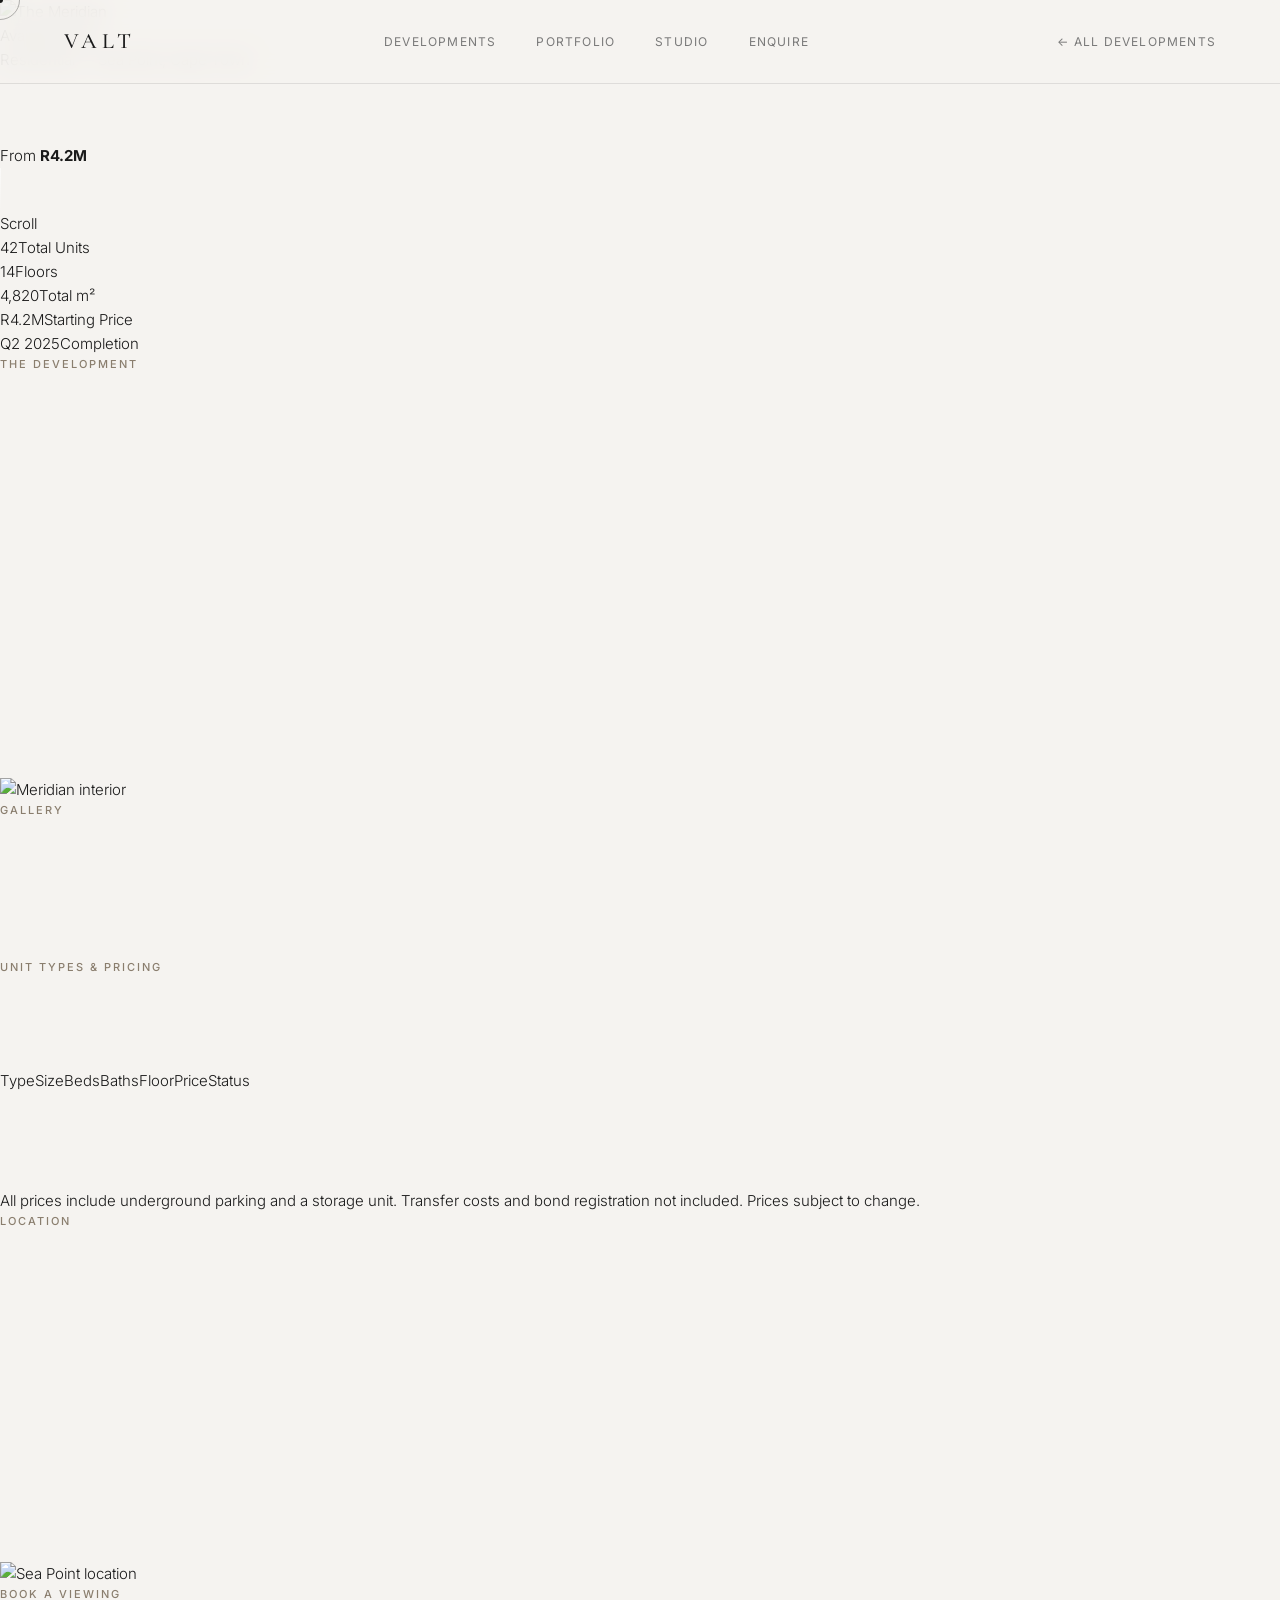
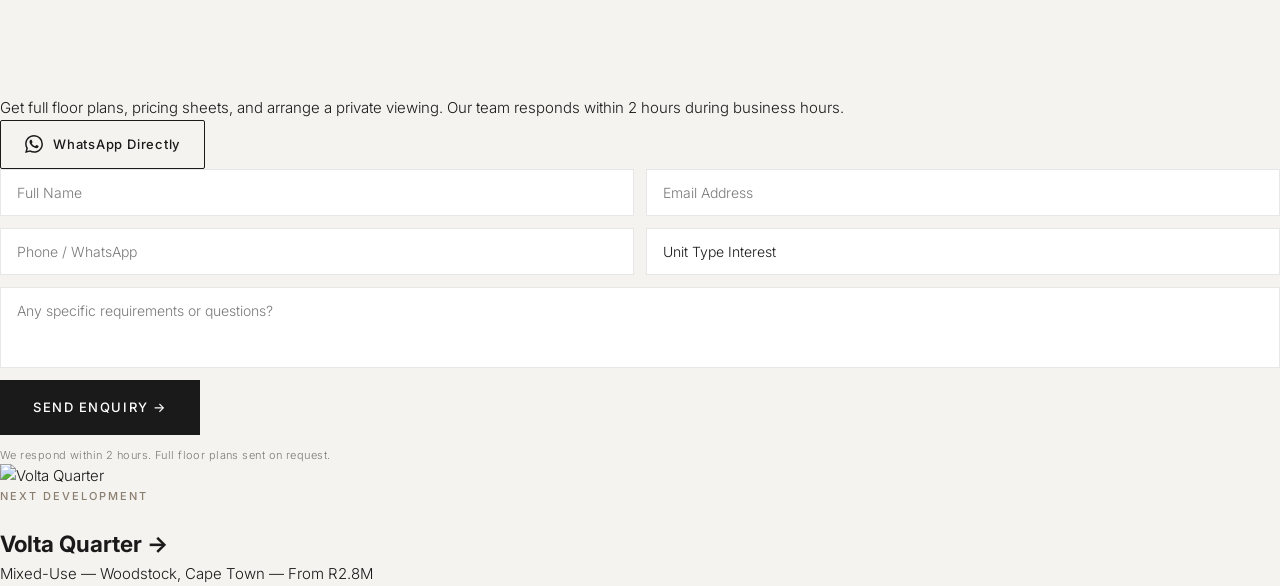
==== meridian.html @ faecf3a4 "Add files via upload" ====
<!DOCTYPE html>
<html lang="en">
<head>
<meta charset="UTF-8">
<meta name="viewport" content="width=device-width, initial-scale=1.0">
<title>The Meridian — VALT Property Studio</title>
<meta name="description" content="42 luxury residences in Sea Point, Cape Town. 1–4 bedroom apartments from R4.2M. Completion Q2 2025.">
<link rel="preconnect" href="https://fonts.googleapis.com">
<link rel="preconnect" href="https://fonts.gstatic.com" crossorigin>
<link href="https://fonts.googleapis.com/css2?family=Cormorant+Garamond:ital,wght@0,300;0,400;0,500;0,600;1,400&family=Inter:wght@300;400;500&display=swap" rel="stylesheet">
<link rel="stylesheet" href="styles.css">
<link rel="stylesheet" href="property.css">
</head>
<body>
<div class="cursor" id="cursor"></div>
<div class="cursor-ring" id="cursorRing"><span id="cursorLabel"></span></div>

<header class="nav" id="nav">
  <div class="nav-inner">
    <a href="index.html" class="nav-logo">VALT</a>
    <nav class="nav-links">
      <a href="index.html#developments" data-cursor>Developments</a>
      <a href="index.html#gallery" data-cursor>Portfolio</a>
      <a href="index.html#about" data-cursor>Studio</a>
      <a href="#enquire" data-cursor>Enquire</a>
    </nav>
    <a href="index.html" class="cs-back" data-cursor>← All Developments</a>
  </div>
</header>

<main>

  <!-- PROPERTY HERO -->
  <section class="ph-hero">
    <div class="ph-hero-img parallax-img">
      <img src="https://images.unsplash.com/photo-1600585154526-acbbde5b3c2e?w=1800&q=85&fit=crop" alt="The Meridian">
    </div>
    <div class="ph-hero-overlay"></div>
    <div class="ph-hero-content">
      <div class="ph-badge ph-badge--active">Available Now</div>
      <span class="ph-tag">Residential — Sea Point, Cape Town</span>
      <h1 class="ph-title"><span class="line"><span class="word">The</span></span><span class="line"><span class="word">Meridian</span></span></h1>
      <div class="ph-hero-price">From <strong>R4.2M</strong></div>
    </div>
    <div class="ph-hero-scroll"><div class="hsline"></div><span>Scroll</span></div>
  </section>

  <!-- KEY STATS BAR -->
  <div class="ph-stats-bar">
    <div class="ph-stat"><span class="ph-stat-num">42</span><span class="ph-stat-label">Total Units</span></div>
    <div class="ph-stat"><span class="ph-stat-num">14</span><span class="ph-stat-label">Floors</span></div>
    <div class="ph-stat"><span class="ph-stat-num">4,820</span><span class="ph-stat-label">Total m²</span></div>
    <div class="ph-stat"><span class="ph-stat-num">R4.2M</span><span class="ph-stat-label">Starting Price</span></div>
    <div class="ph-stat"><span class="ph-stat-num">Q2 2025</span><span class="ph-stat-label">Completion</span></div>
  </div>

  <!-- OVERVIEW -->
  <section class="ph-overview">
    <div class="ph-overview-inner">
      <div class="ph-overview-text">
        <span class="section-label">THE DEVELOPMENT</span>
        <h2 class="ph-section-title"><span class="line"><span class="word">Elevated living</span></span><span class="line"><span class="word">above Sea Point.</span></span></h2>
        <p class="ph-body fade-up">The Meridian is a collection of 42 luxury residences positioned on one of Sea Point's most coveted ridgelines, with uninterrupted Atlantic Ocean views from every unit. Designed in collaboration with acclaimed Cape Town architecture firm Studio Morales, the building prioritises natural light, ocean breezes, and the seamless connection between interior and exterior living.</p>
        <p class="ph-body fade-up">Every residence is finished to VALT's signature standard — engineered oak flooring, bespoke Italian kitchen cabinetry, stone countertops, and floor-to-ceiling triple-glazed windows that frame the ocean like a living artwork. Underground parking and 24-hour concierge are included across all unit types.</p>
        <div class="ph-highlights fade-up">
          <div class="ph-highlight"><span>✓</span> Atlantic Ocean views from every unit</div>
          <div class="ph-highlight"><span>✓</span> Triple-glazed floor-to-ceiling glass</div>
          <div class="ph-highlight"><span>✓</span> Italian kitchen cabinetry throughout</div>
          <div class="ph-highlight"><span>✓</span> Engineered oak flooring</div>
          <div class="ph-highlight"><span>✓</span> Underground parking included</div>
          <div class="ph-highlight"><span>✓</span> 24-hour concierge service</div>
          <div class="ph-highlight"><span>✓</span> Rooftop pool & gym</div>
          <div class="ph-highlight"><span>✓</span> Pet-friendly building</div>
        </div>
      </div>
      <div class="ph-overview-img">
        <div class="img-reveal"><img src="https://images.unsplash.com/photo-1600607687939-ce8a6c25118c?w=700&q=80&fit=crop" alt="Meridian interior" loading="lazy"></div>
      </div>
    </div>
  </section>

  <!-- PHOTO GALLERY -->
  <section class="ph-gallery">
    <span class="section-label">GALLERY</span>
    <div class="ph-gallery-grid">
      <div class="ph-gimg ph-gimg--wide fade-up"><img src="https://images.unsplash.com/photo-1600585154526-acbbde5b3c2e?w=1400&q=80&fit=crop" alt="Exterior" loading="lazy"></div>
      <div class="ph-gimg fade-up"><img src="https://images.unsplash.com/photo-1600607687939-ce8a6c25118c?w=800&q=80&fit=crop" alt="Living area" loading="lazy"></div>
      <div class="ph-gimg fade-up"><img src="https://images.unsplash.com/photo-1512917774080-9991f1c4c750?w=800&q=80&fit=crop" alt="Exterior evening" loading="lazy"></div>
      <div class="ph-gimg fade-up"><img src="https://images.unsplash.com/photo-1600047509807-ba8f99d2cdde?w=800&q=80&fit=crop" alt="View from unit" loading="lazy"></div>
      <div class="ph-gimg fade-up"><img src="https://images.unsplash.com/photo-1564013799919-ab600027ffc6?w=800&q=80&fit=crop" alt="Pool terrace" loading="lazy"></div>
    </div>
  </section>

  <!-- UNIT TYPES & PRICING -->
  <section class="ph-units" id="pricing">
    <div class="ph-units-inner">
      <span class="section-label">UNIT TYPES & PRICING</span>
      <h2 class="ph-section-title"><span class="line"><span class="word">Find your</span></span><span class="line"><span class="word">ideal residence.</span></span></h2>
      <div class="unit-table">
        <div class="unit-row unit-row--head">
          <span>Type</span><span>Size</span><span>Beds</span><span>Baths</span><span>Floor</span><span>Price</span><span>Status</span>
        </div>
        <div class="unit-row fade-up">
          <span class="unit-type">Type A</span>
          <span>68 m²</span><span>1 Bed</span><span>1</span><span>2–6</span>
          <span class="unit-price">R4.2M</span>
          <span class="unit-status unit-status--available">Available</span>
        </div>
        <div class="unit-row fade-up">
          <span class="unit-type">Type B</span>
          <span>95 m²</span><span>2 Bed</span><span>2</span><span>2–12</span>
          <span class="unit-price">R6.1M</span>
          <span class="unit-status unit-status--available">Available</span>
        </div>
        <div class="unit-row fade-up">
          <span class="unit-type">Type C</span>
          <span>130 m²</span><span>3 Bed</span><span>2</span><span>8–14</span>
          <span class="unit-price">R8.8M</span>
          <span class="unit-status unit-status--limited">2 Left</span>
        </div>
        <div class="unit-row fade-up">
          <span class="unit-type">Type D — Penthouse</span>
          <span>210 m²</span><span>4 Bed</span><span>3</span><span>14</span>
          <span class="unit-price">R14.5M</span>
          <span class="unit-status unit-status--sold">Sold</span>
        </div>
      </div>
      <p class="unit-note">All prices include underground parking and a storage unit. Transfer costs and bond registration not included. Prices subject to change.</p>
    </div>
  </section>

  <!-- LOCATION -->
  <section class="ph-location">
    <div class="ph-location-inner">
      <div class="ph-location-text">
        <span class="section-label">LOCATION</span>
        <h2 class="ph-section-title"><span class="line"><span class="word">Sea Point,</span></span><span class="line"><span class="word">Cape Town.</span></span></h2>
        <p class="ph-body fade-up">Sea Point sits at the foot of Signal Hill, fronting the Atlantic Seaboard with one of Cape Town's most sought-after promenades. The neighbourhood combines urban energy with coastal calm — world-class restaurants, coffee shops, and the iconic Sea Point Pool are all within walking distance.</p>
        <div class="location-facts fade-up">
          <div class="loc-fact"><span class="loc-icon">🚶</span><div><strong>8 min walk</strong><span>Sea Point Promenade</span></div></div>
          <div class="loc-fact"><span class="loc-icon">🚗</span><div><strong>12 min drive</strong><span>Cape Town CBD</span></div></div>
          <div class="loc-fact"><span class="loc-icon">🌊</span><div><strong>3 min drive</strong><span>Clifton Beaches</span></div></div>
          <div class="loc-fact"><span class="loc-icon">✈️</span><div><strong>25 min drive</strong><span>Cape Town International</span></div></div>
        </div>
      </div>
      <div class="ph-location-img">
        <div class="img-reveal"><img src="https://images.unsplash.com/photo-1600566752355-35792bedcfea?w=700&q=80&fit=crop" alt="Sea Point location" loading="lazy"></div>
      </div>
    </div>
  </section>

  <!-- ENQUIRE FORM -->
  <section class="ph-enquire" id="enquire">
    <div class="ph-enquire-inner">
      <div class="ph-enquire-text">
        <span class="section-label">BOOK A VIEWING</span>
        <h2 class="ph-section-title"><span class="line"><span class="word">Speak to</span></span><span class="line"><span class="word">our team.</span></span></h2>
        <p class="ph-body">Get full floor plans, pricing sheets, and arrange a private viewing. Our team responds within 2 hours during business hours.</p>
        <a href="https://wa.me/27000000000?text=Hi%20VALT%2C%20I'm%20interested%20in%20The%20Meridian" class="whatsapp-btn whatsapp-btn--dark" target="_blank" rel="noopener" data-cursor>
          <svg width="18" height="18" viewBox="0 0 24 24" fill="currentColor"><path d="M17.472 14.382c-.297-.149-1.758-.867-2.03-.967-.273-.099-.471-.148-.67.15-.197.297-.767.966-.94 1.164-.173.199-.347.223-.644.075-.297-.15-1.255-.463-2.39-1.475-.883-.788-1.48-1.761-1.653-2.059-.173-.297-.018-.458.13-.606.134-.133.298-.347.446-.52.149-.174.198-.298.298-.497.099-.198.05-.371-.025-.52-.075-.149-.669-1.612-.916-2.207-.242-.579-.487-.5-.669-.51-.173-.008-.371-.01-.57-.01-.198 0-.52.074-.792.372-.272.297-1.04 1.016-1.04 2.479 0 1.462 1.065 2.875 1.213 3.074.149.198 2.096 3.2 5.077 4.487.709.306 1.262.489 1.694.625.712.227 1.36.195 1.871.118.571-.085 1.758-.719 2.006-1.413.248-.694.248-1.289.173-1.413-.074-.124-.272-.198-.57-.347m-5.421 7.403h-.004a9.87 9.87 0 01-5.031-1.378l-.361-.214-3.741.982.998-3.648-.235-.374a9.86 9.86 0 01-1.51-5.26c.001-5.45 4.436-9.884 9.888-9.884 2.64 0 5.122 1.03 6.988 2.898a9.825 9.825 0 012.893 6.994c-.003 5.45-4.437 9.884-9.885 9.884m8.413-18.297A11.815 11.815 0 0012.05 0C5.495 0 .16 5.335.157 11.892c0 2.096.547 4.142 1.588 5.945L.057 24l6.305-1.654a11.882 11.882 0 005.683 1.448h.005c6.554 0 11.89-5.335 11.893-11.893a11.821 11.821 0 00-3.48-8.413z"/></svg>
          WhatsApp Directly
        </a>
      </div>
      <form class="prop-enquire-form" id="propEnquireForm">
        <div class="form-row">
          <input type="text" name="name" placeholder="Full Name" required>
          <input type="email" name="email" placeholder="Email Address" required>
        </div>
        <div class="form-row">
          <input type="tel" name="phone" placeholder="Phone / WhatsApp" required>
          <select name="unit_type">
            <option value="">Unit Type Interest</option>
            <option>Type A — 1 Bed from R4.2M</option>
            <option>Type B — 2 Bed from R6.1M</option>
            <option>Type C — 3 Bed from R8.8M</option>
            <option>General Enquiry</option>
          </select>
        </div>
        <textarea name="message" placeholder="Any specific requirements or questions?" rows="3"></textarea>
        <button type="submit" class="form-submit" data-cursor>Send Enquiry →</button>
        <p class="form-note">We respond within 2 hours. Full floor plans sent on request.</p>
      </form>
    </div>
  </section>

  <!-- NEXT DEVELOPMENT -->
  <a href="volta.html" class="ph-next" data-cursor-label="NEXT">
    <div class="ph-next-img"><img src="https://images.unsplash.com/photo-1512917774080-9991f1c4c750?w=1400&q=80&fit=crop" alt="Volta Quarter" loading="lazy"></div>
    <div class="ph-next-overlay"></div>
    <div class="ph-next-content">
      <span class="section-label">NEXT DEVELOPMENT</span>
      <h2 class="ph-next-title">Volta Quarter →</h2>
      <p>Mixed-Use — Woodstock, Cape Town — From R2.8M</p>
    </div>
  </a>

</main>

<script src="https://cdnjs.cloudflare.com/ajax/libs/gsap/3.12.5/gsap.min.js"></script>
<script src="https://cdnjs.cloudflare.com/ajax/libs/gsap/3.12.5/ScrollTrigger.min.js"></script>
<script src="script.js"></script>
</body>
</html>
---- styles.css ----
/* ============================================
   VALT PROPERTY — DESIGN TOKENS
   ============================================ */
:root {
  --bg: #F5F3F0;
  --white: #FFFFFF;
  --dark: #1A1A1A;
  --mid: #4A4A4A;
  --warm: #8A7E6E;
  --border: rgba(26, 26, 26, 0.1);
  --text-dim: #7A7A7A;

  --font-display: 'Cormorant Garamond', serif;
  --font-body: 'Inter', sans-serif;
  --ease: cubic-bezier(0.22, 1, 0.36, 1);
}

/* ============================================
   RESET
   ============================================ */
*, *::before, *::after { box-sizing: border-box; margin: 0; padding: 0; }
html { scroll-behavior: smooth; }
body { background: var(--bg); color: var(--dark); font-family: var(--font-body); font-size: 15px; font-weight: 300; line-height: 1.6; -webkit-font-smoothing: antialiased; overflow-x: hidden; }
a { color: inherit; text-decoration: none; }
img { max-width: 100%; display: block; }
button { font: inherit; cursor: pointer; background: none; border: none; color: inherit; }

/* ============================================
   CUSTOM CURSOR
   ============================================ */
.cursor { position: fixed; top: 0; left: 0; z-index: 9999; width: 6px; height: 6px; border-radius: 50%; background: var(--dark); pointer-events: none; transform: translate(-50%, -50%); }
.cursor-ring {
  position: fixed; top: 0; left: 0; z-index: 9998;
  width: 40px; height: 40px; border-radius: 50%;
  border: 1px solid rgba(26,26,26,0.3);
  pointer-events: none; transform: translate(-50%, -50%);
  display: flex; align-items: center; justify-content: center;
  transition: width 0.3s var(--ease), height 0.3s var(--ease), background 0.3s, border-color 0.3s;
}
.cursor-ring span { font-family: var(--font-body); font-size: 9px; font-weight: 500; letter-spacing: 0.1em; text-transform: uppercase; color: var(--white); opacity: 0; transition: opacity 0.2s; white-space: nowrap; }
.cursor-ring.is-label { width: 88px; height: 88px; background: var(--dark); border-color: var(--dark); }
.cursor-ring.is-label span { opacity: 1; }
.cursor-ring.is-hover { width: 56px; height: 56px; border-color: var(--dark); }
body.has-cursor, body.has-cursor a, body.has-cursor button { cursor: none; }
@media (hover: none), (pointer: coarse) { .cursor, .cursor-ring { display: none; } }

/* ============================================
   GLOBAL
   ============================================ */
.section-label { font-family: var(--font-body); font-weight: 500; font-size: 11px; letter-spacing: 0.18em; text-transform: uppercase; color: var(--warm); display: block; margin-bottom: 20px; }
.section-title { font-family: var(--font-display); font-weight: 400; font-size: clamp(36px, 5vw, 60px); line-height: 1.1; letter-spacing: 0.01em; }
.line { display: block; overflow: hidden; }
.word { display: inline-block; transform: translateY(110%); will-change: transform; }
.fade-up { opacity: 0; transform: translateY(28px); will-change: transform, opacity; }

/* ============================================
   NAVIGATION
   ============================================ */
.nav { position: fixed; top: 0; left: 0; right: 0; z-index: 200; padding: 24px 64px; display: flex; align-items: center; background: rgba(245,243,240,0.88); backdrop-filter: blur(12px); border-bottom: 1px solid var(--border); }
.nav-inner { width: 100%; display: flex; align-items: center; justify-content: space-between; }
.nav-logo { font-family: var(--font-display); font-weight: 500; font-size: 22px; letter-spacing: 0.2em; color: var(--dark); }
.nav-links { display: flex; gap: 40px; }
.nav-links a { font-size: 12px; font-weight: 400; letter-spacing: 0.1em; text-transform: uppercase; color: var(--text-dim); transition: color 0.25s; }
.nav-links a:hover { color: var(--dark); }
.nav-cta { font-size: 12px; font-weight: 500; letter-spacing: 0.1em; text-transform: uppercase; padding: 10px 24px; border: 1px solid var(--dark); color: var(--dark); transition: background 0.25s, color 0.25s; }
.nav-cta:hover { background: var(--dark); color: var(--white); }

/* ============================================
   HERO CAROUSEL
   ============================================ */
.hero { position: relative; height: 100vh; overflow: hidden; }
.hero-slides { position: relative; width: 100%; height: 100%; }
.hero-slide { position: absolute; inset: 0; opacity: 0; transition: opacity 0.8s var(--ease); pointer-events: none; }
.hero-slide.is-active { opacity: 1; pointer-events: all; }

.slide-img { position: absolute; inset: 0; }
.slide-img img { width: 100%; height: 100%; object-fit: cover; transform: scale(1.05); transition: transform 6s ease-out; }
.hero-slide.is-active .slide-img img { transform: scale(1.0); }
.slide-overlay { position: absolute; inset: 0; background: linear-gradient(180deg, rgba(26,26,26,0.15) 0%, rgba(26,26,26,0.55) 100%); }

.slide-content { position: absolute; bottom: 100px; left: 64px; z-index: 1; }
.slide-tag { font-family: var(--font-body); font-size: 12px; font-weight: 400; letter-spacing: 0.15em; text-transform: uppercase; color: rgba(255,255,255,0.7); display: block; margin-bottom: 12px; }
.slide-title { font-family: var(--font-display); font-weight: 400; font-size: clamp(48px, 7vw, 96px); line-height: 1.0; color: var(--white); margin-bottom: 28px; }
.slide-cta { display: inline-flex; padding: 12px 28px; font-size: 12px; font-weight: 500; letter-spacing: 0.1em; text-transform: uppercase; background: var(--white); color: var(--dark); transition: background 0.25s, color 0.25s; }
.slide-cta:hover { background: transparent; color: var(--white); border: 1px solid var(--white); }
.slide-num { position: absolute; bottom: 108px; right: 64px; font-family: var(--font-body); font-size: 12px; letter-spacing: 0.1em; color: rgba(255,255,255,0.5); }

.hero-controls { position: absolute; bottom: 40px; left: 50%; transform: translateX(-50%); z-index: 2; display: flex; align-items: center; gap: 20px; }
.hero-btn { width: 40px; height: 40px; border-radius: 50%; border: 1px solid rgba(255,255,255,0.4); color: var(--white); font-size: 16px; transition: background 0.25s; display: flex; align-items: center; justify-content: center; }
.hero-btn:hover { background: rgba(255,255,255,0.15); }
.hero-dots { display: flex; gap: 8px; }
.dot { width: 6px; height: 6px; border-radius: 50%; background: rgba(255,255,255,0.35); transition: background 0.3s, width 0.3s; }
.dot.is-active { background: var(--white); width: 20px; border-radius: 3px; }

/* ============================================
   INTRO
   ============================================ */
.intro { padding: 120px 64px; border-bottom: 1px solid var(--border); }
.intro-inner { max-width: 1300px; margin: 0 auto; display: grid; grid-template-columns: 1fr 1fr; gap: 80px; align-items: end; }
.intro-title { font-family: var(--font-display); font-weight: 400; font-size: clamp(40px, 5.5vw, 72px); line-height: 1.05; letter-spacing: 0.01em; }
.intro-body { font-size: 16px; line-height: 1.8; color: var(--mid); margin-bottom: 48px; max-width: 480px; }
.intro-stats { display: flex; gap: 48px; padding-top: 32px; border-top: 1px solid var(--border); }
.stat-num { font-family: var(--font-display); font-size: 40px; font-weight: 400; display: inline; line-height: 1; }
.stat-unit { font-size: 14px; color: var(--warm); margin-left: 2px; }
.stat-label { display: block; font-size: 12px; letter-spacing: 0.08em; text-transform: uppercase; color: var(--text-dim); margin-top: 4px; }

/* ============================================
   DEVELOPMENT TYPES
   ============================================ */
.types { padding: 80px 64px; border-bottom: 1px solid var(--border); }
.types-header { max-width: 1300px; margin: 0 auto 48px; }
.types-grid { max-width: 1300px; margin: 0 auto; display: grid; grid-template-columns: repeat(3, 1fr); gap: 24px; }
.type-card { overflow: hidden; cursor: none; }
.type-img { overflow: hidden; aspect-ratio: 3/4; }
.type-img img { width: 100%; height: 100%; object-fit: cover; transition: transform 0.7s var(--ease); }
.type-card:hover .type-img img { transform: scale(1.06); }
.type-info { padding: 24px 0; }
.type-info h3 { font-family: var(--font-display); font-size: 26px; font-weight: 400; margin-bottom: 8px; }
.type-info p { font-size: 14px; color: var(--text-dim); line-height: 1.6; }

/* ============================================
   GALLERY GRID
   ============================================ */
.gallery { padding: 80px 64px; border-bottom: 1px solid var(--border); }
.gallery-header { max-width: 1300px; margin: 0 auto 48px; }
.gallery-grid { max-width: 1300px; margin: 0 auto; display: grid; grid-template-columns: repeat(3, 1fr); gap: 4px; }
.gallery-card { overflow: hidden; position: relative; cursor: none; }
.gallery-card--wide { grid-column: span 3; }
.gallery-card--wide .gallery-img { aspect-ratio: 21/9; }
.gallery-img { overflow: hidden; aspect-ratio: 4/3; }
.gallery-img img { width: 100%; height: 100%; object-fit: cover; transition: transform 0.7s var(--ease); filter: brightness(0.95); }
.gallery-card:hover .gallery-img img { transform: scale(1.05); filter: brightness(1.0); }
.gallery-info { padding: 18px 4px; }
.gallery-meta { display: flex; justify-content: space-between; margin-bottom: 6px; }
.gallery-tag { font-size: 11px; font-weight: 500; letter-spacing: 0.1em; text-transform: uppercase; color: var(--warm); }
.gallery-year { font-size: 11px; color: var(--text-dim); }
.gallery-info h3 { font-family: var(--font-display); font-size: 22px; font-weight: 400; margin-bottom: 4px; }
.gallery-info p { font-size: 13px; color: var(--text-dim); }

/* ============================================
   ABOUT STRIP
   ============================================ */
.about { display: grid; grid-template-columns: 1fr 1fr; border-bottom: 1px solid var(--border); }
.about-img { overflow: hidden; aspect-ratio: auto; min-height: 500px; }
.about-img img { width: 100%; height: 100%; object-fit: cover; }
.about-text { padding: 80px 64px; display: flex; flex-direction: column; justify-content: center; }
.about-title { font-family: var(--font-display); font-weight: 400; font-size: clamp(36px, 4.5vw, 56px); line-height: 1.0; letter-spacing: 0.01em; margin-bottom: 32px; }
.about-body { font-size: 16px; line-height: 1.8; color: var(--mid); margin-bottom: 16px; max-width: 460px; }

/* ============================================
   FOOTER
   ============================================ */
.footer { background: var(--dark); color: var(--white); }
.footer-inner { padding: 100px 64px 40px; }
.footer-cta { margin-bottom: 80px; }
.footer .section-label { color: rgba(255,255,255,0.4); }
.footer-title { font-family: var(--font-display); font-weight: 400; font-size: clamp(36px, 5.5vw, 72px); line-height: 1.1; letter-spacing: 0.01em; margin: 16px 0 32px; }
.footer-email { display: inline-block; font-size: 14px; letter-spacing: 0.06em; color: rgba(255,255,255,0.6); border-bottom: 1px solid rgba(255,255,255,0.2); padding-bottom: 4px; transition: color 0.3s, border-color 0.3s; }
.footer-email:hover { color: var(--white); border-color: var(--white); }
.footer-grid { display: grid; grid-template-columns: repeat(3, 1fr); border-top: 1px solid rgba(255,255,255,0.1); padding-top: 40px; margin-bottom: 40px; gap: 32px; }
.footer-label { font-size: 10px; letter-spacing: 0.2em; text-transform: uppercase; color: rgba(255,255,255,0.35); display: block; margin-bottom: 12px; }
.footer-col p { font-size: 14px; line-height: 2; color: rgba(255,255,255,0.6); }
.footer-col a:hover { color: var(--white); }
.footer-bottom { display: flex; justify-content: space-between; padding-top: 24px; border-top: 1px solid rgba(255,255,255,0.08); font-size: 12px; color: rgba(255,255,255,0.3); letter-spacing: 0.04em; }

/* ============================================
   RESPONSIVE
   ============================================ */
@media (max-width: 1000px) {
  .intro-inner { grid-template-columns: 1fr; gap: 48px; }
  .types-grid { grid-template-columns: 1fr; }
  .gallery-grid { grid-template-columns: 1fr 1fr; }
  .gallery-card--wide { grid-column: span 2; }
  .about { grid-template-columns: 1fr; }
  .about-img { min-height: 350px; }
  .footer-grid { grid-template-columns: 1fr 1fr; }
}
@media (max-width: 700px) {
  .nav { padding: 18px 24px; }
  .nav-links { display: none; }
  .hero-controls { bottom: 24px; }
  .slide-content { left: 24px; bottom: 80px; }
  .slide-num { right: 24px; bottom: 84px; }
  .intro, .types, .gallery, .about-text, .footer-inner { padding-left: 24px; padding-right: 24px; }
  .gallery-grid { grid-template-columns: 1fr; }
  .gallery-card--wide { grid-column: span 1; }
  .gallery-card--wide .gallery-img { aspect-ratio: 4/3; }
  .footer-grid { grid-template-columns: 1fr; }
  .intro-stats { flex-direction: column; gap: 20px; }
}

/* ============================================
   PAGE LOADER
   ============================================ */
.page-loader {
  position: fixed; inset: 0; z-index: 1000;
  background: var(--dark); display: flex; flex-direction: column;
  align-items: center; justify-content: center; gap: 32px;
  transition: opacity 0.6s var(--ease), transform 0.6s var(--ease);
}
.page-loader.is-done { opacity: 0; pointer-events: none; transform: translateY(-100%); }
.loader-logo { font-family: var(--font-display); font-size: 48px; font-weight: 400; color: var(--white); letter-spacing: 0.3em; }
.loader-bar { width: 200px; height: 1px; background: rgba(255,255,255,0.15); }
.loader-fill { height: 100%; width: 0; background: var(--white); transition: width 0.05s linear; }

/* ============================================
   HERO
   ============================================ */
.hero { position: relative; height: 100vh; overflow: hidden; }
.hero-slides { position: relative; width: 100%; height: 100%; }
.hero-slide { position: absolute; inset: 0; opacity: 0; transition: opacity 1s var(--ease); pointer-events: none; }
.hero-slide.is-active { opacity: 1; pointer-events: all; }
.slide-img { position: absolute; inset: 0; }
.slide-img img { width: 100%; height: 100%; object-fit: cover; transform: scale(1.06); transition: transform 7s ease-out; }
.hero-slide.is-active .slide-img img { transform: scale(1.0); }
.slide-overlay { position: absolute; inset: 0; background: linear-gradient(to top, rgba(20,18,16,0.75) 0%, rgba(20,18,16,0.1) 60%); }
.slide-content { position: absolute; bottom: 110px; left: 72px; z-index: 1; }
.slide-tag { font-family: var(--font-body); font-size: 11px; font-weight: 400; letter-spacing: 0.18em; text-transform: uppercase; color: rgba(255,255,255,0.65); display: block; margin-bottom: 10px; }
.slide-title { font-family: var(--font-display); font-weight: 400; font-size: clamp(56px, 9vw, 120px); line-height: 0.92; color: var(--white); margin-bottom: 16px; }
.sh-line { display: block; overflow: hidden; }
.sh-word { display: inline-block; }
.slide-price { font-family: var(--font-body); font-size: 14px; color: rgba(255,255,255,0.7); margin-bottom: 24px; }
.slide-price strong { color: var(--white); font-weight: 500; }
.slide-cta { display: inline-flex; padding: 13px 28px; font-size: 12px; font-weight: 500; letter-spacing: 0.1em; text-transform: uppercase; background: var(--white); color: var(--dark); transition: background 0.3s, color 0.3s; }
.slide-cta:hover { background: transparent; color: var(--white); border: 1px solid rgba(255,255,255,0.6); }
.slide-num { position: absolute; bottom: 118px; right: 72px; font-family: var(--font-body); font-size: 11px; letter-spacing: 0.1em; color: rgba(255,255,255,0.4); }
.fade-hero { opacity: 0; transform: translateY(16px); transition: opacity 0.7s var(--ease), transform 0.7s var(--ease); }
.hero-slide.is-active .fade-hero { opacity: 1; transform: translateY(0); }
.hero-slide.is-active .fade-hero:nth-child(1) { transition-delay: 0.5s; }
.hero-slide.is-active .fade-hero:nth-child(2) { transition-delay: 0.65s; }
.hero-slide.is-active .fade-hero:nth-child(3) { transition-delay: 0.8s; }

.hero-controls { position: absolute; bottom: 44px; left: 50%; transform: translateX(-50%); z-index: 2; display: flex; align-items: center; gap: 20px; }
.hero-btn { width: 42px; height: 42px; border-radius: 50%; border: 1px solid rgba(255,255,255,0.35); color: var(--white); font-size: 16px; transition: background 0.25s; display: flex; align-items: center; justify-content: center; }
.hero-btn:hover { background: rgba(255,255,255,0.15); }
.hero-dots { display: flex; gap: 8px; }
.dot { width: 6px; height: 6px; border-radius: 50%; background: rgba(255,255,255,0.3); transition: background 0.3s, width 0.3s; cursor: pointer; }
.dot.is-active { background: var(--white); width: 22px; border-radius: 3px; }
.hero-scroll-hint { position: absolute; bottom: 44px; right: 72px; z-index: 2; display: flex; flex-direction: column; align-items: center; gap: 10px; }
.hero-scroll-hint span { font-family: var(--font-body); font-size: 10px; letter-spacing: 0.2em; text-transform: uppercase; color: rgba(255,255,255,0.4); writing-mode: vertical-rl; }
.hsline { width: 1px; height: 44px; background: linear-gradient(to bottom, rgba(255,255,255,0.6), transparent); animation: scrollPulse 2.5s ease-in-out infinite; }
@keyframes scrollPulse { 0%,100% { opacity:1; } 50% { opacity:0.2; } }

/* ============================================
   INTRO
   ============================================ */
.intro { padding: 120px 72px; border-bottom: 1px solid var(--border); }
.intro-inner { max-width: 1280px; margin: 0 auto; display: grid; grid-template-columns: 1fr 1fr; gap: 80px; align-items: end; }
.intro-title { font-family: var(--font-display); font-weight: 400; font-size: clamp(44px, 6vw, 80px); line-height: 1.02; letter-spacing: 0.01em; }
.intro-body { font-size: 16px; line-height: 1.8; color: var(--mid); margin-bottom: 48px; }
.intro-stats { display: flex; gap: 48px; padding-top: 32px; border-top: 1px solid var(--border); }
.stat { display: flex; flex-direction: column; }
.stat-num { font-family: var(--font-display); font-size: 38px; font-weight: 400; line-height: 1; display: inline; }
.stat-unit { font-size: 14px; color: var(--warm); margin-left: 2px; }
.stat-label { display: block; font-size: 11px; letter-spacing: 0.1em; text-transform: uppercase; color: var(--text-dim); margin-top: 6px; }

/* ============================================
   DEVELOPMENTS GRID
   ============================================ */
.developments { padding: 80px 72px; border-bottom: 1px solid var(--border); }
.dev-header { max-width: 1280px; margin: 0 auto 48px; }
.dev-grid { max-width: 1280px; margin: 0 auto; display: grid; grid-template-columns: repeat(4, 1fr); gap: 24px; }
.dev-card { display: block; position: relative; overflow: hidden; text-decoration: none; cursor: none; transition: transform 0.4s var(--ease); }
.dev-card:hover { transform: translateY(-4px); }
.dev-img { overflow: hidden; aspect-ratio: 3/4; }
.dev-img img { width: 100%; height: 100%; object-fit: cover; transition: transform 0.7s var(--ease); filter: brightness(0.9); }
.dev-card:hover .dev-img img { transform: scale(1.06); filter: brightness(1.0); }
.dev-badge { position: absolute; top: 16px; left: 16px; z-index: 1; font-family: var(--font-body); font-size: 10px; font-weight: 500; letter-spacing: 0.12em; text-transform: uppercase; padding: 5px 12px; border-radius: 2px; }
.dev-badge--active { background: var(--white); color: var(--dark); }
.dev-badge--invest { background: var(--warm); color: var(--white); }
.dev-badge--launch { background: var(--dark); color: var(--white); }
.dev-info { padding: 20px 0; }
.dev-meta { display: flex; justify-content: space-between; margin-bottom: 6px; }
.dev-type { font-size: 11px; font-weight: 500; letter-spacing: 0.12em; text-transform: uppercase; color: var(--warm); }
.dev-location { font-size: 11px; color: var(--text-dim); }
.dev-name { font-family: var(--font-display); font-size: 22px; font-weight: 400; margin-bottom: 8px; }
.dev-specs { display: flex; gap: 12px; font-size: 12px; color: var(--text-dim); margin-bottom: 10px; }
.dev-specs span::after { content: ' ·'; margin-left: 12px; }
.dev-specs span:last-child::after { content: ''; }
.dev-price { font-family: var(--font-display); font-size: 18px; color: var(--dark); }
.dev-price strong { font-weight: 600; }
.dev-price--register { font-size: 14px; color: var(--warm); font-family: var(--font-body); letter-spacing: 0.04em; }

/* ============================================
   GALLERY
   ============================================ */
.gallery { padding: 80px 72px; border-bottom: 1px solid var(--border); }
.gallery-header { max-width: 1280px; margin: 0 auto 40px; }
.gallery-grid { max-width: 1280px; margin: 0 auto; display: grid; grid-template-columns: repeat(3, 1fr); grid-template-rows: auto auto; gap: 3px; }
.gc { display: block; overflow: hidden; position: relative; cursor: none; }
.gc--tall { grid-row: span 2; }
.gc-img { overflow: hidden; width: 100%; height: 100%; min-height: 280px; }
.gc--tall .gc-img { min-height: 560px; }
.gc-img img { width: 100%; height: 100%; object-fit: cover; transition: transform 0.8s var(--ease); filter: brightness(0.88); }
.gc:hover .gc-img img { transform: scale(1.06); filter: brightness(1.0); }
.gc-info { position: absolute; bottom: 0; left: 0; right: 0; padding: 24px 20px; background: linear-gradient(transparent, rgba(20,18,16,0.7)); }
.gc-info span { font-size: 10px; letter-spacing: 0.14em; text-transform: uppercase; color: rgba(255,255,255,0.6); display: block; margin-bottom: 4px; }
.gc-info h3 { font-family: var(--font-display); font-size: 20px; font-weight: 400; color: var(--white); }

/* ============================================
   TESTIMONIALS
   ============================================ */
.testimonials { padding: 80px 72px; border-bottom: 1px solid var(--border); background: var(--white); }
.testimonials-inner { max-width: 1280px; margin: 0 auto; }
.testi-grid { display: grid; grid-template-columns: repeat(3, 1fr); gap: 32px; margin-top: 40px; }
.testi-card { padding: 40px 32px; border: 1px solid var(--border); transition: border-color 0.3s; }
.testi-card:hover { border-color: var(--warm); }
.testi-quote { font-family: var(--font-display); font-style: italic; font-size: 18px; line-height: 1.6; color: var(--dark); margin-bottom: 24px; }
.testi-author strong { display: block; font-size: 14px; font-weight: 500; color: var(--dark); margin-bottom: 2px; }
.testi-author span { font-size: 12px; color: var(--text-dim); letter-spacing: 0.04em; }

/* ============================================
   REGISTER INTEREST
   ============================================ */
.register { display: grid; grid-template-columns: 1fr 1fr; border-top: 1px solid var(--border); }
.register-img { overflow: hidden; }
.register-img img { width: 100%; height: 100%; object-fit: cover; min-height: 500px; }
.register-content { padding: 80px 64px; background: var(--dark); color: var(--white); display: flex; flex-direction: column; justify-content: center; }
.register .section-label { color: rgba(255,255,255,0.4); }
.register-title { font-family: var(--font-display); font-weight: 400; font-size: clamp(36px, 4.5vw, 56px); line-height: 1.05; margin-bottom: 16px; }
.register-sub { font-size: 15px; line-height: 1.8; color: rgba(255,255,255,0.6); margin-bottom: 32px; max-width: 440px; }

/* ============================================
   FORMS
   ============================================ */
.register-form, .lead-form, .prop-enquire-form { display: flex; flex-direction: column; gap: 12px; }
.form-row { display: grid; grid-template-columns: 1fr 1fr; gap: 12px; }
input, select, textarea {
  width: 100%; padding: 14px 16px; font-family: var(--font-body); font-size: 14px; font-weight: 300;
  border: 1px solid rgba(255,255,255,0.15); background: rgba(255,255,255,0.05); color: var(--white);
  outline: none; transition: border-color 0.3s; appearance: none; border-radius: 0;
}
input::placeholder, textarea::placeholder { color: rgba(255,255,255,0.35); }
input:focus, select:focus, textarea:focus { border-color: rgba(255,255,255,0.5); }
select option { background: var(--dark); color: var(--white); }
textarea { resize: none; }

/* Light form variant (on white bg) */
.ph-enquire input, .ph-enquire select, .ph-enquire textarea {
  border-color: var(--border); background: var(--white); color: var(--dark);
}
.ph-enquire input::placeholder, .ph-enquire textarea::placeholder { color: var(--text-dim); }
.ph-enquire input:focus, .ph-enquire select:focus, .ph-enquire textarea:focus { border-color: var(--warm); }
.ph-enquire select option { background: var(--white); color: var(--dark); }

.form-submit {
  padding: 16px 32px; background: var(--white); color: var(--dark); font-family: var(--font-body);
  font-size: 13px; font-weight: 500; letter-spacing: 0.12em; text-transform: uppercase;
  border: 1px solid var(--white); transition: background 0.3s, color 0.3s; align-self: flex-start; cursor: pointer;
}
.form-submit:hover { background: transparent; color: var(--white); }
.ph-enquire .form-submit { background: var(--dark); color: var(--white); border-color: var(--dark); }
.ph-enquire .form-submit:hover { background: transparent; color: var(--dark); }
.lead-form-actions { display: flex; align-items: center; gap: 16px; flex-wrap: wrap; }
.form-note { font-size: 11px; color: rgba(255,255,255,0.3); letter-spacing: 0.04em; }
.ph-enquire .form-note { color: var(--text-dim); }
.form-success, .lead-success { display: none; text-align: center; padding: 48px; }
.form-success span, .lead-success span { font-size: 32px; display: block; margin-bottom: 16px; }
.form-success h3, .lead-success h3 { font-family: var(--font-display); font-size: 28px; margin-bottom: 8px; }
.form-success p, .lead-success p { font-size: 14px; color: rgba(255,255,255,0.6); }
.lead-success a { margin-top: 20px; display: inline-block; font-size: 13px; color: rgba(255,255,255,0.7); border-bottom: 1px solid rgba(255,255,255,0.2); padding-bottom: 2px; }

.whatsapp-btn {
  display: inline-flex; align-items: center; gap: 10px; padding: 13px 24px;
  font-family: var(--font-body); font-size: 13px; font-weight: 500; letter-spacing: 0.06em;
  background: #25D366; color: var(--white); border: none; transition: filter 0.25s; border-radius: 2px;
}
.whatsapp-btn:hover { filter: brightness(1.1); }
.whatsapp-btn--dark { background: transparent; color: var(--dark); border: 1px solid var(--dark); }
.whatsapp-btn--dark svg { fill: var(--dark); }
.whatsapp-btn--dark:hover { background: var(--dark); color: var(--white); }
.whatsapp-btn--dark:hover svg { fill: var(--white); }

/* ============================================
   ABOUT
   ============================================ */
.about { display: grid; grid-template-columns: 1fr 1fr; border-top: 1px solid var(--border); border-bottom: 1px solid var(--border); }
.about-img { overflow: hidden; }
.about-img img { width: 100%; height: 100%; object-fit: cover; min-height: 500px; }
.about-text { padding: 80px 64px; display: flex; flex-direction: column; justify-content: center; }
.about-title { font-family: var(--font-display); font-weight: 400; font-size: clamp(36px, 4vw, 52px); line-height: 1.0; margin-bottom: 28px; }
.about-body { font-size: 15px; line-height: 1.8; color: var(--mid); margin-bottom: 16px; max-width: 460px; }
.btn-line { display: inline-flex; margin-top: 16px; font-size: 13px; font-weight: 500; letter-spacing: 0.1em; text-transform: uppercase; color: var(--dark); border-bottom: 1px solid var(--dark); padding-bottom: 3px; transition: color 0.25s; }
.btn-line:hover { color: var(--warm); border-color: var(--warm); }

/* ============================================
   FOOTER
   ============================================ */
.footer { background: var(--dark); color: var(--white); }
.footer-inner { padding: 80px 72px 40px; }
.footer-top { display: grid; grid-template-columns: 1fr 1.2fr; gap: 80px; margin-bottom: 64px; align-items: start; }
.footer-cta { }
.footer .section-label { color: rgba(255,255,255,0.35); }
.footer-title { font-family: var(--font-display); font-weight: 400; font-size: clamp(32px, 4vw, 52px); line-height: 1.1; margin-top: 12px; }
.footer-grid { display: grid; grid-template-columns: repeat(3, 1fr); border-top: 1px solid rgba(255,255,255,0.08); padding-top: 32px; margin-bottom: 32px; gap: 32px; }
.footer-label { font-size: 10px; letter-spacing: 0.2em; text-transform: uppercase; color: rgba(255,255,255,0.3); display: block; margin-bottom: 12px; }
.footer-col p { font-size: 14px; line-height: 2; color: rgba(255,255,255,0.55); }
.footer-col a:hover { color: var(--white); }
.footer-bottom { display: flex; justify-content: space-between; padding-top: 20px; border-top: 1px solid rgba(255,255,255,0.06); font-size: 11px; color: rgba(255,255,255,0.25); letter-spacing: 0.04em; }

/* cs-back nav link */
.cs-back { font-family: var(--font-body); font-size: 12px; font-weight: 400; letter-spacing: 0.1em; text-transform: uppercase; color: var(--text-dim); transition: color 0.25s; }
.cs-back:hover { color: var(--dark); }

/* ============================================
   RESPONSIVE
   ============================================ */
@media (max-width: 1100px) {
  .dev-grid { grid-template-columns: repeat(2, 1fr); }
  .testi-grid { grid-template-columns: 1fr; }
  .footer-top { grid-template-columns: 1fr; gap: 48px; }
  .intro-inner { grid-template-columns: 1fr; gap: 48px; }
  .about, .register { grid-template-columns: 1fr; }
  .about-img img, .register-img img { min-height: 360px; }
}
@media (max-width: 800px) {
  .dev-grid { grid-template-columns: 1fr; }
  .gallery-grid { grid-template-columns: 1fr; }
  .gc--tall { grid-row: auto; }
  .form-row { grid-template-columns: 1fr; }
  .footer-grid { grid-template-columns: 1fr; gap: 24px; }
  .intro, .developments, .gallery, .testimonials, .about-text, .register-content, .footer-inner { padding-left: 24px !important; padding-right: 24px !important; }
  .slide-content { left: 24px; bottom: 90px; }
  .slide-num { right: 24px; bottom: 94px; }
  .hero-scroll-hint { display: none; }
  .nav-links { display: none; }
}
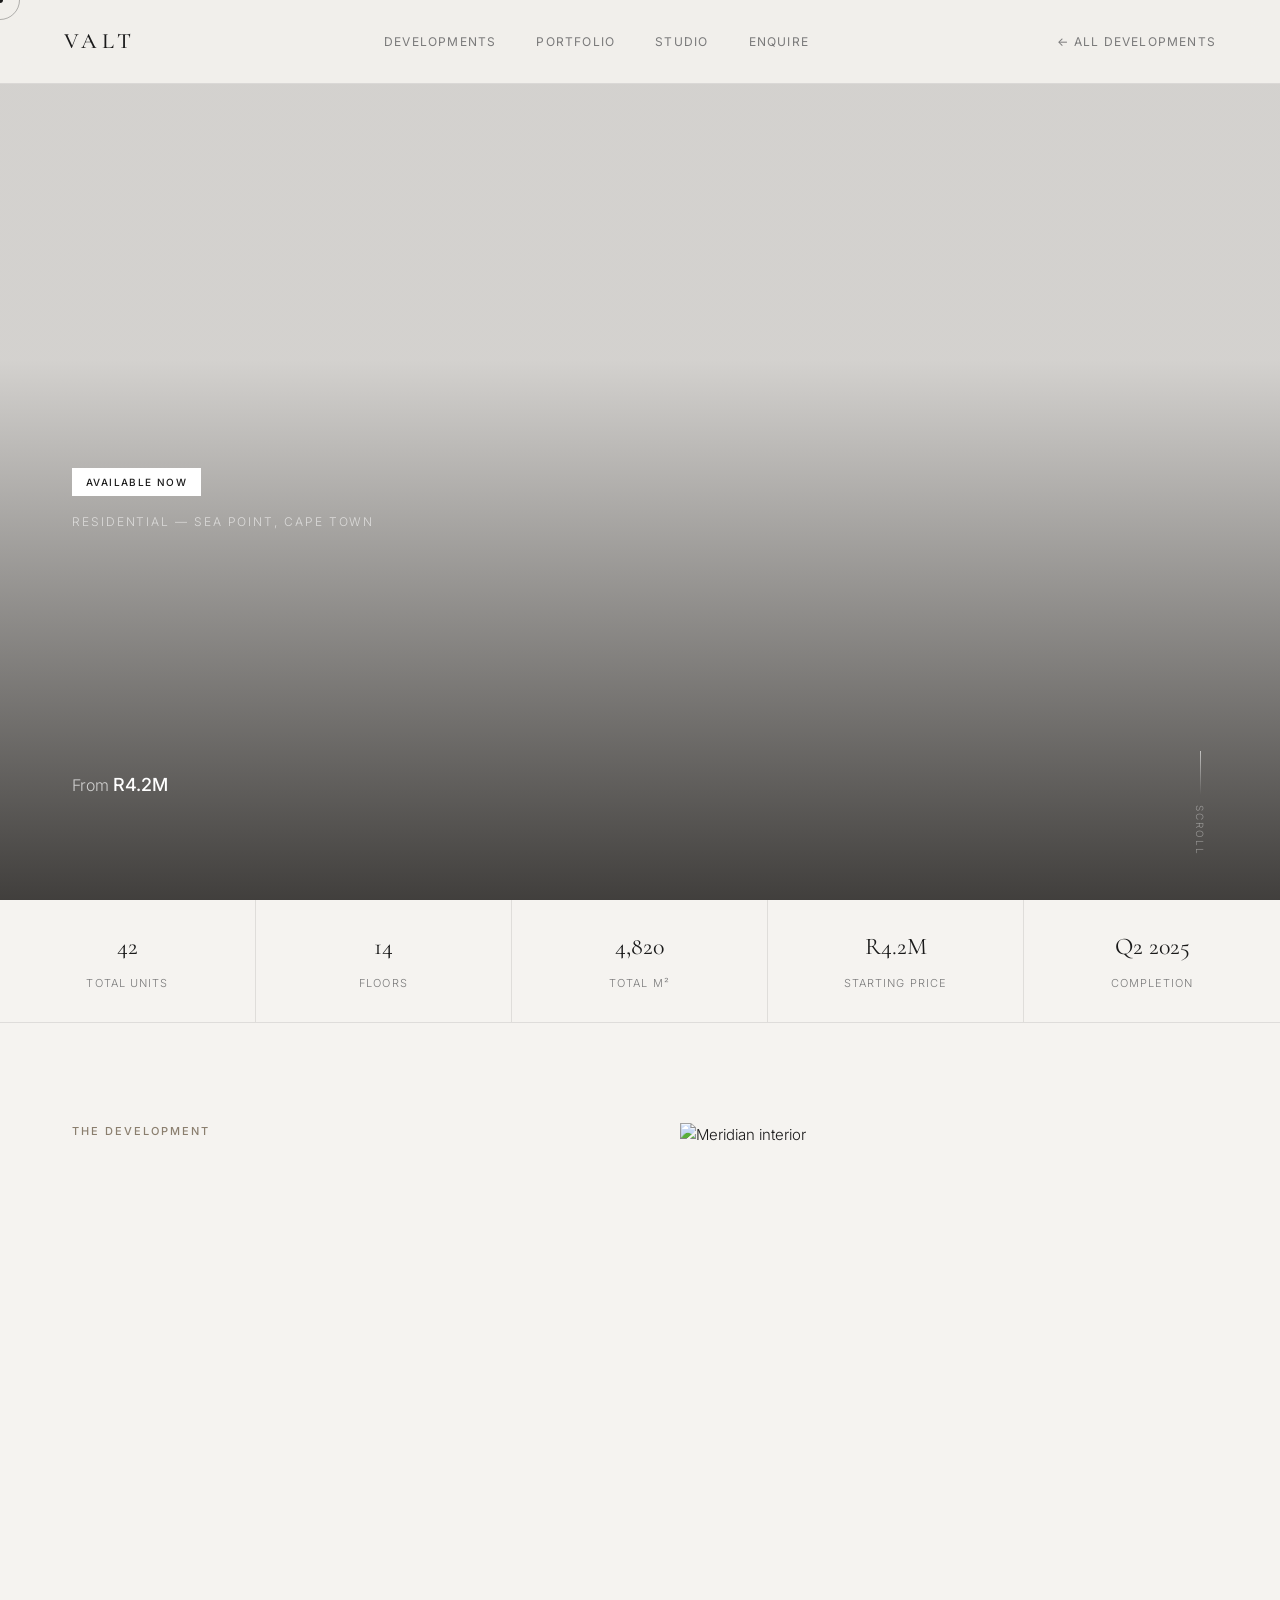
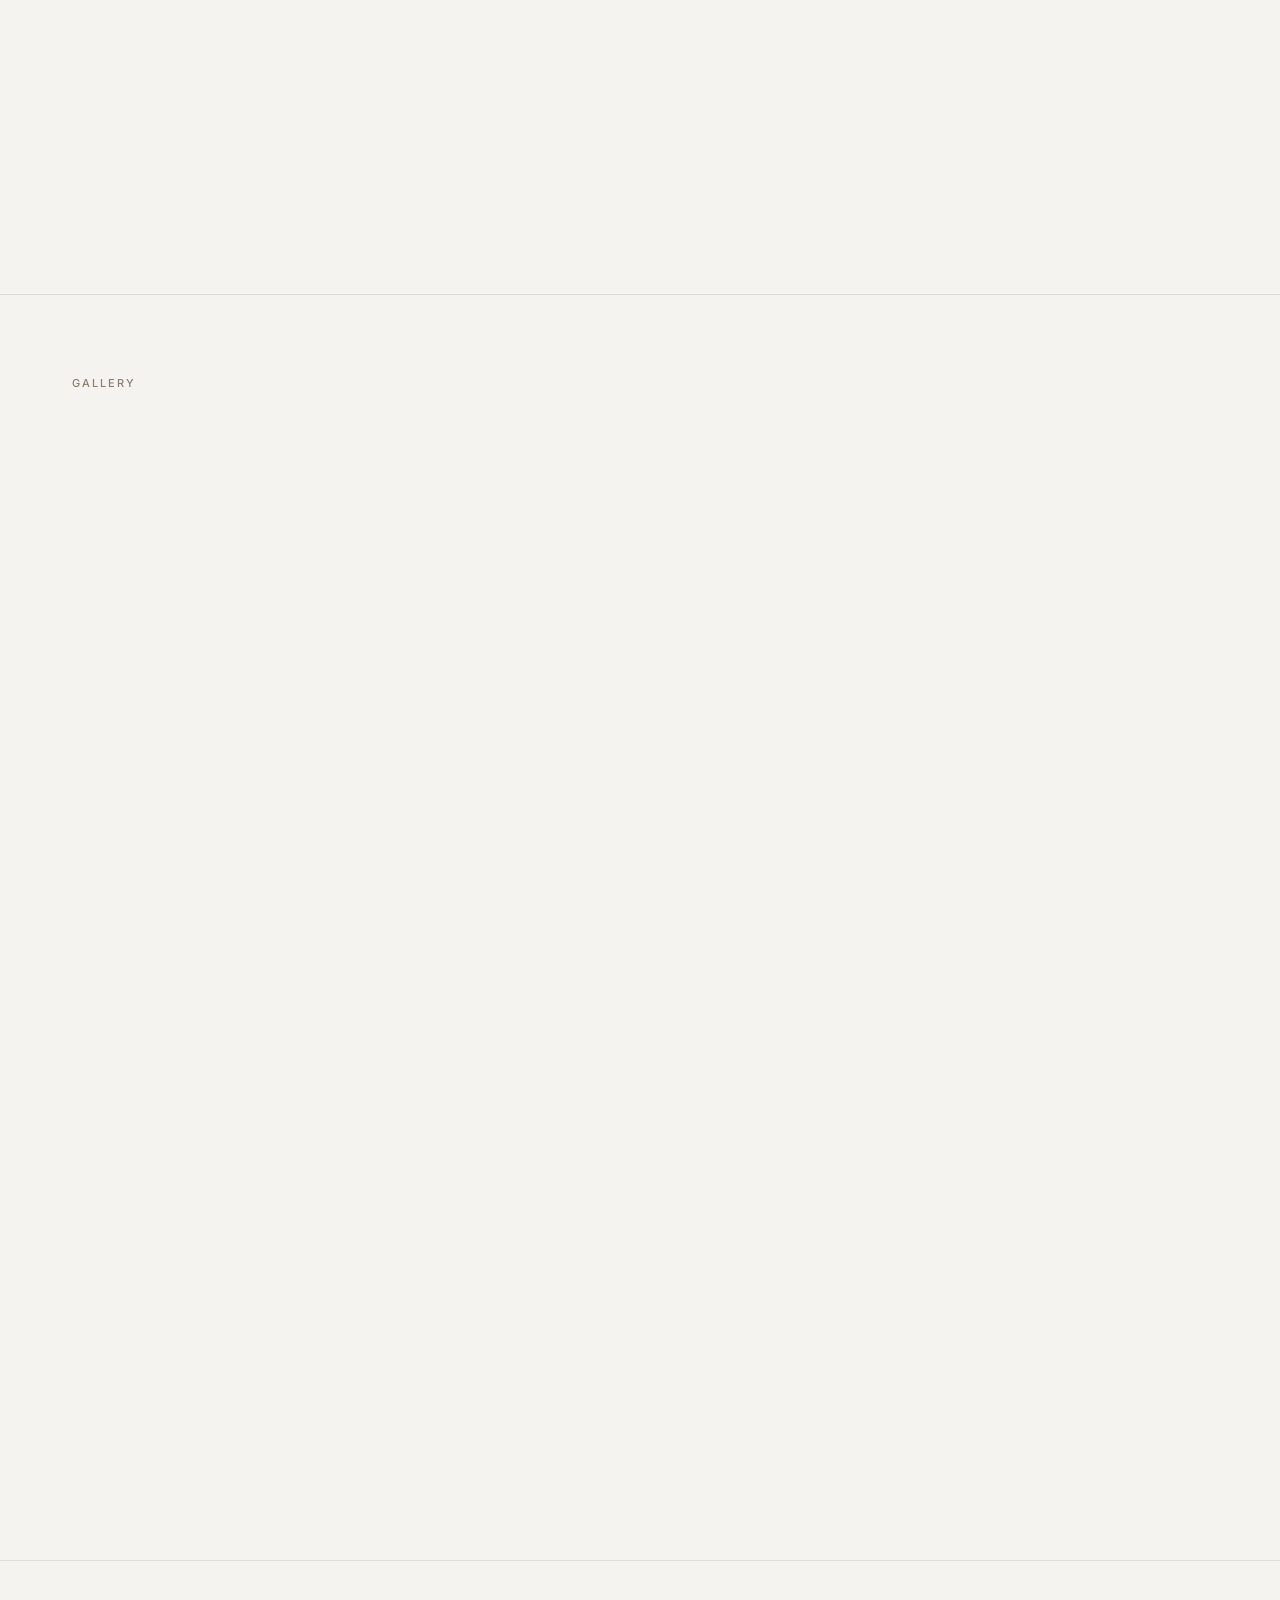
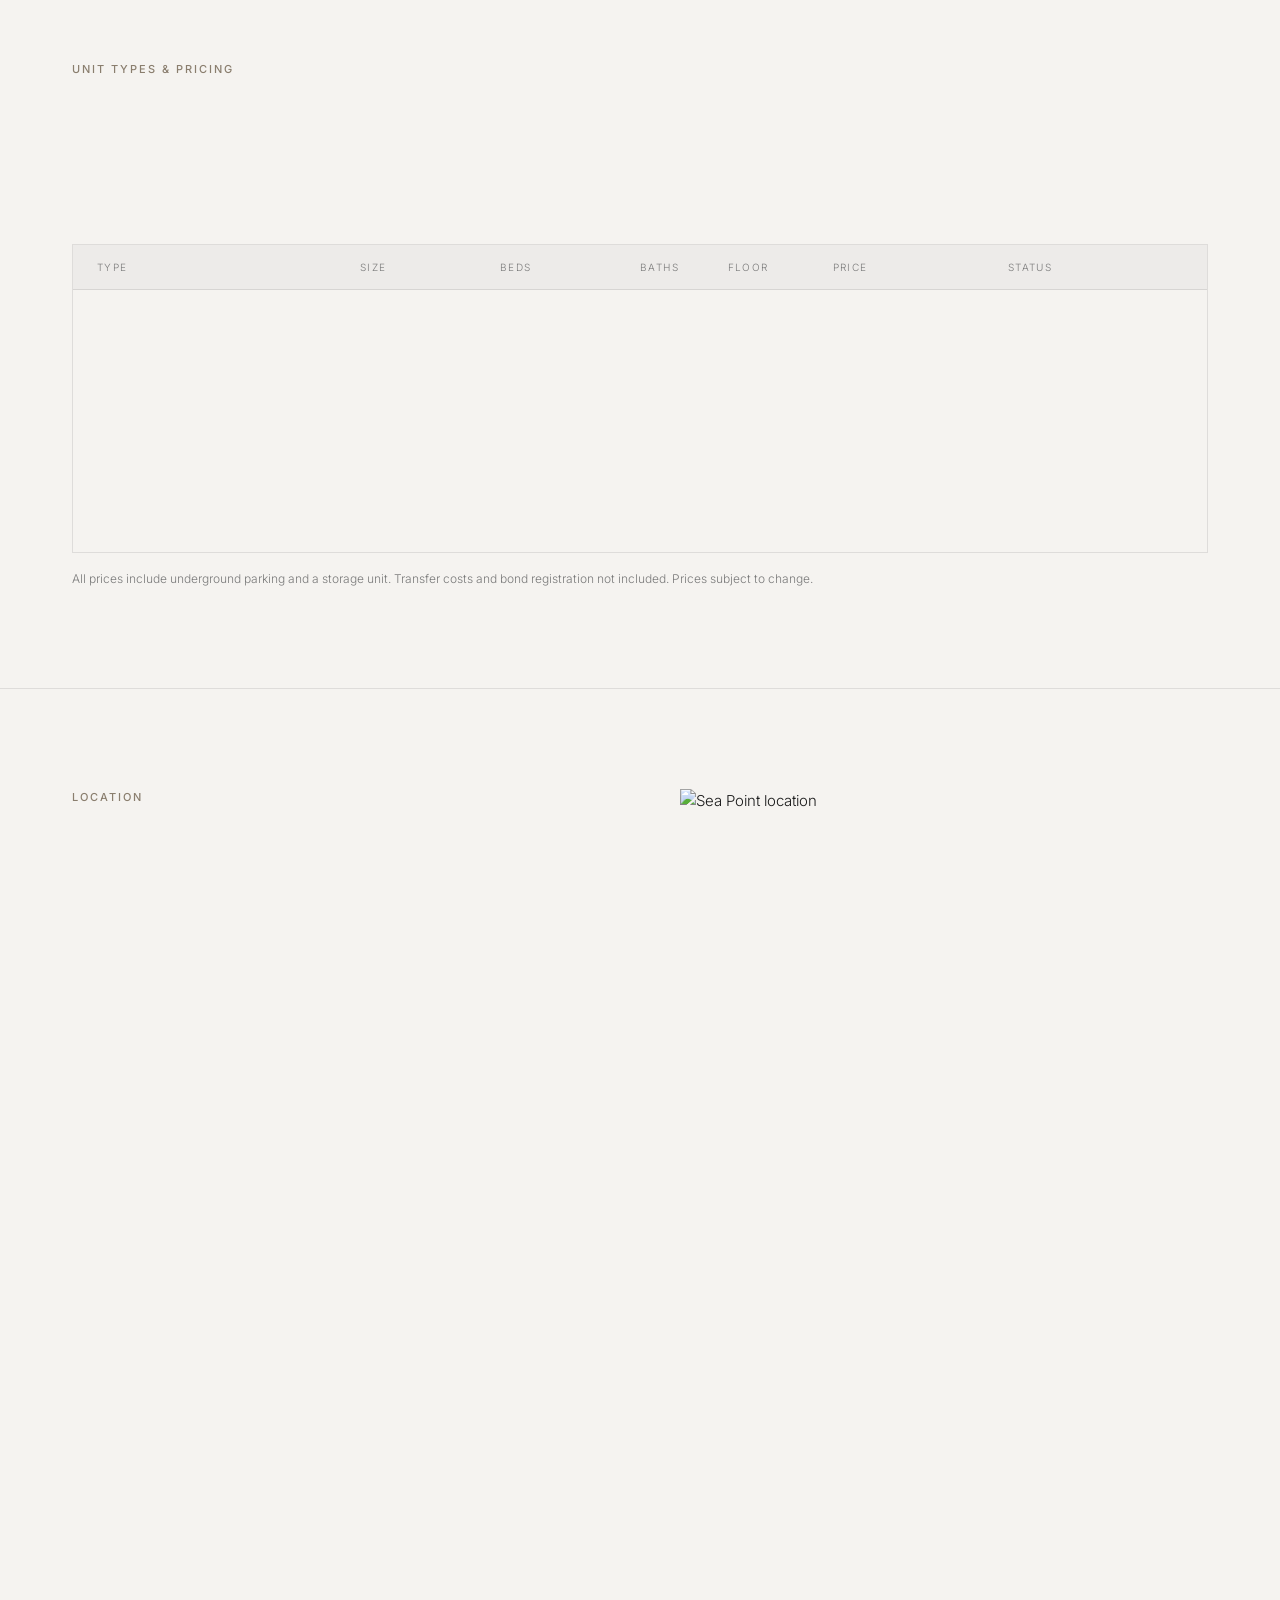
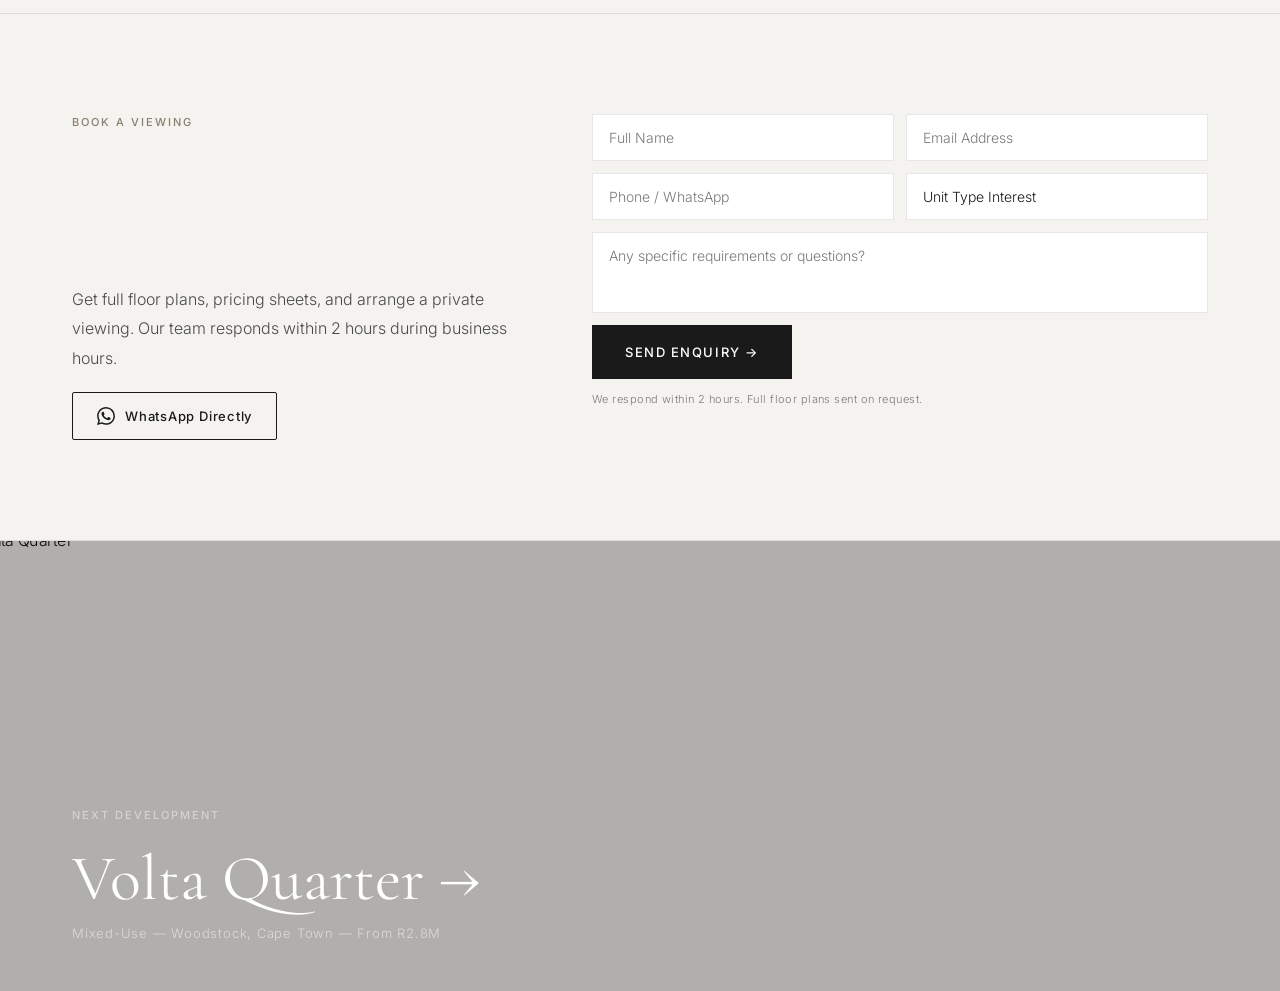
==== commit 3afe353d: "Update meridian.html" ====
--- a/meridian.html
+++ b/meridian.html
@@ -33,7 +33,7 @@
   <!-- PROPERTY HERO -->
   <section class="ph-hero">
     <div class="ph-hero-img parallax-img">
-      <img src="https://images.unsplash.com/photo-1600585154526-acbbde5b3c2e?w=1800&q=85&fit=crop" alt="The Meridian">
+      <img src="https://images.unsplash.com/photo-1564013799919-ab600027ffc6?w=1800&q=85&fit=crop" alt="The Meridian">
     </div>
     <div class="ph-hero-overlay"></div>
     <div class="ph-hero-content">
@@ -74,7 +74,7 @@
         </div>
       </div>
       <div class="ph-overview-img">
-        <div class="img-reveal"><img src="https://images.unsplash.com/photo-1600607687939-ce8a6c25118c?w=700&q=80&fit=crop" alt="Meridian interior" loading="lazy"></div>
+        <div class="img-reveal"><img src="https://images.unsplash.com/photo-1600566753190-17f0baa2a6c3?w=1200&q=80&fit=crop" alt="Meridian interior" loading="lazy"></div>
       </div>
     </div>
   </section>
@@ -83,11 +83,11 @@
   <section class="ph-gallery">
     <span class="section-label">GALLERY</span>
     <div class="ph-gallery-grid">
-      <div class="ph-gimg ph-gimg--wide fade-up"><img src="https://images.unsplash.com/photo-1600585154526-acbbde5b3c2e?w=1400&q=80&fit=crop" alt="Exterior" loading="lazy"></div>
-      <div class="ph-gimg fade-up"><img src="https://images.unsplash.com/photo-1600607687939-ce8a6c25118c?w=800&q=80&fit=crop" alt="Living area" loading="lazy"></div>
-      <div class="ph-gimg fade-up"><img src="https://images.unsplash.com/photo-1512917774080-9991f1c4c750?w=800&q=80&fit=crop" alt="Exterior evening" loading="lazy"></div>
-      <div class="ph-gimg fade-up"><img src="https://images.unsplash.com/photo-1600047509807-ba8f99d2cdde?w=800&q=80&fit=crop" alt="View from unit" loading="lazy"></div>
-      <div class="ph-gimg fade-up"><img src="https://images.unsplash.com/photo-1564013799919-ab600027ffc6?w=800&q=80&fit=crop" alt="Pool terrace" loading="lazy"></div>
+      <div class="ph-gimg ph-gimg--wide fade-up"><img src="https://images.unsplash.com/photo-1564013799919-ab600027ffc6?w=1400&q=80&fit=crop" alt="Exterior" loading="lazy"></div>
+      <div class="ph-gimg fade-up"><img src="https://images.unsplash.com/photo-1600566753190-17f0baa2a6c3?w=800&q=80&fit=crop" alt="Living area" loading="lazy"></div>
+      <div class="ph-gimg fade-up"><img src="https://images.unsplash.com/photo-1600047509807-ba8f99d2cdde?w=800&q=80&fit=crop" alt="Exterior evening" loading="lazy"></div>
+      <div class="ph-gimg fade-up"><img src="https://images.unsplash.com/photo-1613490493576-7fde63acd811?w=800&q=80&fit=crop" alt="View from unit" loading="lazy"></div>
+      <div class="ph-gimg fade-up"><img src="https://images.unsplash.com/photo-1512917774080-9991f1c4c750?w=800&q=80&fit=crop" alt="Pool terrace" loading="lazy"></div>
     </div>
   </section>
 
@@ -144,7 +144,7 @@
         </div>
       </div>
       <div class="ph-location-img">
-        <div class="img-reveal"><img src="https://images.unsplash.com/photo-1600566752355-35792bedcfea?w=700&q=80&fit=crop" alt="Sea Point location" loading="lazy"></div>
+        <div class="img-reveal"><img src="https://images.unsplash.com/photo-1600566752355-35792bedcfea?w=900&q=80&fit=crop" alt="Sea Point location" loading="lazy"></div>
       </div>
     </div>
   </section>
@@ -185,7 +185,7 @@
 
   <!-- NEXT DEVELOPMENT -->
   <a href="volta.html" class="ph-next" data-cursor-label="NEXT">
-    <div class="ph-next-img"><img src="https://images.unsplash.com/photo-1512917774080-9991f1c4c750?w=1400&q=80&fit=crop" alt="Volta Quarter" loading="lazy"></div>
+    <div class="ph-next-img"><img src="https://images.unsplash.com/photo-1600047509807-ba8f99d2cdde?w=1400&q=80&fit=crop" alt="Volta Quarter" loading="lazy"></div>
     <div class="ph-next-overlay"></div>
     <div class="ph-next-content">
       <span class="section-label">NEXT DEVELOPMENT</span>
--- a/property.css
+++ b/property.css
@@ -0,0 +1,108 @@
+/* ============================================
+   VALT — PROPERTY PAGE STYLES
+   ============================================ */
+
+/* HERO */
+.ph-hero { position: relative; height: 100vh; overflow: hidden; display: flex; align-items: flex-end; }
+.ph-hero .parallax-img { position: absolute; inset: 0; }
+.ph-hero .parallax-img img { width: 100%; height: 100%; object-fit: cover; transform: scale(1.1); }
+.ph-hero-overlay { position: absolute; inset: 0; background: linear-gradient(to top, rgba(20,18,16,0.8) 0%, rgba(20,18,16,0.15) 60%); }
+.ph-hero-content { position: relative; z-index: 1; padding: 0 72px 100px; width: 100%; }
+.ph-badge { display: inline-block; font-family: var(--font-body); font-size: 10px; font-weight: 500; letter-spacing: 0.14em; text-transform: uppercase; padding: 6px 14px; margin-bottom: 16px; }
+.ph-badge--active { background: var(--white); color: var(--dark); }
+.ph-badge--launch { background: transparent; border: 1px solid rgba(255,255,255,0.5); color: var(--white); }
+.ph-tag { font-size: 12px; letter-spacing: 0.16em; text-transform: uppercase; color: rgba(255,255,255,0.6); display: block; margin-bottom: 12px; }
+.ph-title { font-family: var(--font-display); font-weight: 400; font-size: clamp(56px, 9vw, 120px); line-height: 0.92; color: var(--white); margin-bottom: 16px; }
+.ph-hero-price { font-family: var(--font-body); font-size: 16px; color: rgba(255,255,255,0.7); }
+.ph-hero-price strong { color: var(--white); font-weight: 500; font-size: 18px; }
+.ph-hero-scroll { position: absolute; bottom: 44px; right: 72px; z-index: 2; display: flex; flex-direction: column; align-items: center; gap: 10px; }
+.ph-hero-scroll span { font-size: 10px; letter-spacing: 0.2em; text-transform: uppercase; color: rgba(255,255,255,0.4); writing-mode: vertical-rl; }
+
+/* STATS BAR */
+.ph-stats-bar { display: grid; grid-template-columns: repeat(5, 1fr); border-bottom: 1px solid var(--border); }
+.ph-stat { padding: 28px 32px; border-right: 1px solid var(--border); text-align: center; }
+.ph-stat:last-child { border-right: none; }
+.ph-stat-num { font-family: var(--font-display); font-size: 24px; font-weight: 400; display: block; margin-bottom: 4px; }
+.ph-stat-label { font-size: 11px; letter-spacing: 0.1em; text-transform: uppercase; color: var(--text-dim); }
+
+/* OVERVIEW */
+.ph-overview { padding: 100px 72px; border-bottom: 1px solid var(--border); }
+.ph-overview-inner { max-width: 1280px; margin: 0 auto; display: grid; grid-template-columns: 1fr 1fr; gap: 80px; align-items: start; }
+.ph-section-title { font-family: var(--font-display); font-weight: 400; font-size: clamp(32px, 4vw, 48px); line-height: 1.1; margin-bottom: 28px; }
+.ph-body { font-size: 16px; line-height: 1.85; color: var(--mid); margin-bottom: 18px; }
+.ph-highlights { display: grid; grid-template-columns: 1fr 1fr; gap: 10px; margin-top: 24px; }
+.ph-highlight { font-size: 14px; color: var(--mid); display: flex; align-items: center; gap: 8px; }
+.ph-highlight span { color: var(--warm); font-size: 16px; }
+.ph-overview-img .img-reveal { overflow: hidden; }
+.ph-overview-img img { width: 100%; height: auto; }
+
+/* GALLERY */
+.ph-gallery { padding: 80px 72px; border-bottom: 1px solid var(--border); }
+.ph-gallery-grid { display: grid; grid-template-columns: repeat(3, 1fr); gap: 4px; margin-top: 28px; }
+.ph-gimg { overflow: hidden; aspect-ratio: 4/3; }
+.ph-gimg--wide { grid-column: span 3; aspect-ratio: 21/9; }
+.ph-gimg img { width: 100%; height: 100%; object-fit: cover; transition: transform 0.7s var(--ease); }
+.ph-gimg:hover img { transform: scale(1.04); }
+
+/* UNIT TYPES TABLE */
+.ph-units { padding: 100px 72px; border-bottom: 1px solid var(--border); }
+.ph-units-inner { max-width: 1280px; margin: 0 auto; }
+.unit-table { border: 1px solid var(--border); margin-top: 40px; }
+.unit-row { display: grid; grid-template-columns: 1.5fr 0.8fr 0.8fr 0.5fr 0.6fr 1fr 1fr; padding: 18px 24px; border-bottom: 1px solid var(--border); font-size: 14px; align-items: center; transition: background 0.25s; }
+.unit-row:last-child { border-bottom: none; }
+.unit-row--head { font-size: 10px; letter-spacing: 0.14em; text-transform: uppercase; color: var(--text-dim); background: rgba(26,26,26,0.03); padding: 14px 24px; font-family: var(--font-body); }
+.unit-row:not(.unit-row--head):hover { background: rgba(138,126,110,0.05); }
+.unit-type { font-family: var(--font-display); font-size: 16px; font-weight: 500; }
+.unit-price { font-family: var(--font-display); font-size: 18px; font-weight: 500; }
+.unit-status { font-size: 11px; font-weight: 500; letter-spacing: 0.1em; text-transform: uppercase; padding: 5px 12px; display: inline-block; }
+.unit-status--available { background: rgba(76,175,60,0.1); color: #2E7D32; }
+.unit-status--limited { background: rgba(232,162,58,0.12); color: #8B5E0A; }
+.unit-status--sold { background: rgba(26,26,26,0.07); color: var(--text-dim); text-decoration: line-through; }
+.unit-note { font-size: 12px; color: var(--text-dim); margin-top: 16px; line-height: 1.6; }
+
+/* LOCATION */
+.ph-location { padding: 100px 72px; border-bottom: 1px solid var(--border); }
+.ph-location-inner { max-width: 1280px; margin: 0 auto; display: grid; grid-template-columns: 1fr 1fr; gap: 80px; align-items: start; }
+.location-facts { display: flex; flex-direction: column; gap: 16px; margin-top: 32px; }
+.loc-fact { display: flex; align-items: center; gap: 16px; padding: 16px 0; border-bottom: 1px solid var(--border); }
+.loc-icon { font-size: 20px; }
+.loc-fact strong { display: block; font-size: 15px; font-weight: 500; }
+.loc-fact span { font-size: 13px; color: var(--text-dim); }
+.ph-location-img .img-reveal { overflow: hidden; }
+.ph-location-img img { width: 100%; height: auto; }
+
+/* PROPERTY ENQUIRE */
+.ph-enquire { padding: 100px 72px; border-bottom: 1px solid var(--border); background: var(--bg); }
+.ph-enquire-inner { max-width: 1280px; margin: 0 auto; display: grid; grid-template-columns: 1fr 1.4fr; gap: 80px; align-items: start; }
+
+/* NEXT DEVELOPMENT */
+.ph-next { display: block; position: relative; height: 50vh; overflow: hidden; cursor: none; }
+.ph-next-img { position: absolute; inset: 0; }
+.ph-next-img img { width: 100%; height: 100%; object-fit: cover; transform: scale(1.06); filter: brightness(0.4); transition: transform 0.8s var(--ease), filter 0.5s; }
+.ph-next:hover .ph-next-img img { transform: scale(1.0); filter: brightness(0.55); }
+.ph-next-overlay { position: absolute; inset: 0; background: rgba(20,18,16,0.3); }
+.ph-next-content { position: absolute; bottom: 48px; left: 72px; z-index: 1; }
+.ph-next-content .section-label { color: rgba(255,255,255,0.45); }
+.ph-next-title { font-family: var(--font-display); font-weight: 400; font-size: clamp(32px, 5vw, 64px); color: var(--white); line-height: 1.1; margin-top: 8px; }
+.ph-next-content p { font-family: var(--font-body); font-size: 13px; color: rgba(255,255,255,0.55); letter-spacing: 0.06em; margin-top: 8px; }
+
+/* RESPONSIVE */
+@media (max-width: 1000px) {
+  .ph-overview-inner, .ph-location-inner, .ph-enquire-inner { grid-template-columns: 1fr; gap: 48px; }
+  .ph-highlights { grid-template-columns: 1fr; }
+  .ph-gallery-grid { grid-template-columns: 1fr 1fr; }
+  .ph-gimg--wide { grid-column: span 2; aspect-ratio: 4/3; }
+  .ph-stats-bar { grid-template-columns: repeat(3, 1fr); }
+  .unit-row { grid-template-columns: 1.5fr 1fr 1fr 1fr; }
+  .unit-row span:nth-child(4), .unit-row span:nth-child(5) { display: none; }
+}
+@media (max-width: 700px) {
+  .ph-hero-content { padding: 0 24px 80px; }
+  .ph-overview, .ph-gallery, .ph-units, .ph-location, .ph-enquire { padding-left: 24px; padding-right: 24px; }
+  .ph-gallery-grid { grid-template-columns: 1fr; }
+  .ph-gimg--wide { grid-column: auto; }
+  .ph-stats-bar { grid-template-columns: 1fr 1fr; }
+  .ph-stat { border-right: none; border-bottom: 1px solid var(--border); }
+  .unit-row { grid-template-columns: 1.2fr 1fr 1fr; }
+  .ph-next-content { left: 24px; }
+}
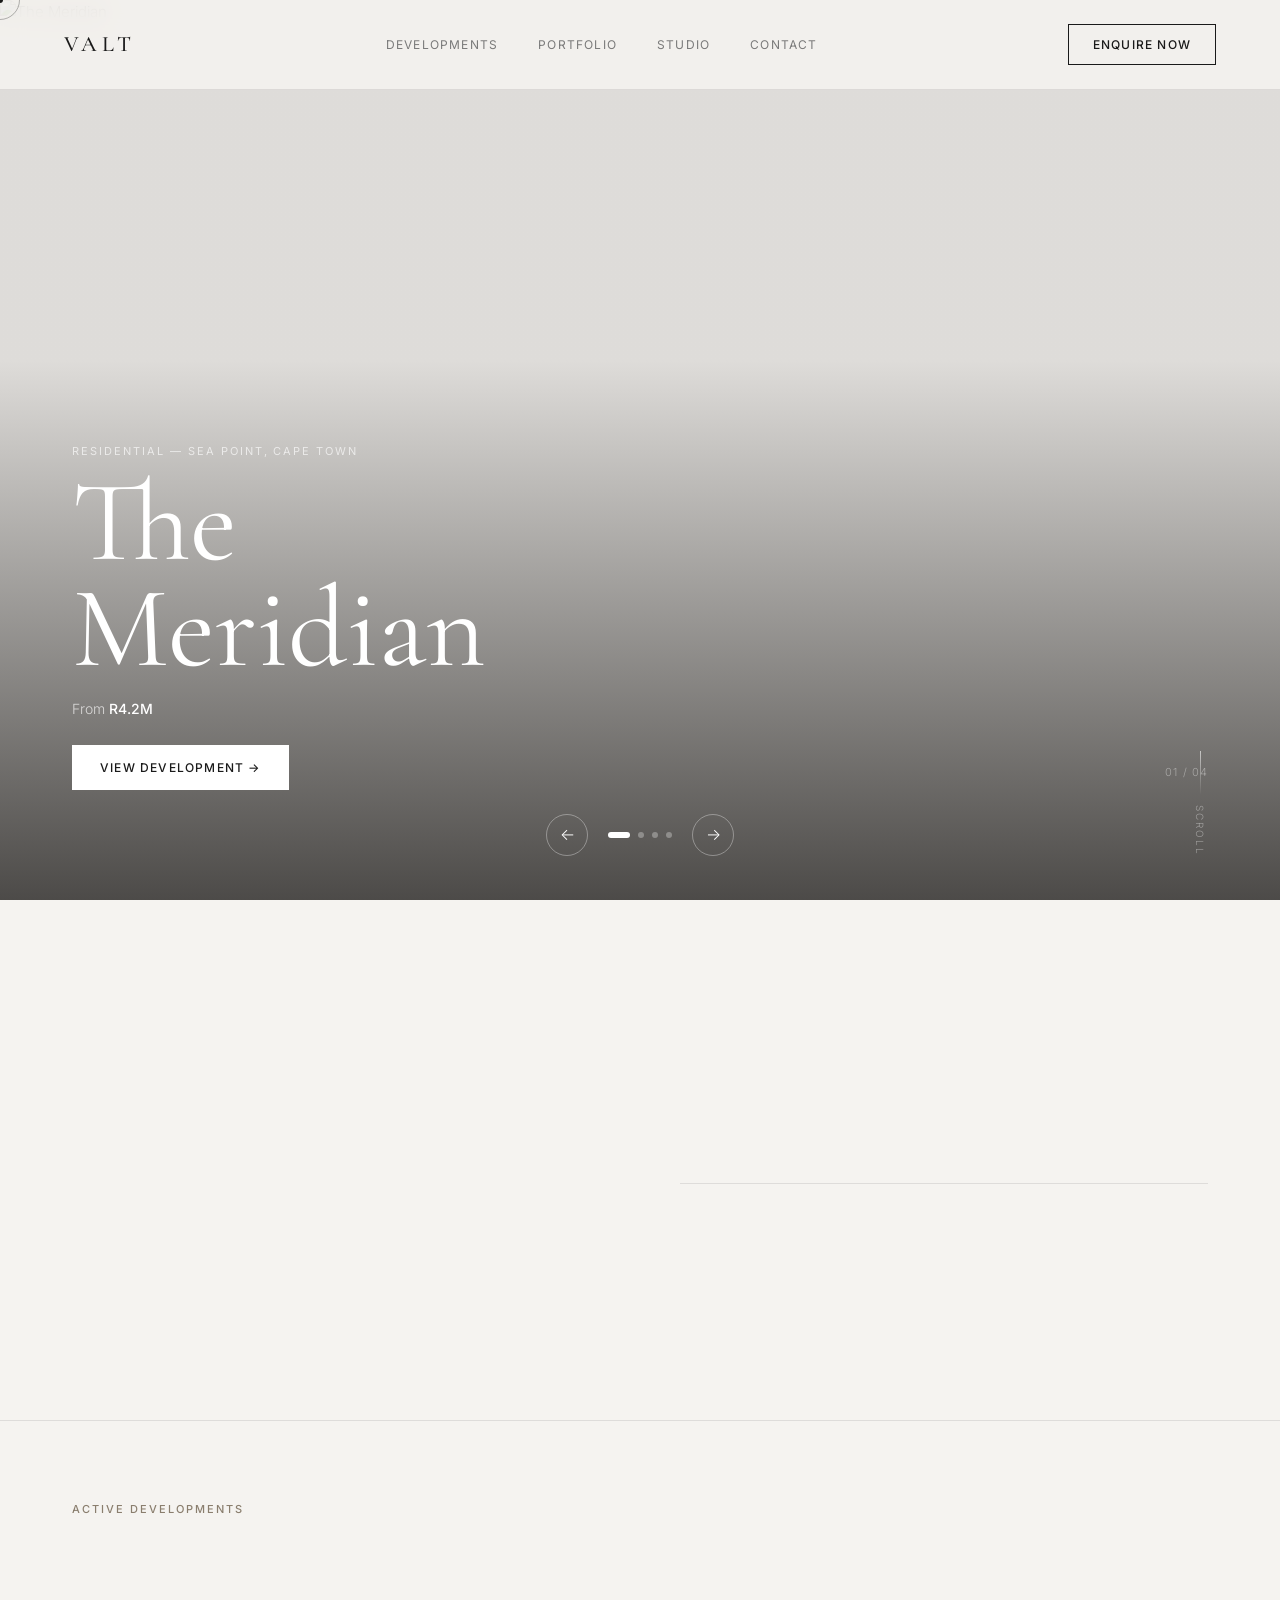
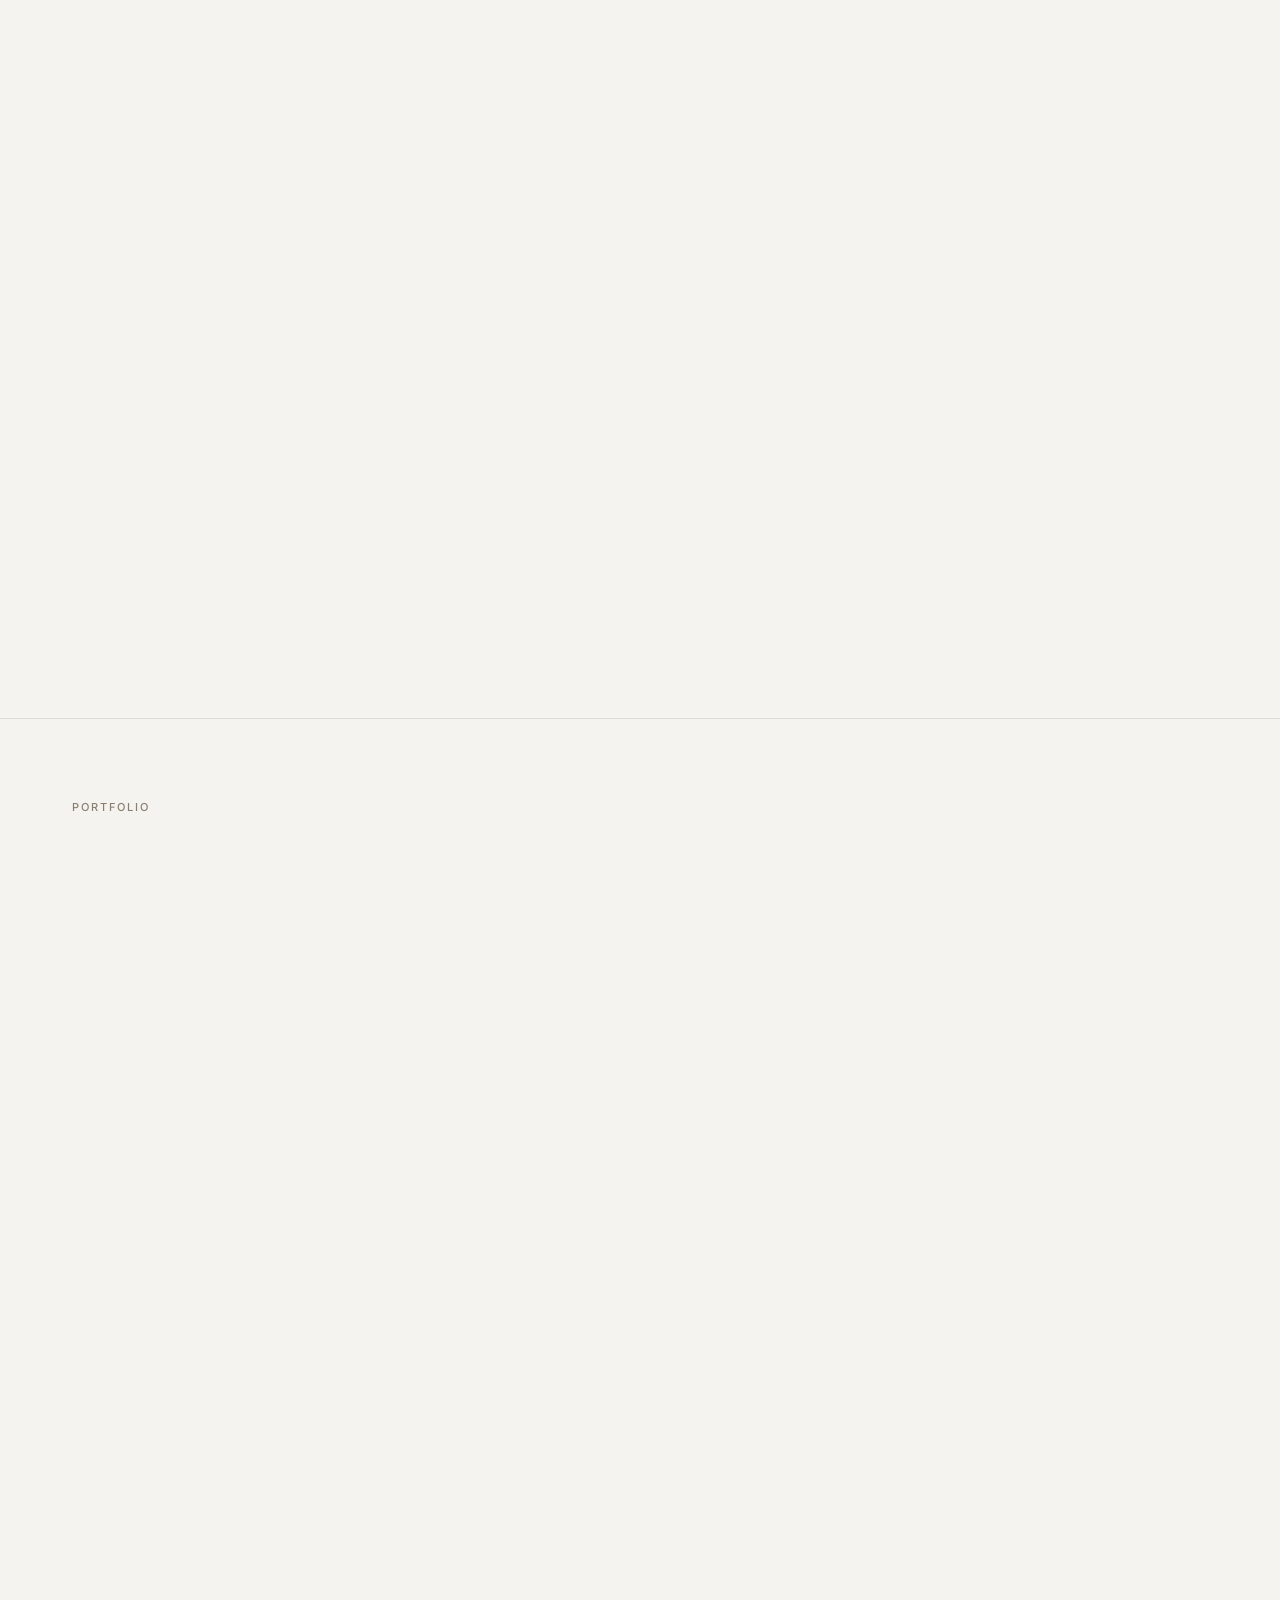
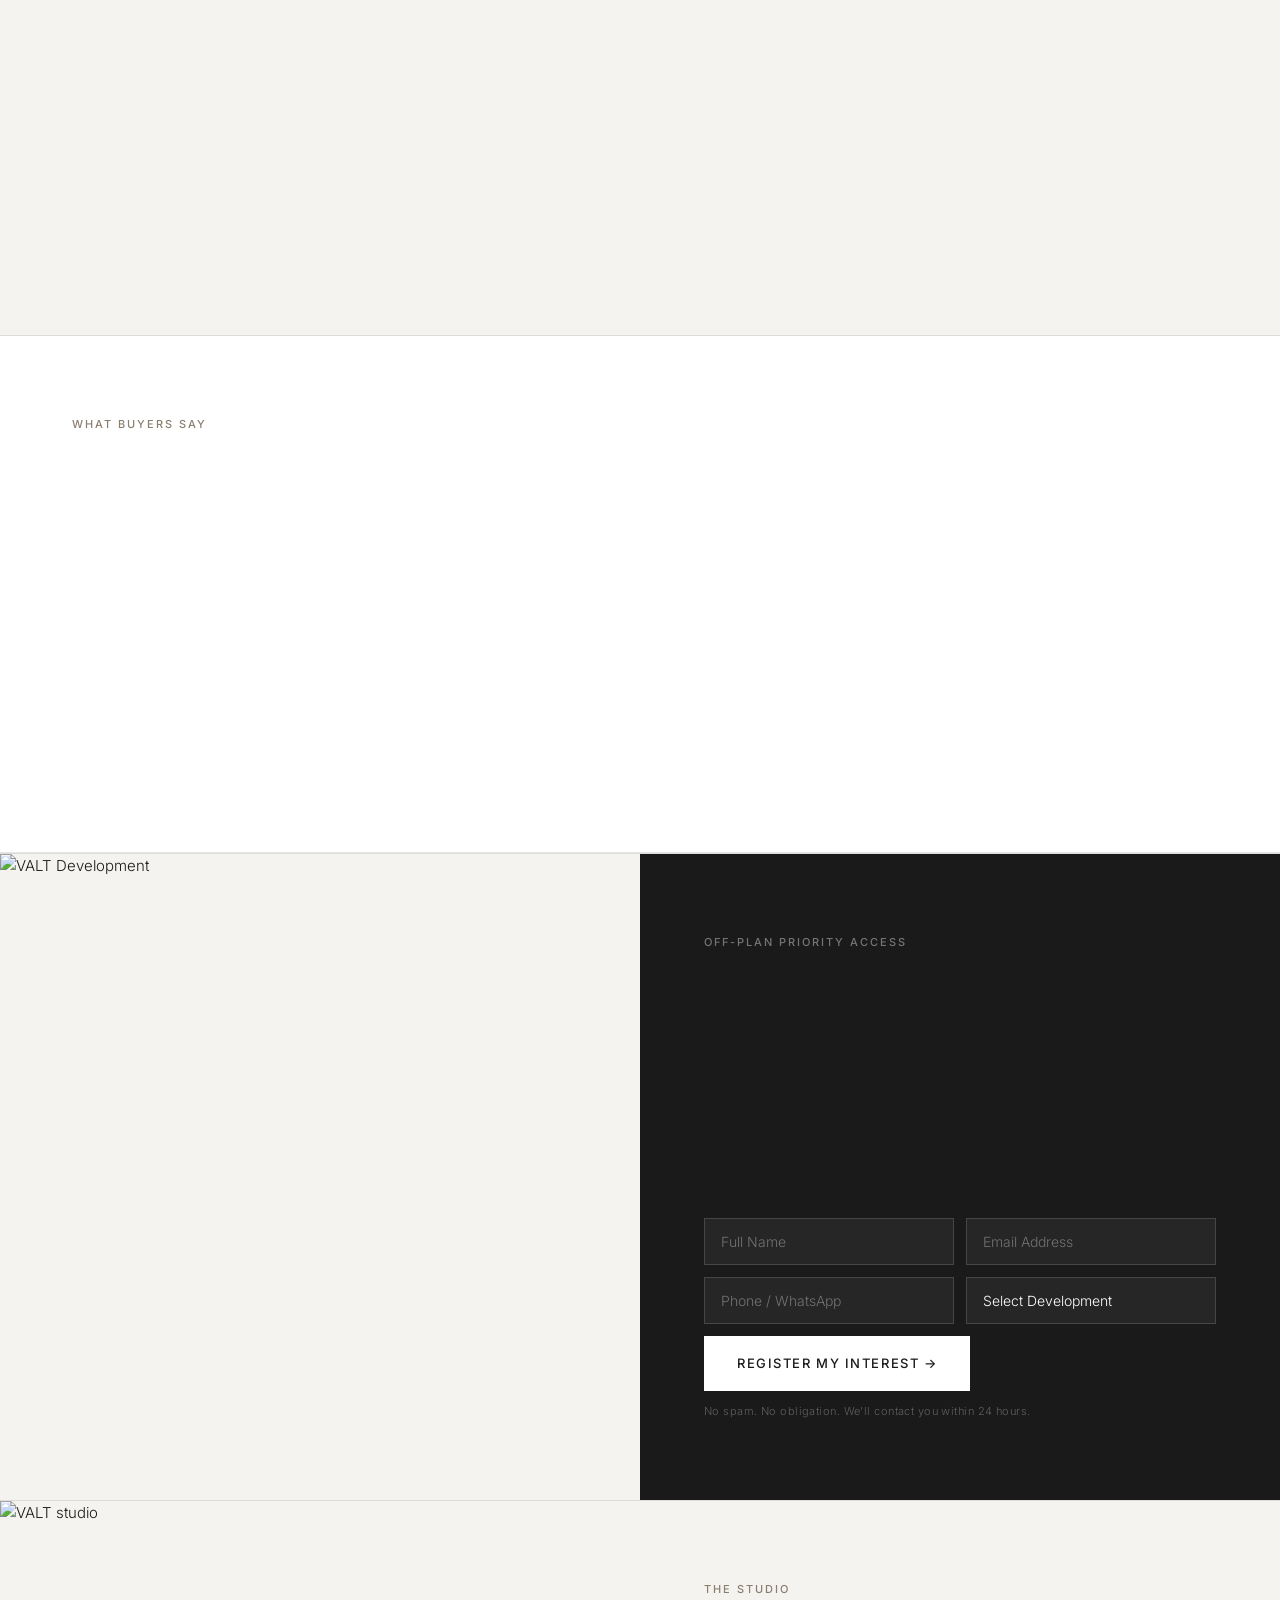
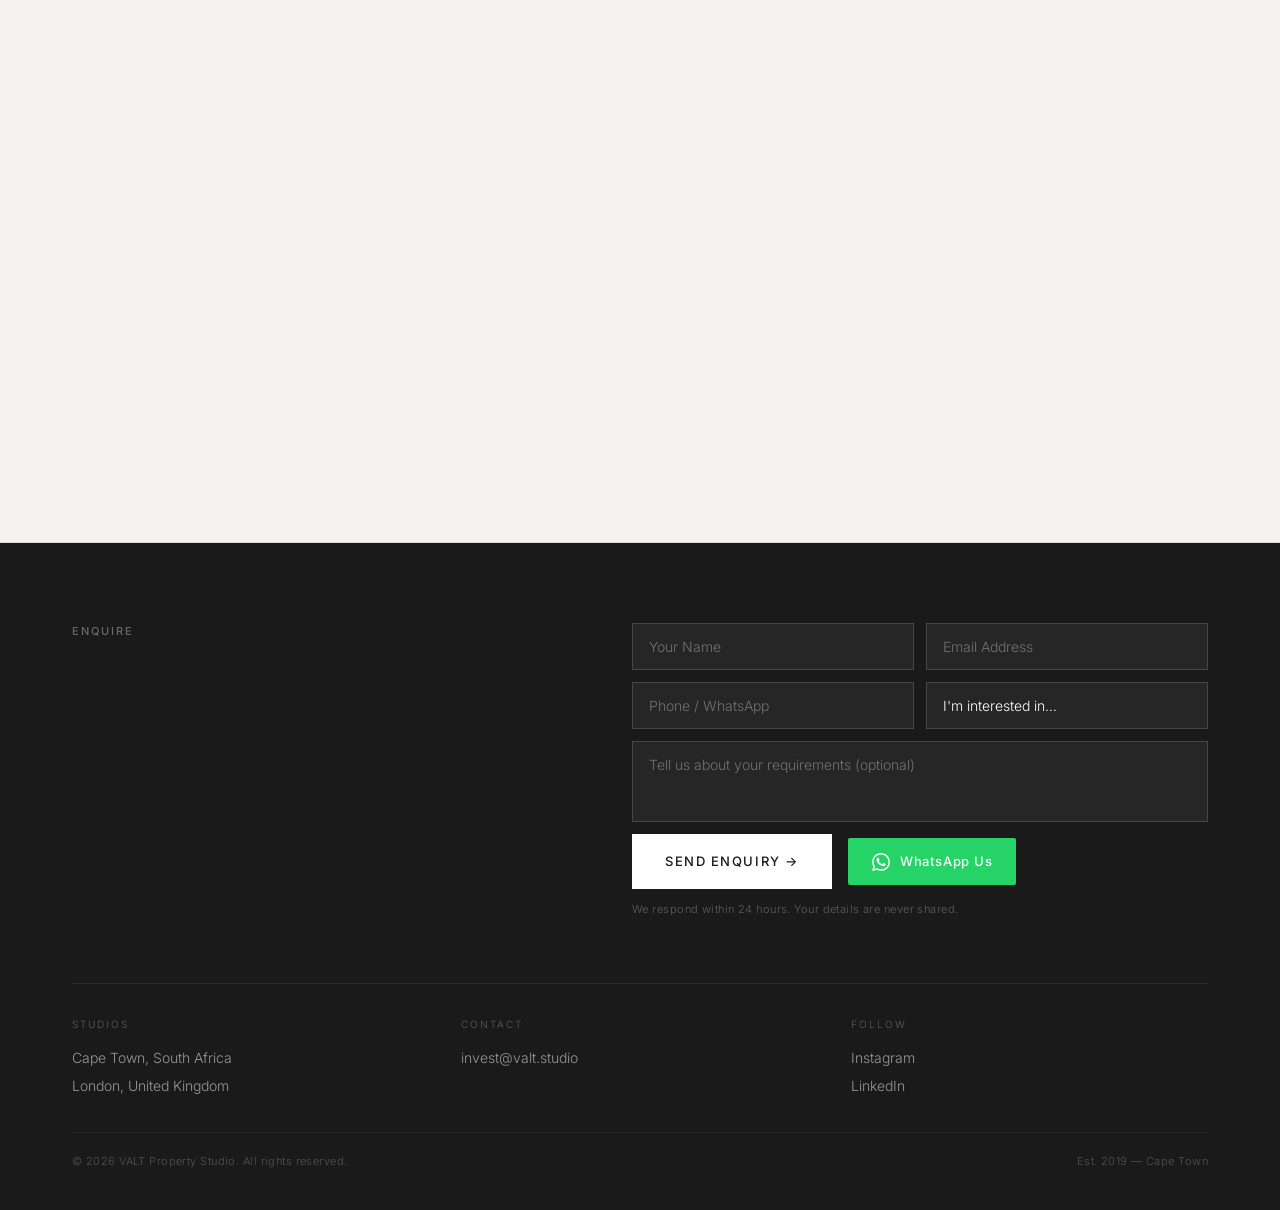
==== commit 2356c3b6: "Update meridian.html" ====
--- a/meridian.html
+++ b/meridian.html
@@ -3,15 +3,20 @@
 <head>
 <meta charset="UTF-8">
 <meta name="viewport" content="width=device-width, initial-scale=1.0">
-<title>The Meridian — VALT Property Studio</title>
-<meta name="description" content="42 luxury residences in Sea Point, Cape Town. 1–4 bedroom apartments from R4.2M. Completion Q2 2025.">
+<title>VALT — Premium Property & Real Estate Studio</title>
+<meta name="description" content="VALT. Architecture meets ambition. Premium residential, commercial and hospitality developments across Southern Africa and Europe.">
 <link rel="preconnect" href="https://fonts.googleapis.com">
 <link rel="preconnect" href="https://fonts.gstatic.com" crossorigin>
-<link href="https://fonts.googleapis.com/css2?family=Cormorant+Garamond:ital,wght@0,300;0,400;0,500;0,600;1,400&family=Inter:wght@300;400;500&display=swap" rel="stylesheet">
+<link href="https://fonts.googleapis.com/css2?family=Cormorant+Garamond:ital,wght@0,300;0,400;0,500;0,600;1,300;1,400&family=Inter:wght@300;400;500&display=swap" rel="stylesheet">
 <link rel="stylesheet" href="styles.css">
-<link rel="stylesheet" href="property.css">
 </head>
-<body>
+<body class="is-loading">
+
+<div class="page-loader" id="pageLoader">
+  <div class="loader-logo">VALT</div>
+  <div class="loader-bar"><div class="loader-fill" id="loaderFill"></div></div>
+</div>
+
 <div class="cursor" id="cursor"></div>
 <div class="cursor-ring" id="cursorRing"><span id="cursorLabel"></span></div>
 
@@ -19,182 +24,276 @@
   <div class="nav-inner">
     <a href="index.html" class="nav-logo">VALT</a>
     <nav class="nav-links">
-      <a href="index.html#developments" data-cursor>Developments</a>
-      <a href="index.html#gallery" data-cursor>Portfolio</a>
-      <a href="index.html#about" data-cursor>Studio</a>
-      <a href="#enquire" data-cursor>Enquire</a>
+      <a href="#developments" data-cursor>Developments</a>
+      <a href="#gallery" data-cursor>Portfolio</a>
+      <a href="#about" data-cursor>Studio</a>
+      <a href="#contact" data-cursor>Contact</a>
     </nav>
-    <a href="index.html" class="cs-back" data-cursor>← All Developments</a>
+    <a href="#contact" class="nav-cta" data-cursor>Enquire Now</a>
   </div>
 </header>
 
-<main>
-
-  <!-- PROPERTY HERO -->
-  <section class="ph-hero">
-    <div class="ph-hero-img parallax-img">
-      <img src="https://images.unsplash.com/photo-1564013799919-ab600027ffc6?w=1800&q=85&fit=crop" alt="The Meridian">
-    </div>
-    <div class="ph-hero-overlay"></div>
-    <div class="ph-hero-content">
-      <div class="ph-badge ph-badge--active">Available Now</div>
-      <span class="ph-tag">Residential — Sea Point, Cape Town</span>
-      <h1 class="ph-title"><span class="line"><span class="word">The</span></span><span class="line"><span class="word">Meridian</span></span></h1>
-      <div class="ph-hero-price">From <strong>R4.2M</strong></div>
-    </div>
-    <div class="ph-hero-scroll"><div class="hsline"></div><span>Scroll</span></div>
-  </section>
-
-  <!-- KEY STATS BAR -->
-  <div class="ph-stats-bar">
-    <div class="ph-stat"><span class="ph-stat-num">42</span><span class="ph-stat-label">Total Units</span></div>
-    <div class="ph-stat"><span class="ph-stat-num">14</span><span class="ph-stat-label">Floors</span></div>
-    <div class="ph-stat"><span class="ph-stat-num">4,820</span><span class="ph-stat-label">Total m²</span></div>
-    <div class="ph-stat"><span class="ph-stat-num">R4.2M</span><span class="ph-stat-label">Starting Price</span></div>
-    <div class="ph-stat"><span class="ph-stat-num">Q2 2025</span><span class="ph-stat-label">Completion</span></div>
-  </div>
-
-  <!-- OVERVIEW -->
-  <section class="ph-overview">
-    <div class="ph-overview-inner">
-      <div class="ph-overview-text">
-        <span class="section-label">THE DEVELOPMENT</span>
-        <h2 class="ph-section-title"><span class="line"><span class="word">Elevated living</span></span><span class="line"><span class="word">above Sea Point.</span></span></h2>
-        <p class="ph-body fade-up">The Meridian is a collection of 42 luxury residences positioned on one of Sea Point's most coveted ridgelines, with uninterrupted Atlantic Ocean views from every unit. Designed in collaboration with acclaimed Cape Town architecture firm Studio Morales, the building prioritises natural light, ocean breezes, and the seamless connection between interior and exterior living.</p>
-        <p class="ph-body fade-up">Every residence is finished to VALT's signature standard — engineered oak flooring, bespoke Italian kitchen cabinetry, stone countertops, and floor-to-ceiling triple-glazed windows that frame the ocean like a living artwork. Underground parking and 24-hour concierge are included across all unit types.</p>
-        <div class="ph-highlights fade-up">
-          <div class="ph-highlight"><span>✓</span> Atlantic Ocean views from every unit</div>
-          <div class="ph-highlight"><span>✓</span> Triple-glazed floor-to-ceiling glass</div>
-          <div class="ph-highlight"><span>✓</span> Italian kitchen cabinetry throughout</div>
-          <div class="ph-highlight"><span>✓</span> Engineered oak flooring</div>
-          <div class="ph-highlight"><span>✓</span> Underground parking included</div>
-          <div class="ph-highlight"><span>✓</span> 24-hour concierge service</div>
-          <div class="ph-highlight"><span>✓</span> Rooftop pool & gym</div>
-          <div class="ph-highlight"><span>✓</span> Pet-friendly building</div>
-        </div>
-      </div>
-      <div class="ph-overview-img">
-        <div class="img-reveal"><img src="https://images.unsplash.com/photo-1600566753190-17f0baa2a6c3?w=1200&q=80&fit=crop" alt="Meridian interior" loading="lazy"></div>
-      </div>
-    </div>
-  </section>
-
-  <!-- PHOTO GALLERY -->
-  <section class="ph-gallery">
-    <span class="section-label">GALLERY</span>
-    <div class="ph-gallery-grid">
-      <div class="ph-gimg ph-gimg--wide fade-up"><img src="https://images.unsplash.com/photo-1564013799919-ab600027ffc6?w=1400&q=80&fit=crop" alt="Exterior" loading="lazy"></div>
-      <div class="ph-gimg fade-up"><img src="https://images.unsplash.com/photo-1600566753190-17f0baa2a6c3?w=800&q=80&fit=crop" alt="Living area" loading="lazy"></div>
-      <div class="ph-gimg fade-up"><img src="https://images.unsplash.com/photo-1600047509807-ba8f99d2cdde?w=800&q=80&fit=crop" alt="Exterior evening" loading="lazy"></div>
-      <div class="ph-gimg fade-up"><img src="https://images.unsplash.com/photo-1613490493576-7fde63acd811?w=800&q=80&fit=crop" alt="View from unit" loading="lazy"></div>
-      <div class="ph-gimg fade-up"><img src="https://images.unsplash.com/photo-1512917774080-9991f1c4c750?w=800&q=80&fit=crop" alt="Pool terrace" loading="lazy"></div>
-    </div>
-  </section>
-
-  <!-- UNIT TYPES & PRICING -->
-  <section class="ph-units" id="pricing">
-    <div class="ph-units-inner">
-      <span class="section-label">UNIT TYPES & PRICING</span>
-      <h2 class="ph-section-title"><span class="line"><span class="word">Find your</span></span><span class="line"><span class="word">ideal residence.</span></span></h2>
-      <div class="unit-table">
-        <div class="unit-row unit-row--head">
-          <span>Type</span><span>Size</span><span>Beds</span><span>Baths</span><span>Floor</span><span>Price</span><span>Status</span>
-        </div>
-        <div class="unit-row fade-up">
-          <span class="unit-type">Type A</span>
-          <span>68 m²</span><span>1 Bed</span><span>1</span><span>2–6</span>
-          <span class="unit-price">R4.2M</span>
-          <span class="unit-status unit-status--available">Available</span>
-        </div>
-        <div class="unit-row fade-up">
-          <span class="unit-type">Type B</span>
-          <span>95 m²</span><span>2 Bed</span><span>2</span><span>2–12</span>
-          <span class="unit-price">R6.1M</span>
-          <span class="unit-status unit-status--available">Available</span>
-        </div>
-        <div class="unit-row fade-up">
-          <span class="unit-type">Type C</span>
-          <span>130 m²</span><span>3 Bed</span><span>2</span><span>8–14</span>
-          <span class="unit-price">R8.8M</span>
-          <span class="unit-status unit-status--limited">2 Left</span>
-        </div>
-        <div class="unit-row fade-up">
-          <span class="unit-type">Type D — Penthouse</span>
-          <span>210 m²</span><span>4 Bed</span><span>3</span><span>14</span>
-          <span class="unit-price">R14.5M</span>
-          <span class="unit-status unit-status--sold">Sold</span>
-        </div>
-      </div>
-      <p class="unit-note">All prices include underground parking and a storage unit. Transfer costs and bond registration not included. Prices subject to change.</p>
-    </div>
-  </section>
-
-  <!-- LOCATION -->
-  <section class="ph-location">
-    <div class="ph-location-inner">
-      <div class="ph-location-text">
-        <span class="section-label">LOCATION</span>
-        <h2 class="ph-section-title"><span class="line"><span class="word">Sea Point,</span></span><span class="line"><span class="word">Cape Town.</span></span></h2>
-        <p class="ph-body fade-up">Sea Point sits at the foot of Signal Hill, fronting the Atlantic Seaboard with one of Cape Town's most sought-after promenades. The neighbourhood combines urban energy with coastal calm — world-class restaurants, coffee shops, and the iconic Sea Point Pool are all within walking distance.</p>
-        <div class="location-facts fade-up">
-          <div class="loc-fact"><span class="loc-icon">🚶</span><div><strong>8 min walk</strong><span>Sea Point Promenade</span></div></div>
-          <div class="loc-fact"><span class="loc-icon">🚗</span><div><strong>12 min drive</strong><span>Cape Town CBD</span></div></div>
-          <div class="loc-fact"><span class="loc-icon">🌊</span><div><strong>3 min drive</strong><span>Clifton Beaches</span></div></div>
-          <div class="loc-fact"><span class="loc-icon">✈️</span><div><strong>25 min drive</strong><span>Cape Town International</span></div></div>
-        </div>
-      </div>
-      <div class="ph-location-img">
-        <div class="img-reveal"><img src="https://images.unsplash.com/photo-1600566752355-35792bedcfea?w=900&q=80&fit=crop" alt="Sea Point location" loading="lazy"></div>
-      </div>
-    </div>
-  </section>
-
-  <!-- ENQUIRE FORM -->
-  <section class="ph-enquire" id="enquire">
-    <div class="ph-enquire-inner">
-      <div class="ph-enquire-text">
-        <span class="section-label">BOOK A VIEWING</span>
-        <h2 class="ph-section-title"><span class="line"><span class="word">Speak to</span></span><span class="line"><span class="word">our team.</span></span></h2>
-        <p class="ph-body">Get full floor plans, pricing sheets, and arrange a private viewing. Our team responds within 2 hours during business hours.</p>
-        <a href="https://wa.me/27000000000?text=Hi%20VALT%2C%20I'm%20interested%20in%20The%20Meridian" class="whatsapp-btn whatsapp-btn--dark" target="_blank" rel="noopener" data-cursor>
-          <svg width="18" height="18" viewBox="0 0 24 24" fill="currentColor"><path d="M17.472 14.382c-.297-.149-1.758-.867-2.03-.967-.273-.099-.471-.148-.67.15-.197.297-.767.966-.94 1.164-.173.199-.347.223-.644.075-.297-.15-1.255-.463-2.39-1.475-.883-.788-1.48-1.761-1.653-2.059-.173-.297-.018-.458.13-.606.134-.133.298-.347.446-.52.149-.174.198-.298.298-.497.099-.198.05-.371-.025-.52-.075-.149-.669-1.612-.916-2.207-.242-.579-.487-.5-.669-.51-.173-.008-.371-.01-.57-.01-.198 0-.52.074-.792.372-.272.297-1.04 1.016-1.04 2.479 0 1.462 1.065 2.875 1.213 3.074.149.198 2.096 3.2 5.077 4.487.709.306 1.262.489 1.694.625.712.227 1.36.195 1.871.118.571-.085 1.758-.719 2.006-1.413.248-.694.248-1.289.173-1.413-.074-.124-.272-.198-.57-.347m-5.421 7.403h-.004a9.87 9.87 0 01-5.031-1.378l-.361-.214-3.741.982.998-3.648-.235-.374a9.86 9.86 0 01-1.51-5.26c.001-5.45 4.436-9.884 9.888-9.884 2.64 0 5.122 1.03 6.988 2.898a9.825 9.825 0 012.893 6.994c-.003 5.45-4.437 9.884-9.885 9.884m8.413-18.297A11.815 11.815 0 0012.05 0C5.495 0 .16 5.335.157 11.892c0 2.096.547 4.142 1.588 5.945L.057 24l6.305-1.654a11.882 11.882 0 005.683 1.448h.005c6.554 0 11.89-5.335 11.893-11.893a11.821 11.821 0 00-3.48-8.413z"/></svg>
-          WhatsApp Directly
-        </a>
-      </div>
-      <form class="prop-enquire-form" id="propEnquireForm">
+<!-- HERO CAROUSEL -->
+<section class="hero" id="hero">
+  <div class="hero-slides" id="heroSlides">
+    <div class="hero-slide is-active">
+      <div class="slide-img"><img src="https://images.unsplash.com/photo-b_79nOqf95I?w=1800&q=85&fit=crop" alt="The Meridian"></div>
+      <div class="slide-overlay"></div>
+      <div class="slide-content">
+        <span class="slide-tag fade-hero">Residential — Sea Point, Cape Town</span>
+        <h2 class="slide-title"><span class="sh-line"><span class="sh-word">The</span></span><span class="sh-line"><span class="sh-word">Meridian</span></span></h2>
+        <div class="slide-price fade-hero">From <strong>R4.2M</strong></div>
+        <a href="meridian.html" class="slide-cta fade-hero" data-cursor>View Development →</a>
+      </div>
+      <div class="slide-num">01 / 04</div>
+    </div>
+    <div class="hero-slide">
+      <div class="slide-img"><img src="https://images.unsplash.com/photo-y3_AHHrxUBY?w=1800&q=85&fit=crop" alt="Volta Quarter"></div>
+      <div class="slide-overlay"></div>
+      <div class="slide-content">
+        <span class="slide-tag fade-hero">Mixed-Use — Woodstock, Cape Town</span>
+        <h2 class="slide-title"><span class="sh-line"><span class="sh-word">Volta</span></span><span class="sh-line"><span class="sh-word">Quarter</span></span></h2>
+        <div class="slide-price fade-hero">From <strong>R2.8M</strong></div>
+        <a href="volta.html" class="slide-cta fade-hero" data-cursor>View Development →</a>
+      </div>
+      <div class="slide-num">02 / 04</div>
+    </div>
+    <div class="hero-slide">
+      <div class="slide-img"><img src="https://images.unsplash.com/photo-WaC-JFfF21M?w=1800&q=85&fit=crop" alt="Olive House"></div>
+      <div class="slide-overlay"></div>
+      <div class="slide-content">
+        <span class="slide-tag fade-hero">Hospitality — Franschhoek</span>
+        <h2 class="slide-title"><span class="sh-line"><span class="sh-word">Olive</span></span><span class="sh-line"><span class="sh-word">House</span></span></h2>
+        <div class="slide-price fade-hero">Investment from <strong>R8.5M</strong></div>
+        <a href="olive.html" class="slide-cta fade-hero" data-cursor>View Development →</a>
+      </div>
+      <div class="slide-num">03 / 04</div>
+    </div>
+    <div class="hero-slide">
+      <div class="slide-img"><img src="https://images.unsplash.com/photo-X7kXiYFt8TI?w=1800&q=85&fit=crop" alt="Skyline Terrace"></div>
+      <div class="slide-overlay"></div>
+      <div class="slide-content">
+        <span class="slide-tag fade-hero">Penthouse — V&A Waterfront</span>
+        <h2 class="slide-title"><span class="sh-line"><span class="sh-word">Skyline</span></span><span class="sh-line"><span class="sh-word">Terrace</span></span></h2>
+        <div class="slide-price fade-hero">Register interest — launching 2026</div>
+        <a href="skyline.html" class="slide-cta fade-hero" data-cursor>Register Interest →</a>
+      </div>
+      <div class="slide-num">04 / 04</div>
+    </div>
+  </div>
+  <div class="hero-controls">
+    <button class="hero-btn" id="heroPrev" aria-label="Previous">←</button>
+    <div class="hero-dots" id="heroDots">
+      <span class="dot is-active"></span><span class="dot"></span><span class="dot"></span><span class="dot"></span>
+    </div>
+    <button class="hero-btn" id="heroNext" aria-label="Next">→</button>
+  </div>
+  <div class="hero-scroll-hint">
+    <div class="hsline"></div><span>Scroll</span>
+  </div>
+</section>
+
+<!-- INTRO -->
+<section class="intro">
+  <div class="intro-inner">
+    <h1 class="intro-title">
+      <span class="line"><span class="word">Architecture</span></span>
+      <span class="line"><span class="word">meets ambition.</span></span>
+    </h1>
+    <div class="intro-right">
+      <p class="intro-body fade-up">We acquire, design and deliver premium property at the intersection of investment discipline and design excellence. Based in Cape Town and London, active across Southern Africa and Europe since 2019.</p>
+      <div class="intro-stats">
+        <div class="stat fade-up"><span class="stat-num" data-count="21">0</span><span class="stat-unit">K+ m²</span><span class="stat-label">Under Development</span></div>
+        <div class="stat fade-up"><span class="stat-num" data-count="12">0</span><span class="stat-unit"></span><span class="stat-label">Completed Projects</span></div>
+        <div class="stat fade-up"><span class="stat-num" data-count="6">0</span><span class="stat-unit"></span><span class="stat-label">Years Operating</span></div>
+      </div>
+    </div>
+  </div>
+</section>
+
+<!-- ACTIVE DEVELOPMENTS -->
+<section class="developments" id="developments">
+  <div class="dev-header">
+    <span class="section-label">ACTIVE DEVELOPMENTS</span>
+    <h2 class="section-title"><span class="line"><span class="word">Available</span></span><span class="line"><span class="word">Now</span></span></h2>
+  </div>
+  <div class="dev-grid">
+    <a href="meridian.html" class="dev-card fade-up" data-cursor-label="VIEW">
+      <div class="dev-img"><img src="https://images.unsplash.com/photo-b_79nOqf95I?w=900&q=80&fit=crop" alt="The Meridian" loading="lazy"></div>
+      <div class="dev-badge dev-badge--active">Available Now</div>
+      <div class="dev-info">
+        <div class="dev-meta"><span class="dev-type">Residential</span><span class="dev-location">Sea Point, CPT</span></div>
+        <h3 class="dev-name">The Meridian</h3>
+        <div class="dev-specs"><span>42 Units</span><span>1–4 Bed</span><span>4,820 m²</span></div>
+        <div class="dev-price">From <strong>R4.2M</strong></div>
+      </div>
+    </a>
+    <a href="volta.html" class="dev-card fade-up" data-cursor-label="VIEW">
+      <div class="dev-img"><img src="https://images.unsplash.com/photo-y3_AHHrxUBY?w=900&q=80&fit=crop" alt="Volta Quarter" loading="lazy"></div>
+      <div class="dev-badge dev-badge--active">Available Now</div>
+      <div class="dev-info">
+        <div class="dev-meta"><span class="dev-type">Mixed-Use</span><span class="dev-location">Woodstock, CPT</span></div>
+        <h3 class="dev-name">Volta Quarter</h3>
+        <div class="dev-specs"><span>128 Units</span><span>Studio–3 Bed</span><span>8,340 m²</span></div>
+        <div class="dev-price">From <strong>R2.8M</strong></div>
+      </div>
+    </a>
+    <a href="olive.html" class="dev-card fade-up" data-cursor-label="VIEW">
+      <div class="dev-img"><img src="https://images.unsplash.com/photo-WaC-JFfF21M?w=900&q=80&fit=crop" alt="Olive House" loading="lazy"></div>
+      <div class="dev-badge dev-badge--invest">Investment</div>
+      <div class="dev-info">
+        <div class="dev-meta"><span class="dev-type">Hospitality</span><span class="dev-location">Franschhoek, WC</span></div>
+        <h3 class="dev-name">Olive House</h3>
+        <div class="dev-specs"><span>18 Rooms</span><span>3.4 Hectares</span><span>1,640 m²</span></div>
+        <div class="dev-price">From <strong>R8.5M</strong></div>
+      </div>
+    </a>
+    <a href="skyline.html" class="dev-card fade-up" data-cursor-label="REGISTER">
+      <div class="dev-img"><img src="https://images.unsplash.com/photo-X7kXiYFt8TI?w=900&q=80&fit=crop" alt="Skyline Terrace" loading="lazy"></div>
+      <div class="dev-badge dev-badge--launch">Launching 2026</div>
+      <div class="dev-info">
+        <div class="dev-meta"><span class="dev-type">Penthouse</span><span class="dev-location">V&A Waterfront, CPT</span></div>
+        <h3 class="dev-name">Skyline Terrace</h3>
+        <div class="dev-specs"><span>12 Units</span><span>3–5 Bed</span><span>2,180 m²</span></div>
+        <div class="dev-price dev-price--register">Register Interest</div>
+      </div>
+    </a>
+  </div>
+</section>
+
+<!-- GALLERY -->
+<section class="gallery" id="gallery">
+  <div class="gallery-header">
+    <span class="section-label">PORTFOLIO</span>
+    <h2 class="section-title"><span class="line"><span class="word">Completed</span></span><span class="line"><span class="word">Work</span></span></h2>
+  </div>
+  <div class="gallery-grid">
+    <a href="meridian.html" class="gc gc--tall fade-up" data-cursor-label="VIEW"><div class="gc-img"><img src="https://images.unsplash.com/photo-b_79nOqf95I?w=900&q=80&fit=crop" alt="The Meridian" loading="lazy"></div><div class="gc-info"><span>Residential</span><h3>The Meridian</h3></div></a>
+    <a href="volta.html" class="gc fade-up" data-cursor-label="VIEW"><div class="gc-img"><img src="https://images.unsplash.com/photo-y3_AHHrxUBY?w=900&q=80&fit=crop" alt="Volta Quarter" loading="lazy"></div><div class="gc-info"><span>Mixed-Use</span><h3>Volta Quarter</h3></div></a>
+    <a href="olive.html" class="gc fade-up" data-cursor-label="VIEW"><div class="gc-img"><img src="https://images.unsplash.com/photo-1582719508461-905c673771fd?w=1200&q=80&fit=crop" alt="Olive House" loading="lazy"></div><div class="gc-info"><span>Hospitality</span><h3>Olive House</h3></div></a>
+    <a href="skyline.html" class="gc fade-up" data-cursor-label="VIEW"><div class="gc-img"><img src="https://images.unsplash.com/photo-X7kXiYFt8TI?w=900&q=80&fit=crop" alt="Skyline Terrace" loading="lazy"></div><div class="gc-info"><span>Penthouse</span><h3>Skyline Terrace</h3></div></a>
+    <a href="#" class="gc fade-up" data-cursor-label="VIEW"><div class="gc-img"><img src="https://images.unsplash.com/photo-1558618666-fcd25c85cd64?w=1200&q=80&fit=crop" alt="Kalk Bay Lofts" loading="lazy"></div><div class="gc-info"><span>Residential</span><h3>Kalk Bay Lofts</h3></div></a>
+    <a href="#" class="gc fade-up" data-cursor-label="VIEW"><div class="gc-img"><img src="https://images.unsplash.com/photo-1567767292278-a4f21aa2d36e?w=1200&q=80&fit=crop" alt="One Hyde Park House" loading="lazy"></div><div class="gc-info"><span>Luxury Res.</span><h3>Hyde Park House</h3></div></a>
+  </div>
+</section>
+
+<!-- TESTIMONIALS -->
+<section class="testimonials">
+  <div class="testimonials-inner">
+    <span class="section-label">WHAT BUYERS SAY</span>
+    <div class="testi-grid">
+      <div class="testi-card fade-up">
+        <p class="testi-quote">"VALT delivered everything they promised and more. The finish quality at The Meridian exceeded every other development we considered. Our unit appreciated 18% in the first year."</p>
+        <div class="testi-author"><strong>Thabo & Karin M.</strong><span>The Meridian, Unit 802</span></div>
+      </div>
+      <div class="testi-card fade-up">
+        <p class="testi-quote">"The investment case for Volta Quarter was clear from day one. VALT's team walked us through every number, every material choice. We bought two units off-plan and couldn't be happier."</p>
+        <div class="testi-author"><strong>James Whitfield</strong><span>Volta Quarter, Units 4A & 4B</span></div>
+      </div>
+      <div class="testi-card fade-up">
+        <p class="testi-quote">"Olive House is extraordinary. The attention to the landscape, the light, the materials — it doesn't feel like a hotel, it feels like someone's dream home. Because it is."</p>
+        <div class="testi-author"><strong>Anita Patel</strong><span>Olive House Investor</span></div>
+      </div>
+    </div>
+  </div>
+</section>
+
+<!-- REGISTER INTEREST -->
+<section class="register" id="register">
+  <div class="register-img"><img src="https://images.unsplash.com/photo-1512915922686-57c11dde9b6b?w=1200&q=80&fit=crop" alt="VALT Development"></div>
+  <div class="register-content">
+    <span class="section-label">OFF-PLAN PRIORITY ACCESS</span>
+    <h2 class="register-title"><span class="line"><span class="word">Be first</span></span><span class="line"><span class="word">in line.</span></span></h2>
+    <p class="register-sub fade-up">Register your interest in Skyline Terrace and Kalk Bay Lofts before they go public. Priority pricing. First unit selection. No obligation.</p>
+    <form class="register-form" id="registerForm">
+      <div class="form-row">
+        <input type="text" name="name" placeholder="Full Name" required>
+        <input type="email" name="email" placeholder="Email Address" required>
+      </div>
+      <div class="form-row">
+        <input type="tel" name="phone" placeholder="Phone / WhatsApp">
+        <select name="development">
+          <option value="">Select Development</option>
+          <option>Skyline Terrace — Penthouse</option>
+          <option>Kalk Bay Lofts — Residential</option>
+          <option>Both</option>
+        </select>
+      </div>
+      <button type="submit" class="form-submit" data-cursor>Register My Interest →</button>
+      <p class="form-note">No spam. No obligation. We'll contact you within 24 hours.</p>
+    </form>
+    <div class="form-success" id="formSuccess">
+      <span>✓</span>
+      <h3>You're on the list.</h3>
+      <p>We'll be in touch within 24 hours with exclusive pre-launch details.</p>
+    </div>
+  </div>
+</section>
+
+<!-- ABOUT -->
+<section class="about" id="about">
+  <div class="about-img parallax-img"><img src="https://images.unsplash.com/photo-1486325212027-8081e485255e?w=1200&q=80&fit=crop" alt="VALT studio" loading="lazy"></div>
+  <div class="about-text">
+    <span class="section-label">THE STUDIO</span>
+    <h2 class="about-title"><span class="line"><span class="word">Acquire.</span></span><span class="line"><span class="word">Design.</span></span><span class="line"><span class="word">Deliver.</span></span></h2>
+    <p class="about-body fade-up">Founded in Cape Town in 2019, VALT is a full-cycle property studio. We identify undervalued assets, design them with award-winning architects, and deliver them to an exacting standard. No handoffs. No diluted vision. From site acquisition to handover keys, we're the same team throughout.</p>
+    <p class="about-body fade-up">Operating from Cape Town and London. Completed developments across South Africa and the United Kingdom.</p>
+    <a href="#contact" class="btn-line fade-up" data-cursor>Talk to the team →</a>
+  </div>
+</section>
+
+<!-- CONTACT / LEAD FORM -->
+<footer class="footer" id="contact">
+  <div class="footer-inner">
+    <div class="footer-top">
+      <div class="footer-cta">
+        <span class="section-label">ENQUIRE</span>
+        <h2 class="footer-title"><span class="line"><span class="word">Ready to invest</span></span><span class="line"><span class="word">in something real?</span></span></h2>
+      </div>
+      <form class="lead-form" id="leadForm">
         <div class="form-row">
-          <input type="text" name="name" placeholder="Full Name" required>
+          <input type="text" name="name" placeholder="Your Name" required>
           <input type="email" name="email" placeholder="Email Address" required>
         </div>
         <div class="form-row">
-          <input type="tel" name="phone" placeholder="Phone / WhatsApp" required>
-          <select name="unit_type">
-            <option value="">Unit Type Interest</option>
-            <option>Type A — 1 Bed from R4.2M</option>
-            <option>Type B — 2 Bed from R6.1M</option>
-            <option>Type C — 3 Bed from R8.8M</option>
+          <input type="tel" name="phone" placeholder="Phone / WhatsApp">
+          <select name="interest">
+            <option value="">I'm interested in…</option>
+            <option>The Meridian</option>
+            <option>Volta Quarter</option>
+            <option>Olive House</option>
+            <option>Skyline Terrace</option>
             <option>General Enquiry</option>
           </select>
         </div>
-        <textarea name="message" placeholder="Any specific requirements or questions?" rows="3"></textarea>
-        <button type="submit" class="form-submit" data-cursor>Send Enquiry →</button>
-        <p class="form-note">We respond within 2 hours. Full floor plans sent on request.</p>
+        <textarea name="message" placeholder="Tell us about your requirements (optional)" rows="3"></textarea>
+        <div class="lead-form-actions">
+          <button type="submit" class="form-submit" data-cursor>Send Enquiry →</button>
+          <a href="https://wa.me/27000000000?text=Hi%20VALT%2C%20I'm%20interested%20in%20your%20developments" class="whatsapp-btn" target="_blank" rel="noopener" data-cursor>
+            <svg width="18" height="18" viewBox="0 0 24 24" fill="currentColor"><path d="M17.472 14.382c-.297-.149-1.758-.867-2.03-.967-.273-.099-.471-.148-.67.15-.197.297-.767.966-.94 1.164-.173.199-.347.223-.644.075-.297-.15-1.255-.463-2.39-1.475-.883-.788-1.48-1.761-1.653-2.059-.173-.297-.018-.458.13-.606.134-.133.298-.347.446-.52.149-.174.198-.298.298-.497.099-.198.05-.371-.025-.52-.075-.149-.669-1.612-.916-2.207-.242-.579-.487-.5-.669-.51-.173-.008-.371-.01-.57-.01-.198 0-.52.074-.792.372-.272.297-1.04 1.016-1.04 2.479 0 1.462 1.065 2.875 1.213 3.074.149.198 2.096 3.2 5.077 4.487.709.306 1.262.489 1.694.625.712.227 1.36.195 1.871.118.571-.085 1.758-.719 2.006-1.413.248-.694.248-1.289.173-1.413-.074-.124-.272-.198-.57-.347m-5.421 7.403h-.004a9.87 9.87 0 01-5.031-1.378l-.361-.214-3.741.982.998-3.648-.235-.374a9.86 9.86 0 01-1.51-5.26c.001-5.45 4.436-9.884 9.888-9.884 2.64 0 5.122 1.03 6.988 2.898a9.825 9.825 0 012.893 6.994c-.003 5.45-4.437 9.884-9.885 9.884m8.413-18.297A11.815 11.815 0 0012.05 0C5.495 0 .16 5.335.157 11.892c0 2.096.547 4.142 1.588 5.945L.057 24l6.305-1.654a11.882 11.882 0 005.683 1.448h.005c6.554 0 11.89-5.335 11.893-11.893a11.821 11.821 0 00-3.48-8.413z"/></svg>
+            WhatsApp Us
+          </a>
+        </div>
+        <p class="form-note">We respond within 24 hours. Your details are never shared.</p>
       </form>
-    </div>
-  </section>
-
-  <!-- NEXT DEVELOPMENT -->
-  <a href="volta.html" class="ph-next" data-cursor-label="NEXT">
-    <div class="ph-next-img"><img src="https://images.unsplash.com/photo-1600047509807-ba8f99d2cdde?w=1400&q=80&fit=crop" alt="Volta Quarter" loading="lazy"></div>
-    <div class="ph-next-overlay"></div>
-    <div class="ph-next-content">
-      <span class="section-label">NEXT DEVELOPMENT</span>
-      <h2 class="ph-next-title">Volta Quarter →</h2>
-      <p>Mixed-Use — Woodstock, Cape Town — From R2.8M</p>
-    </div>
-  </a>
-
-</main>
+      <div class="lead-success" id="leadSuccess">
+        <span>✓</span>
+        <h3>Enquiry received.</h3>
+        <p>A member of our team will be in touch within 24 hours.</p>
+        <a href="https://wa.me/27000000000" class="whatsapp-btn" target="_blank">WhatsApp us directly instead →</a>
+      </div>
+    </div>
+    <div class="footer-grid">
+      <div class="footer-col"><span class="footer-label">Studios</span><p>Cape Town, South Africa<br>London, United Kingdom</p></div>
+      <div class="footer-col"><span class="footer-label">Contact</span><p><a href="mailto:invest@valt.studio">invest@valt.studio</a></p></div>
+      <div class="footer-col"><span class="footer-label">Follow</span><p><a href="#">Instagram</a><br><a href="#">LinkedIn</a></p></div>
+    </div>
+    <div class="footer-bottom">
+      <p>&copy; 2026 VALT Property Studio. All rights reserved.</p>
+      <p>Est. 2019 — Cape Town</p>
+    </div>
+  </div>
+</footer>
 
 <script src="https://cdnjs.cloudflare.com/ajax/libs/gsap/3.12.5/gsap.min.js"></script>
 <script src="https://cdnjs.cloudflare.com/ajax/libs/gsap/3.12.5/ScrollTrigger.min.js"></script>
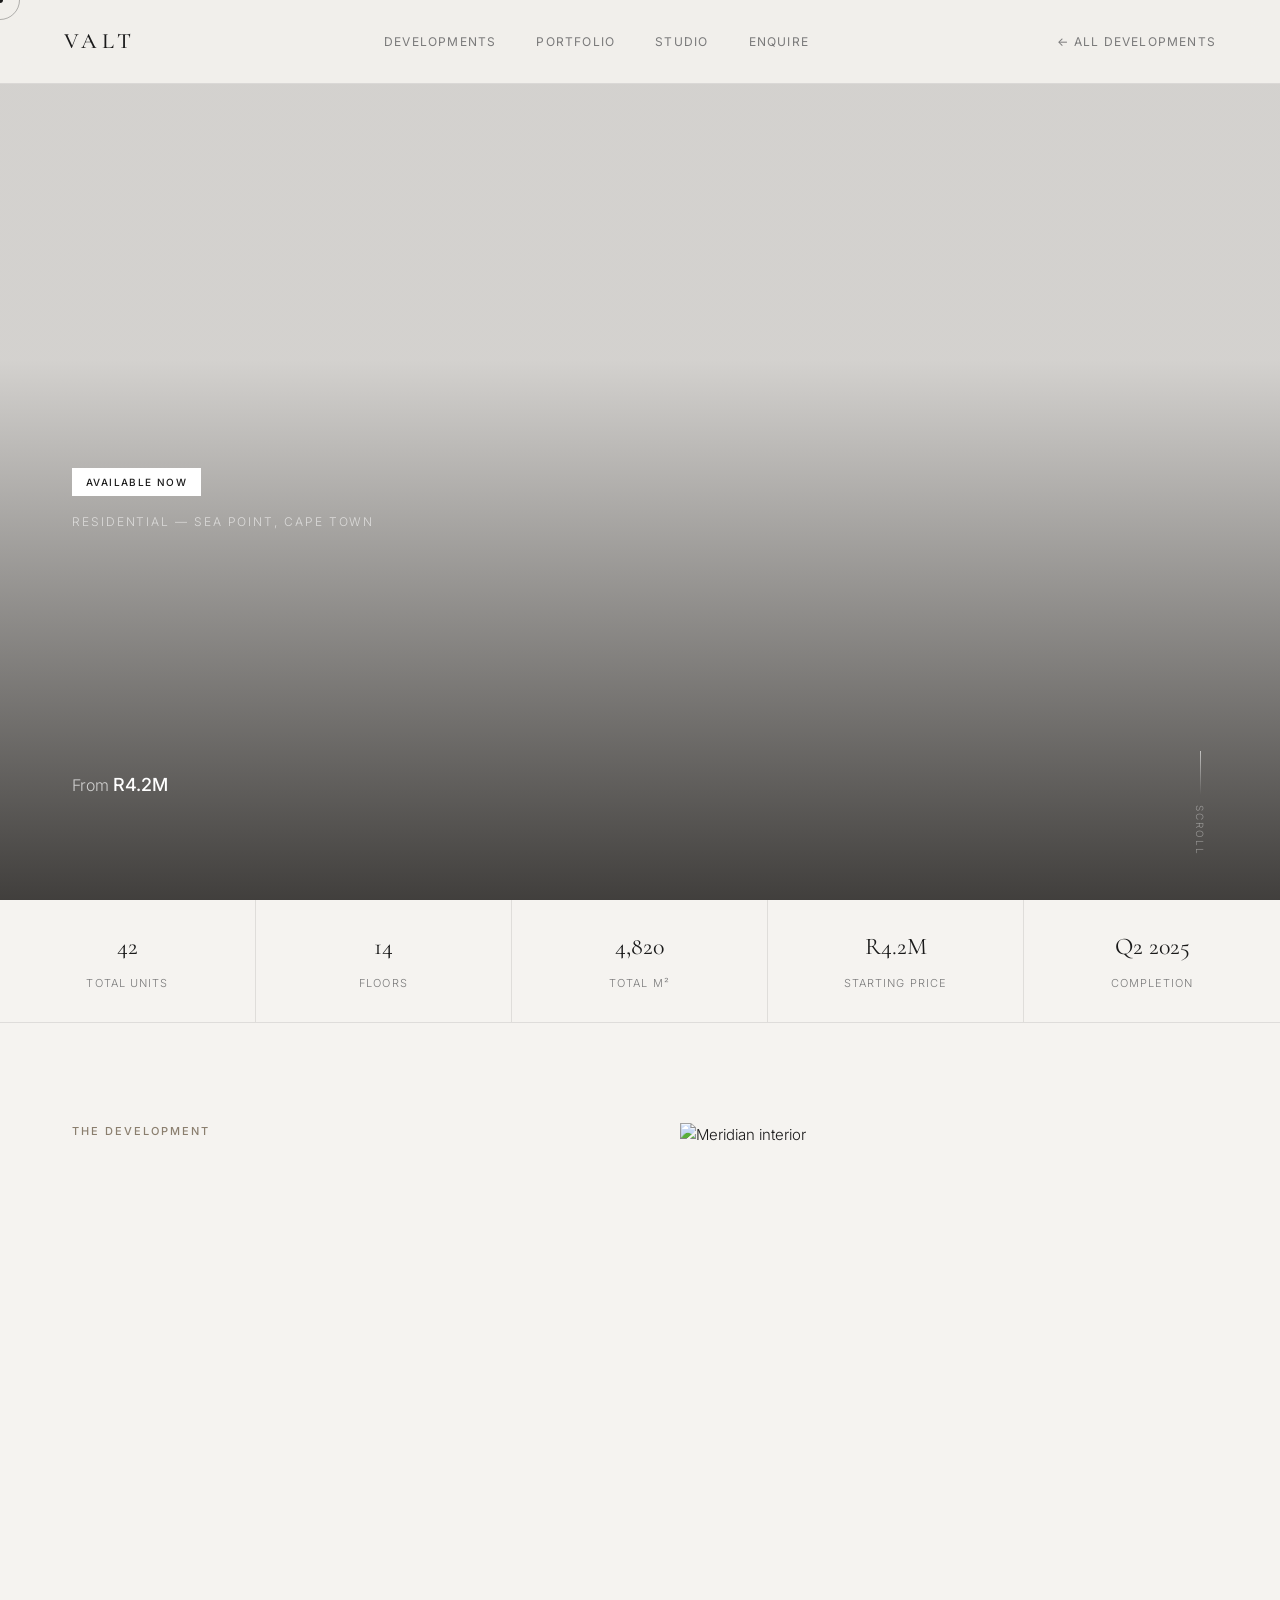
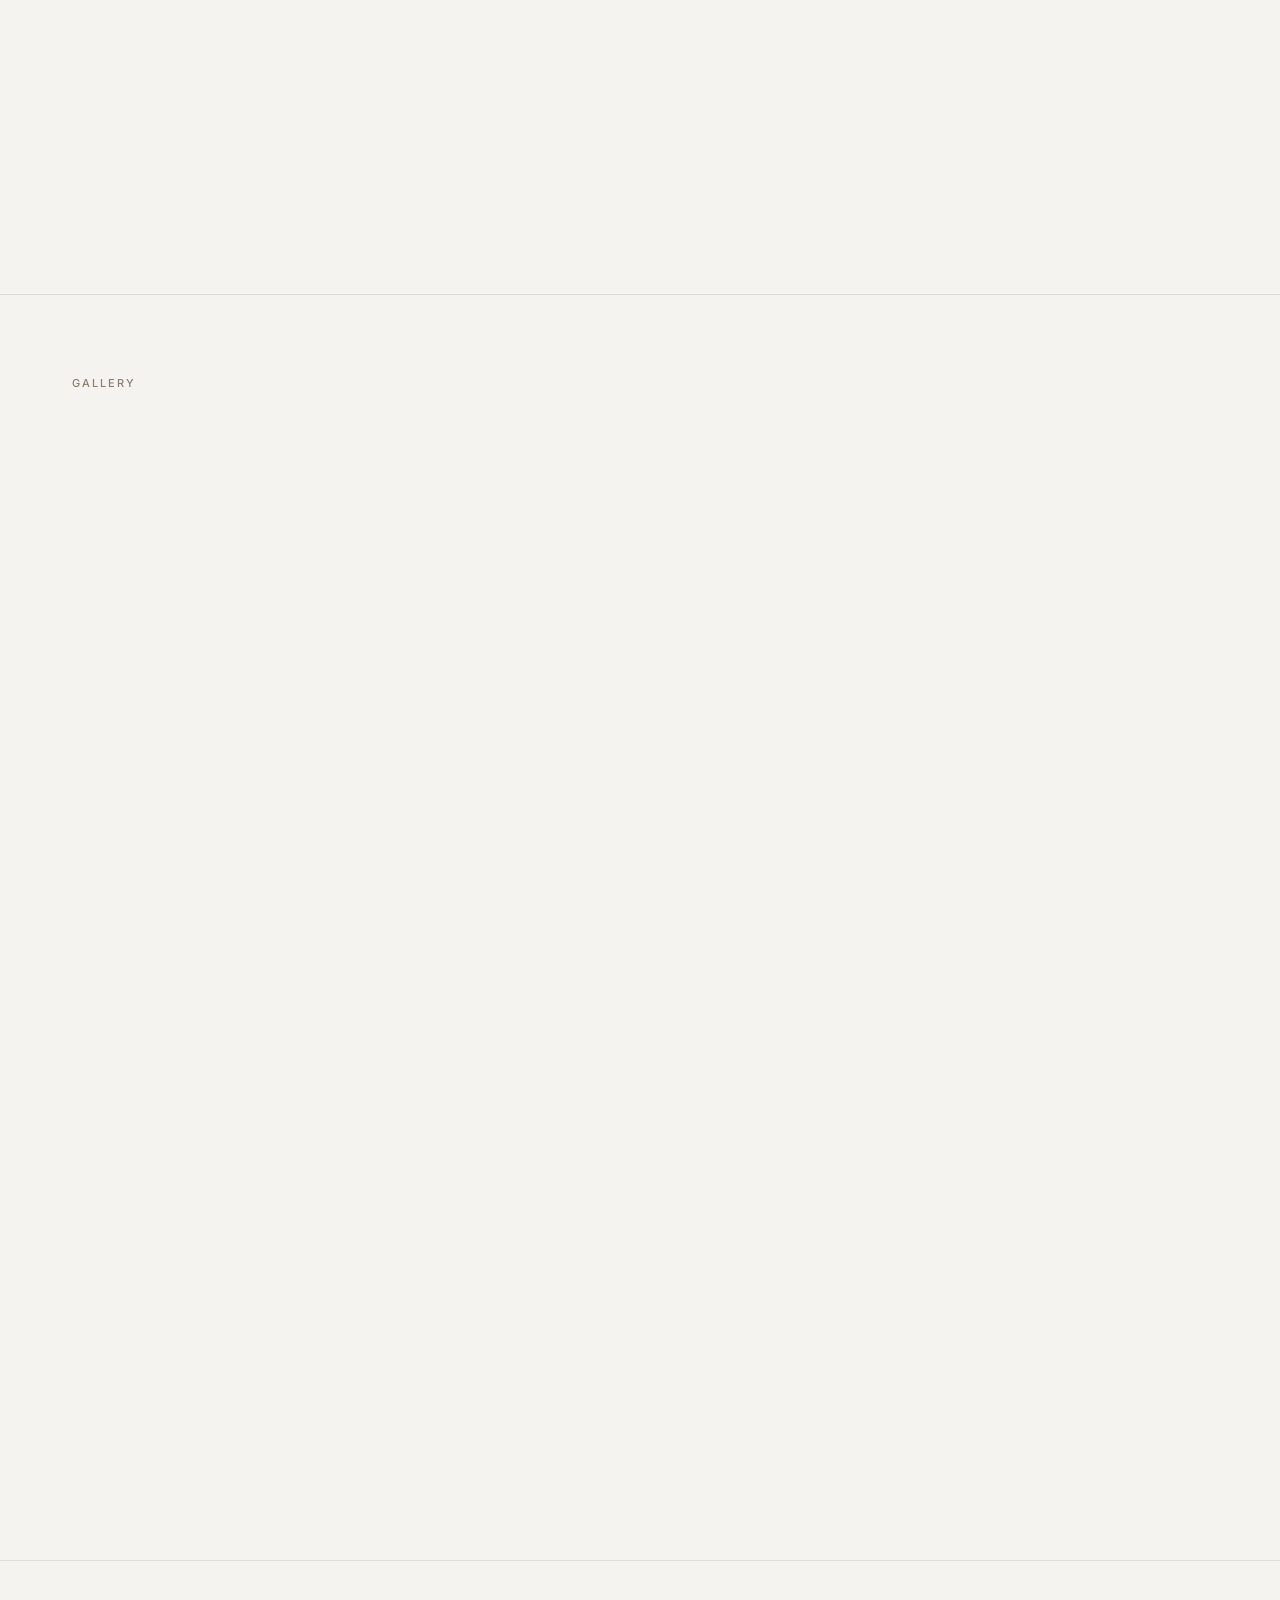
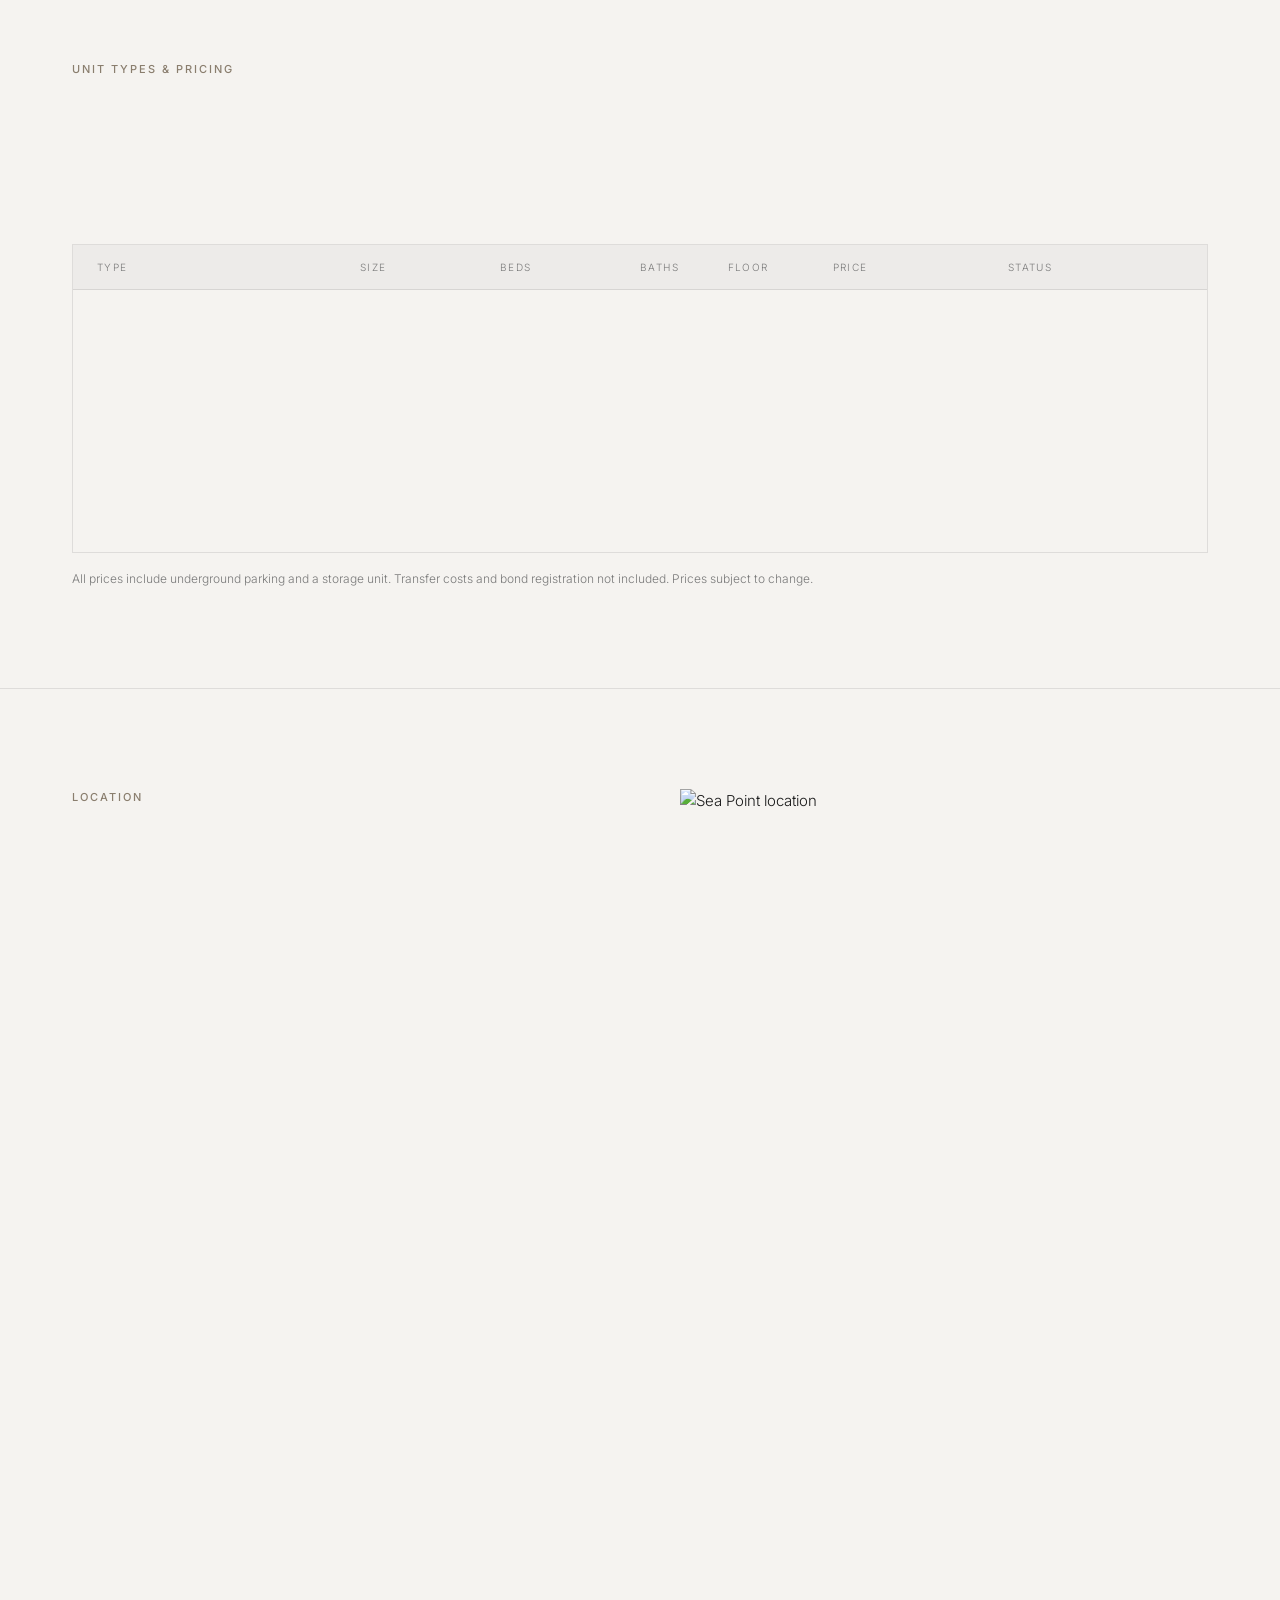
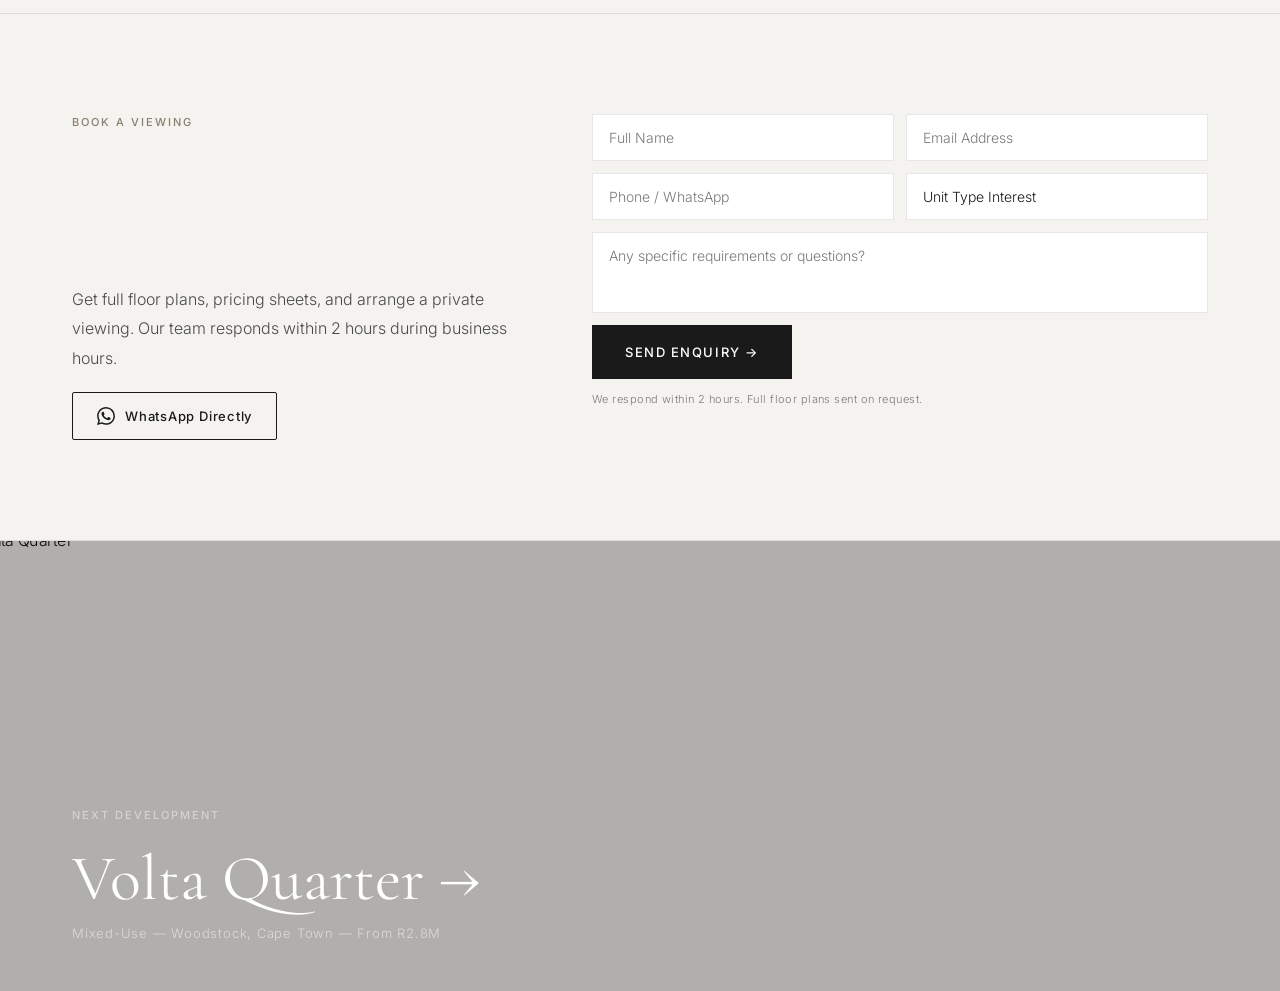
==== commit 54d3a326: "Update meridian.html" ====
--- a/meridian.html
+++ b/meridian.html
@@ -3,20 +3,15 @@
 <head>
 <meta charset="UTF-8">
 <meta name="viewport" content="width=device-width, initial-scale=1.0">
-<title>VALT — Premium Property & Real Estate Studio</title>
-<meta name="description" content="VALT. Architecture meets ambition. Premium residential, commercial and hospitality developments across Southern Africa and Europe.">
+<title>The Meridian — VALT Property Studio</title>
+<meta name="description" content="42 luxury residences in Sea Point, Cape Town. 1–4 bedroom apartments from R4.2M. Completion Q2 2025.">
 <link rel="preconnect" href="https://fonts.googleapis.com">
 <link rel="preconnect" href="https://fonts.gstatic.com" crossorigin>
-<link href="https://fonts.googleapis.com/css2?family=Cormorant+Garamond:ital,wght@0,300;0,400;0,500;0,600;1,300;1,400&family=Inter:wght@300;400;500&display=swap" rel="stylesheet">
+<link href="https://fonts.googleapis.com/css2?family=Cormorant+Garamond:ital,wght@0,300;0,400;0,500;0,600;1,400&family=Inter:wght@300;400;500&display=swap" rel="stylesheet">
 <link rel="stylesheet" href="styles.css">
+<link rel="stylesheet" href="property.css">
 </head>
-<body class="is-loading">
-
-<div class="page-loader" id="pageLoader">
-  <div class="loader-logo">VALT</div>
-  <div class="loader-bar"><div class="loader-fill" id="loaderFill"></div></div>
-</div>
-
+<body>
 <div class="cursor" id="cursor"></div>
 <div class="cursor-ring" id="cursorRing"><span id="cursorLabel"></span></div>
 
@@ -24,276 +19,182 @@
   <div class="nav-inner">
     <a href="index.html" class="nav-logo">VALT</a>
     <nav class="nav-links">
-      <a href="#developments" data-cursor>Developments</a>
-      <a href="#gallery" data-cursor>Portfolio</a>
-      <a href="#about" data-cursor>Studio</a>
-      <a href="#contact" data-cursor>Contact</a>
+      <a href="index.html#developments" data-cursor>Developments</a>
+      <a href="index.html#gallery" data-cursor>Portfolio</a>
+      <a href="index.html#about" data-cursor>Studio</a>
+      <a href="#enquire" data-cursor>Enquire</a>
     </nav>
-    <a href="#contact" class="nav-cta" data-cursor>Enquire Now</a>
+    <a href="index.html" class="cs-back" data-cursor>← All Developments</a>
   </div>
 </header>
 
-<!-- HERO CAROUSEL -->
-<section class="hero" id="hero">
-  <div class="hero-slides" id="heroSlides">
-    <div class="hero-slide is-active">
-      <div class="slide-img"><img src="https://images.unsplash.com/photo-b_79nOqf95I?w=1800&q=85&fit=crop" alt="The Meridian"></div>
-      <div class="slide-overlay"></div>
-      <div class="slide-content">
-        <span class="slide-tag fade-hero">Residential — Sea Point, Cape Town</span>
-        <h2 class="slide-title"><span class="sh-line"><span class="sh-word">The</span></span><span class="sh-line"><span class="sh-word">Meridian</span></span></h2>
-        <div class="slide-price fade-hero">From <strong>R4.2M</strong></div>
-        <a href="meridian.html" class="slide-cta fade-hero" data-cursor>View Development →</a>
-      </div>
-      <div class="slide-num">01 / 04</div>
-    </div>
-    <div class="hero-slide">
-      <div class="slide-img"><img src="https://images.unsplash.com/photo-y3_AHHrxUBY?w=1800&q=85&fit=crop" alt="Volta Quarter"></div>
-      <div class="slide-overlay"></div>
-      <div class="slide-content">
-        <span class="slide-tag fade-hero">Mixed-Use — Woodstock, Cape Town</span>
-        <h2 class="slide-title"><span class="sh-line"><span class="sh-word">Volta</span></span><span class="sh-line"><span class="sh-word">Quarter</span></span></h2>
-        <div class="slide-price fade-hero">From <strong>R2.8M</strong></div>
-        <a href="volta.html" class="slide-cta fade-hero" data-cursor>View Development →</a>
-      </div>
-      <div class="slide-num">02 / 04</div>
-    </div>
-    <div class="hero-slide">
-      <div class="slide-img"><img src="https://images.unsplash.com/photo-WaC-JFfF21M?w=1800&q=85&fit=crop" alt="Olive House"></div>
-      <div class="slide-overlay"></div>
-      <div class="slide-content">
-        <span class="slide-tag fade-hero">Hospitality — Franschhoek</span>
-        <h2 class="slide-title"><span class="sh-line"><span class="sh-word">Olive</span></span><span class="sh-line"><span class="sh-word">House</span></span></h2>
-        <div class="slide-price fade-hero">Investment from <strong>R8.5M</strong></div>
-        <a href="olive.html" class="slide-cta fade-hero" data-cursor>View Development →</a>
-      </div>
-      <div class="slide-num">03 / 04</div>
-    </div>
-    <div class="hero-slide">
-      <div class="slide-img"><img src="https://images.unsplash.com/photo-X7kXiYFt8TI?w=1800&q=85&fit=crop" alt="Skyline Terrace"></div>
-      <div class="slide-overlay"></div>
-      <div class="slide-content">
-        <span class="slide-tag fade-hero">Penthouse — V&A Waterfront</span>
-        <h2 class="slide-title"><span class="sh-line"><span class="sh-word">Skyline</span></span><span class="sh-line"><span class="sh-word">Terrace</span></span></h2>
-        <div class="slide-price fade-hero">Register interest — launching 2026</div>
-        <a href="skyline.html" class="slide-cta fade-hero" data-cursor>Register Interest →</a>
-      </div>
-      <div class="slide-num">04 / 04</div>
-    </div>
+<main>
+
+  <!-- PROPERTY HERO -->
+  <section class="ph-hero">
+    <div class="ph-hero-img parallax-img">
+      <img src="https://images.unsplash.com/photo-1512917774080-9991f1c4c750?w=1800&q=85&fit=crop" alt="The Meridian">
+    </div>
+    <div class="ph-hero-overlay"></div>
+    <div class="ph-hero-content">
+      <div class="ph-badge ph-badge--active">Available Now</div>
+      <span class="ph-tag">Residential — Sea Point, Cape Town</span>
+      <h1 class="ph-title"><span class="line"><span class="word">The</span></span><span class="line"><span class="word">Meridian</span></span></h1>
+      <div class="ph-hero-price">From <strong>R4.2M</strong></div>
+    </div>
+    <div class="ph-hero-scroll"><div class="hsline"></div><span>Scroll</span></div>
+  </section>
+
+  <!-- KEY STATS BAR -->
+  <div class="ph-stats-bar">
+    <div class="ph-stat"><span class="ph-stat-num">42</span><span class="ph-stat-label">Total Units</span></div>
+    <div class="ph-stat"><span class="ph-stat-num">14</span><span class="ph-stat-label">Floors</span></div>
+    <div class="ph-stat"><span class="ph-stat-num">4,820</span><span class="ph-stat-label">Total m²</span></div>
+    <div class="ph-stat"><span class="ph-stat-num">R4.2M</span><span class="ph-stat-label">Starting Price</span></div>
+    <div class="ph-stat"><span class="ph-stat-num">Q2 2025</span><span class="ph-stat-label">Completion</span></div>
   </div>
-  <div class="hero-controls">
-    <button class="hero-btn" id="heroPrev" aria-label="Previous">←</button>
-    <div class="hero-dots" id="heroDots">
-      <span class="dot is-active"></span><span class="dot"></span><span class="dot"></span><span class="dot"></span>
-    </div>
-    <button class="hero-btn" id="heroNext" aria-label="Next">→</button>
-  </div>
-  <div class="hero-scroll-hint">
-    <div class="hsline"></div><span>Scroll</span>
-  </div>
-</section>
-
-<!-- INTRO -->
-<section class="intro">
-  <div class="intro-inner">
-    <h1 class="intro-title">
-      <span class="line"><span class="word">Architecture</span></span>
-      <span class="line"><span class="word">meets ambition.</span></span>
-    </h1>
-    <div class="intro-right">
-      <p class="intro-body fade-up">We acquire, design and deliver premium property at the intersection of investment discipline and design excellence. Based in Cape Town and London, active across Southern Africa and Europe since 2019.</p>
-      <div class="intro-stats">
-        <div class="stat fade-up"><span class="stat-num" data-count="21">0</span><span class="stat-unit">K+ m²</span><span class="stat-label">Under Development</span></div>
-        <div class="stat fade-up"><span class="stat-num" data-count="12">0</span><span class="stat-unit"></span><span class="stat-label">Completed Projects</span></div>
-        <div class="stat fade-up"><span class="stat-num" data-count="6">0</span><span class="stat-unit"></span><span class="stat-label">Years Operating</span></div>
-      </div>
-    </div>
-  </div>
-</section>
-
-<!-- ACTIVE DEVELOPMENTS -->
-<section class="developments" id="developments">
-  <div class="dev-header">
-    <span class="section-label">ACTIVE DEVELOPMENTS</span>
-    <h2 class="section-title"><span class="line"><span class="word">Available</span></span><span class="line"><span class="word">Now</span></span></h2>
-  </div>
-  <div class="dev-grid">
-    <a href="meridian.html" class="dev-card fade-up" data-cursor-label="VIEW">
-      <div class="dev-img"><img src="https://images.unsplash.com/photo-b_79nOqf95I?w=900&q=80&fit=crop" alt="The Meridian" loading="lazy"></div>
-      <div class="dev-badge dev-badge--active">Available Now</div>
-      <div class="dev-info">
-        <div class="dev-meta"><span class="dev-type">Residential</span><span class="dev-location">Sea Point, CPT</span></div>
-        <h3 class="dev-name">The Meridian</h3>
-        <div class="dev-specs"><span>42 Units</span><span>1–4 Bed</span><span>4,820 m²</span></div>
-        <div class="dev-price">From <strong>R4.2M</strong></div>
-      </div>
-    </a>
-    <a href="volta.html" class="dev-card fade-up" data-cursor-label="VIEW">
-      <div class="dev-img"><img src="https://images.unsplash.com/photo-y3_AHHrxUBY?w=900&q=80&fit=crop" alt="Volta Quarter" loading="lazy"></div>
-      <div class="dev-badge dev-badge--active">Available Now</div>
-      <div class="dev-info">
-        <div class="dev-meta"><span class="dev-type">Mixed-Use</span><span class="dev-location">Woodstock, CPT</span></div>
-        <h3 class="dev-name">Volta Quarter</h3>
-        <div class="dev-specs"><span>128 Units</span><span>Studio–3 Bed</span><span>8,340 m²</span></div>
-        <div class="dev-price">From <strong>R2.8M</strong></div>
-      </div>
-    </a>
-    <a href="olive.html" class="dev-card fade-up" data-cursor-label="VIEW">
-      <div class="dev-img"><img src="https://images.unsplash.com/photo-WaC-JFfF21M?w=900&q=80&fit=crop" alt="Olive House" loading="lazy"></div>
-      <div class="dev-badge dev-badge--invest">Investment</div>
-      <div class="dev-info">
-        <div class="dev-meta"><span class="dev-type">Hospitality</span><span class="dev-location">Franschhoek, WC</span></div>
-        <h3 class="dev-name">Olive House</h3>
-        <div class="dev-specs"><span>18 Rooms</span><span>3.4 Hectares</span><span>1,640 m²</span></div>
-        <div class="dev-price">From <strong>R8.5M</strong></div>
-      </div>
-    </a>
-    <a href="skyline.html" class="dev-card fade-up" data-cursor-label="REGISTER">
-      <div class="dev-img"><img src="https://images.unsplash.com/photo-X7kXiYFt8TI?w=900&q=80&fit=crop" alt="Skyline Terrace" loading="lazy"></div>
-      <div class="dev-badge dev-badge--launch">Launching 2026</div>
-      <div class="dev-info">
-        <div class="dev-meta"><span class="dev-type">Penthouse</span><span class="dev-location">V&A Waterfront, CPT</span></div>
-        <h3 class="dev-name">Skyline Terrace</h3>
-        <div class="dev-specs"><span>12 Units</span><span>3–5 Bed</span><span>2,180 m²</span></div>
-        <div class="dev-price dev-price--register">Register Interest</div>
-      </div>
-    </a>
-  </div>
-</section>
-
-<!-- GALLERY -->
-<section class="gallery" id="gallery">
-  <div class="gallery-header">
-    <span class="section-label">PORTFOLIO</span>
-    <h2 class="section-title"><span class="line"><span class="word">Completed</span></span><span class="line"><span class="word">Work</span></span></h2>
-  </div>
-  <div class="gallery-grid">
-    <a href="meridian.html" class="gc gc--tall fade-up" data-cursor-label="VIEW"><div class="gc-img"><img src="https://images.unsplash.com/photo-b_79nOqf95I?w=900&q=80&fit=crop" alt="The Meridian" loading="lazy"></div><div class="gc-info"><span>Residential</span><h3>The Meridian</h3></div></a>
-    <a href="volta.html" class="gc fade-up" data-cursor-label="VIEW"><div class="gc-img"><img src="https://images.unsplash.com/photo-y3_AHHrxUBY?w=900&q=80&fit=crop" alt="Volta Quarter" loading="lazy"></div><div class="gc-info"><span>Mixed-Use</span><h3>Volta Quarter</h3></div></a>
-    <a href="olive.html" class="gc fade-up" data-cursor-label="VIEW"><div class="gc-img"><img src="https://images.unsplash.com/photo-1582719508461-905c673771fd?w=1200&q=80&fit=crop" alt="Olive House" loading="lazy"></div><div class="gc-info"><span>Hospitality</span><h3>Olive House</h3></div></a>
-    <a href="skyline.html" class="gc fade-up" data-cursor-label="VIEW"><div class="gc-img"><img src="https://images.unsplash.com/photo-X7kXiYFt8TI?w=900&q=80&fit=crop" alt="Skyline Terrace" loading="lazy"></div><div class="gc-info"><span>Penthouse</span><h3>Skyline Terrace</h3></div></a>
-    <a href="#" class="gc fade-up" data-cursor-label="VIEW"><div class="gc-img"><img src="https://images.unsplash.com/photo-1558618666-fcd25c85cd64?w=1200&q=80&fit=crop" alt="Kalk Bay Lofts" loading="lazy"></div><div class="gc-info"><span>Residential</span><h3>Kalk Bay Lofts</h3></div></a>
-    <a href="#" class="gc fade-up" data-cursor-label="VIEW"><div class="gc-img"><img src="https://images.unsplash.com/photo-1567767292278-a4f21aa2d36e?w=1200&q=80&fit=crop" alt="One Hyde Park House" loading="lazy"></div><div class="gc-info"><span>Luxury Res.</span><h3>Hyde Park House</h3></div></a>
-  </div>
-</section>
-
-<!-- TESTIMONIALS -->
-<section class="testimonials">
-  <div class="testimonials-inner">
-    <span class="section-label">WHAT BUYERS SAY</span>
-    <div class="testi-grid">
-      <div class="testi-card fade-up">
-        <p class="testi-quote">"VALT delivered everything they promised and more. The finish quality at The Meridian exceeded every other development we considered. Our unit appreciated 18% in the first year."</p>
-        <div class="testi-author"><strong>Thabo & Karin M.</strong><span>The Meridian, Unit 802</span></div>
-      </div>
-      <div class="testi-card fade-up">
-        <p class="testi-quote">"The investment case for Volta Quarter was clear from day one. VALT's team walked us through every number, every material choice. We bought two units off-plan and couldn't be happier."</p>
-        <div class="testi-author"><strong>James Whitfield</strong><span>Volta Quarter, Units 4A & 4B</span></div>
-      </div>
-      <div class="testi-card fade-up">
-        <p class="testi-quote">"Olive House is extraordinary. The attention to the landscape, the light, the materials — it doesn't feel like a hotel, it feels like someone's dream home. Because it is."</p>
-        <div class="testi-author"><strong>Anita Patel</strong><span>Olive House Investor</span></div>
-      </div>
-    </div>
-  </div>
-</section>
-
-<!-- REGISTER INTEREST -->
-<section class="register" id="register">
-  <div class="register-img"><img src="https://images.unsplash.com/photo-1512915922686-57c11dde9b6b?w=1200&q=80&fit=crop" alt="VALT Development"></div>
-  <div class="register-content">
-    <span class="section-label">OFF-PLAN PRIORITY ACCESS</span>
-    <h2 class="register-title"><span class="line"><span class="word">Be first</span></span><span class="line"><span class="word">in line.</span></span></h2>
-    <p class="register-sub fade-up">Register your interest in Skyline Terrace and Kalk Bay Lofts before they go public. Priority pricing. First unit selection. No obligation.</p>
-    <form class="register-form" id="registerForm">
-      <div class="form-row">
-        <input type="text" name="name" placeholder="Full Name" required>
-        <input type="email" name="email" placeholder="Email Address" required>
-      </div>
-      <div class="form-row">
-        <input type="tel" name="phone" placeholder="Phone / WhatsApp">
-        <select name="development">
-          <option value="">Select Development</option>
-          <option>Skyline Terrace — Penthouse</option>
-          <option>Kalk Bay Lofts — Residential</option>
-          <option>Both</option>
-        </select>
-      </div>
-      <button type="submit" class="form-submit" data-cursor>Register My Interest →</button>
-      <p class="form-note">No spam. No obligation. We'll contact you within 24 hours.</p>
-    </form>
-    <div class="form-success" id="formSuccess">
-      <span>✓</span>
-      <h3>You're on the list.</h3>
-      <p>We'll be in touch within 24 hours with exclusive pre-launch details.</p>
-    </div>
-  </div>
-</section>
-
-<!-- ABOUT -->
-<section class="about" id="about">
-  <div class="about-img parallax-img"><img src="https://images.unsplash.com/photo-1486325212027-8081e485255e?w=1200&q=80&fit=crop" alt="VALT studio" loading="lazy"></div>
-  <div class="about-text">
-    <span class="section-label">THE STUDIO</span>
-    <h2 class="about-title"><span class="line"><span class="word">Acquire.</span></span><span class="line"><span class="word">Design.</span></span><span class="line"><span class="word">Deliver.</span></span></h2>
-    <p class="about-body fade-up">Founded in Cape Town in 2019, VALT is a full-cycle property studio. We identify undervalued assets, design them with award-winning architects, and deliver them to an exacting standard. No handoffs. No diluted vision. From site acquisition to handover keys, we're the same team throughout.</p>
-    <p class="about-body fade-up">Operating from Cape Town and London. Completed developments across South Africa and the United Kingdom.</p>
-    <a href="#contact" class="btn-line fade-up" data-cursor>Talk to the team →</a>
-  </div>
-</section>
-
-<!-- CONTACT / LEAD FORM -->
-<footer class="footer" id="contact">
-  <div class="footer-inner">
-    <div class="footer-top">
-      <div class="footer-cta">
-        <span class="section-label">ENQUIRE</span>
-        <h2 class="footer-title"><span class="line"><span class="word">Ready to invest</span></span><span class="line"><span class="word">in something real?</span></span></h2>
-      </div>
-      <form class="lead-form" id="leadForm">
+
+  <!-- OVERVIEW -->
+  <section class="ph-overview">
+    <div class="ph-overview-inner">
+      <div class="ph-overview-text">
+        <span class="section-label">THE DEVELOPMENT</span>
+        <h2 class="ph-section-title"><span class="line"><span class="word">Elevated living</span></span><span class="line"><span class="word">above Sea Point.</span></span></h2>
+        <p class="ph-body fade-up">The Meridian is a collection of 42 luxury residences positioned on one of Sea Point's most coveted ridgelines, with uninterrupted Atlantic Ocean views from every unit. Designed in collaboration with acclaimed Cape Town architecture firm Studio Morales, the building prioritises natural light, ocean breezes, and the seamless connection between interior and exterior living.</p>
+        <p class="ph-body fade-up">Every residence is finished to VALT's signature standard — engineered oak flooring, bespoke Italian kitchen cabinetry, stone countertops, and floor-to-ceiling triple-glazed windows that frame the ocean like a living artwork. Underground parking and 24-hour concierge are included across all unit types.</p>
+        <div class="ph-highlights fade-up">
+          <div class="ph-highlight"><span>✓</span> Atlantic Ocean views from every unit</div>
+          <div class="ph-highlight"><span>✓</span> Triple-glazed floor-to-ceiling glass</div>
+          <div class="ph-highlight"><span>✓</span> Italian kitchen cabinetry throughout</div>
+          <div class="ph-highlight"><span>✓</span> Engineered oak flooring</div>
+          <div class="ph-highlight"><span>✓</span> Underground parking included</div>
+          <div class="ph-highlight"><span>✓</span> 24-hour concierge service</div>
+          <div class="ph-highlight"><span>✓</span> Rooftop pool & gym</div>
+          <div class="ph-highlight"><span>✓</span> Pet-friendly building</div>
+        </div>
+      </div>
+      <div class="ph-overview-img">
+        <div class="img-reveal"><img src="https://images.unsplash.com/photo-1600566753190-17f0baa2a6c3?w=1200&q=80&fit=crop" alt="Meridian interior" loading="lazy"></div>
+      </div>
+    </div>
+  </section>
+
+  <!-- PHOTO GALLERY -->
+  <section class="ph-gallery">
+    <span class="section-label">GALLERY</span>
+    <div class="ph-gallery-grid">
+      <div class="ph-gimg ph-gimg--wide fade-up"><img src="https://images.unsplash.com/photo-1512917774080-9991f1c4c750?w=1400&q=80&fit=crop" alt="Exterior" loading="lazy"></div>
+      <div class="ph-gimg fade-up"><img src="https://images.unsplash.com/photo-1600566753190-17f0baa2a6c3?w=800&q=80&fit=crop" alt="Living area" loading="lazy"></div>
+      <div class="ph-gimg fade-up"><img src="https://images.unsplash.com/photo-1564013799919-ab600027ffc6?w=800&q=80&fit=crop" alt="Exterior evening" loading="lazy"></div>
+      <div class="ph-gimg fade-up"><img src="https://images.unsplash.com/photo-1600047509807-ba8f99d2cdde?w=800&q=80&fit=crop" alt="View from unit" loading="lazy"></div>
+      <div class="ph-gimg fade-up"><img src="https://images.unsplash.com/photo-1600585154526-acbbde5b3c2e?w=800&q=80&fit=crop" alt="Pool terrace" loading="lazy"></div>
+    </div>
+  </section>
+
+  <!-- UNIT TYPES & PRICING -->
+  <section class="ph-units" id="pricing">
+    <div class="ph-units-inner">
+      <span class="section-label">UNIT TYPES & PRICING</span>
+      <h2 class="ph-section-title"><span class="line"><span class="word">Find your</span></span><span class="line"><span class="word">ideal residence.</span></span></h2>
+      <div class="unit-table">
+        <div class="unit-row unit-row--head">
+          <span>Type</span><span>Size</span><span>Beds</span><span>Baths</span><span>Floor</span><span>Price</span><span>Status</span>
+        </div>
+        <div class="unit-row fade-up">
+          <span class="unit-type">Type A</span>
+          <span>68 m²</span><span>1 Bed</span><span>1</span><span>2–6</span>
+          <span class="unit-price">R4.2M</span>
+          <span class="unit-status unit-status--available">Available</span>
+        </div>
+        <div class="unit-row fade-up">
+          <span class="unit-type">Type B</span>
+          <span>95 m²</span><span>2 Bed</span><span>2</span><span>2–12</span>
+          <span class="unit-price">R6.1M</span>
+          <span class="unit-status unit-status--available">Available</span>
+        </div>
+        <div class="unit-row fade-up">
+          <span class="unit-type">Type C</span>
+          <span>130 m²</span><span>3 Bed</span><span>2</span><span>8–14</span>
+          <span class="unit-price">R8.8M</span>
+          <span class="unit-status unit-status--limited">2 Left</span>
+        </div>
+        <div class="unit-row fade-up">
+          <span class="unit-type">Type D — Penthouse</span>
+          <span>210 m²</span><span>4 Bed</span><span>3</span><span>14</span>
+          <span class="unit-price">R14.5M</span>
+          <span class="unit-status unit-status--sold">Sold</span>
+        </div>
+      </div>
+      <p class="unit-note">All prices include underground parking and a storage unit. Transfer costs and bond registration not included. Prices subject to change.</p>
+    </div>
+  </section>
+
+  <!-- LOCATION -->
+  <section class="ph-location">
+    <div class="ph-location-inner">
+      <div class="ph-location-text">
+        <span class="section-label">LOCATION</span>
+        <h2 class="ph-section-title"><span class="line"><span class="word">Sea Point,</span></span><span class="line"><span class="word">Cape Town.</span></span></h2>
+        <p class="ph-body fade-up">Sea Point sits at the foot of Signal Hill, fronting the Atlantic Seaboard with one of Cape Town's most sought-after promenades. The neighbourhood combines urban energy with coastal calm — world-class restaurants, coffee shops, and the iconic Sea Point Pool are all within walking distance.</p>
+        <div class="location-facts fade-up">
+          <div class="loc-fact"><span class="loc-icon">🚶</span><div><strong>8 min walk</strong><span>Sea Point Promenade</span></div></div>
+          <div class="loc-fact"><span class="loc-icon">🚗</span><div><strong>12 min drive</strong><span>Cape Town CBD</span></div></div>
+          <div class="loc-fact"><span class="loc-icon">🌊</span><div><strong>3 min drive</strong><span>Clifton Beaches</span></div></div>
+          <div class="loc-fact"><span class="loc-icon">✈️</span><div><strong>25 min drive</strong><span>Cape Town International</span></div></div>
+        </div>
+      </div>
+      <div class="ph-location-img">
+        <div class="img-reveal"><img src="https://images.unsplash.com/photo-1600566752355-35792bedcfea?w=900&q=80&fit=crop" alt="Sea Point location" loading="lazy"></div>
+      </div>
+    </div>
+  </section>
+
+  <!-- ENQUIRE FORM -->
+  <section class="ph-enquire" id="enquire">
+    <div class="ph-enquire-inner">
+      <div class="ph-enquire-text">
+        <span class="section-label">BOOK A VIEWING</span>
+        <h2 class="ph-section-title"><span class="line"><span class="word">Speak to</span></span><span class="line"><span class="word">our team.</span></span></h2>
+        <p class="ph-body">Get full floor plans, pricing sheets, and arrange a private viewing. Our team responds within 2 hours during business hours.</p>
+        <a href="https://wa.me/27000000000?text=Hi%20VALT%2C%20I'm%20interested%20in%20The%20Meridian" class="whatsapp-btn whatsapp-btn--dark" target="_blank" rel="noopener" data-cursor>
+          <svg width="18" height="18" viewBox="0 0 24 24" fill="currentColor"><path d="M17.472 14.382c-.297-.149-1.758-.867-2.03-.967-.273-.099-.471-.148-.67.15-.197.297-.767.966-.94 1.164-.173.199-.347.223-.644.075-.297-.15-1.255-.463-2.39-1.475-.883-.788-1.48-1.761-1.653-2.059-.173-.297-.018-.458.13-.606.134-.133.298-.347.446-.52.149-.174.198-.298.298-.497.099-.198.05-.371-.025-.52-.075-.149-.669-1.612-.916-2.207-.242-.579-.487-.5-.669-.51-.173-.008-.371-.01-.57-.01-.198 0-.52.074-.792.372-.272.297-1.04 1.016-1.04 2.479 0 1.462 1.065 2.875 1.213 3.074.149.198 2.096 3.2 5.077 4.487.709.306 1.262.489 1.694.625.712.227 1.36.195 1.871.118.571-.085 1.758-.719 2.006-1.413.248-.694.248-1.289.173-1.413-.074-.124-.272-.198-.57-.347m-5.421 7.403h-.004a9.87 9.87 0 01-5.031-1.378l-.361-.214-3.741.982.998-3.648-.235-.374a9.86 9.86 0 01-1.51-5.26c.001-5.45 4.436-9.884 9.888-9.884 2.64 0 5.122 1.03 6.988 2.898a9.825 9.825 0 012.893 6.994c-.003 5.45-4.437 9.884-9.885 9.884m8.413-18.297A11.815 11.815 0 0012.05 0C5.495 0 .16 5.335.157 11.892c0 2.096.547 4.142 1.588 5.945L.057 24l6.305-1.654a11.882 11.882 0 005.683 1.448h.005c6.554 0 11.89-5.335 11.893-11.893a11.821 11.821 0 00-3.48-8.413z"/></svg>
+          WhatsApp Directly
+        </a>
+      </div>
+      <form class="prop-enquire-form" id="propEnquireForm">
         <div class="form-row">
-          <input type="text" name="name" placeholder="Your Name" required>
+          <input type="text" name="name" placeholder="Full Name" required>
           <input type="email" name="email" placeholder="Email Address" required>
         </div>
         <div class="form-row">
-          <input type="tel" name="phone" placeholder="Phone / WhatsApp">
-          <select name="interest">
-            <option value="">I'm interested in…</option>
-            <option>The Meridian</option>
-            <option>Volta Quarter</option>
-            <option>Olive House</option>
-            <option>Skyline Terrace</option>
+          <input type="tel" name="phone" placeholder="Phone / WhatsApp" required>
+          <select name="unit_type">
+            <option value="">Unit Type Interest</option>
+            <option>Type A — 1 Bed from R4.2M</option>
+            <option>Type B — 2 Bed from R6.1M</option>
+            <option>Type C — 3 Bed from R8.8M</option>
             <option>General Enquiry</option>
           </select>
         </div>
-        <textarea name="message" placeholder="Tell us about your requirements (optional)" rows="3"></textarea>
-        <div class="lead-form-actions">
-          <button type="submit" class="form-submit" data-cursor>Send Enquiry →</button>
-          <a href="https://wa.me/27000000000?text=Hi%20VALT%2C%20I'm%20interested%20in%20your%20developments" class="whatsapp-btn" target="_blank" rel="noopener" data-cursor>
-            <svg width="18" height="18" viewBox="0 0 24 24" fill="currentColor"><path d="M17.472 14.382c-.297-.149-1.758-.867-2.03-.967-.273-.099-.471-.148-.67.15-.197.297-.767.966-.94 1.164-.173.199-.347.223-.644.075-.297-.15-1.255-.463-2.39-1.475-.883-.788-1.48-1.761-1.653-2.059-.173-.297-.018-.458.13-.606.134-.133.298-.347.446-.52.149-.174.198-.298.298-.497.099-.198.05-.371-.025-.52-.075-.149-.669-1.612-.916-2.207-.242-.579-.487-.5-.669-.51-.173-.008-.371-.01-.57-.01-.198 0-.52.074-.792.372-.272.297-1.04 1.016-1.04 2.479 0 1.462 1.065 2.875 1.213 3.074.149.198 2.096 3.2 5.077 4.487.709.306 1.262.489 1.694.625.712.227 1.36.195 1.871.118.571-.085 1.758-.719 2.006-1.413.248-.694.248-1.289.173-1.413-.074-.124-.272-.198-.57-.347m-5.421 7.403h-.004a9.87 9.87 0 01-5.031-1.378l-.361-.214-3.741.982.998-3.648-.235-.374a9.86 9.86 0 01-1.51-5.26c.001-5.45 4.436-9.884 9.888-9.884 2.64 0 5.122 1.03 6.988 2.898a9.825 9.825 0 012.893 6.994c-.003 5.45-4.437 9.884-9.885 9.884m8.413-18.297A11.815 11.815 0 0012.05 0C5.495 0 .16 5.335.157 11.892c0 2.096.547 4.142 1.588 5.945L.057 24l6.305-1.654a11.882 11.882 0 005.683 1.448h.005c6.554 0 11.89-5.335 11.893-11.893a11.821 11.821 0 00-3.48-8.413z"/></svg>
-            WhatsApp Us
-          </a>
-        </div>
-        <p class="form-note">We respond within 24 hours. Your details are never shared.</p>
+        <textarea name="message" placeholder="Any specific requirements or questions?" rows="3"></textarea>
+        <button type="submit" class="form-submit" data-cursor>Send Enquiry →</button>
+        <p class="form-note">We respond within 2 hours. Full floor plans sent on request.</p>
       </form>
-      <div class="lead-success" id="leadSuccess">
-        <span>✓</span>
-        <h3>Enquiry received.</h3>
-        <p>A member of our team will be in touch within 24 hours.</p>
-        <a href="https://wa.me/27000000000" class="whatsapp-btn" target="_blank">WhatsApp us directly instead →</a>
-      </div>
-    </div>
-    <div class="footer-grid">
-      <div class="footer-col"><span class="footer-label">Studios</span><p>Cape Town, South Africa<br>London, United Kingdom</p></div>
-      <div class="footer-col"><span class="footer-label">Contact</span><p><a href="mailto:invest@valt.studio">invest@valt.studio</a></p></div>
-      <div class="footer-col"><span class="footer-label">Follow</span><p><a href="#">Instagram</a><br><a href="#">LinkedIn</a></p></div>
-    </div>
-    <div class="footer-bottom">
-      <p>&copy; 2026 VALT Property Studio. All rights reserved.</p>
-      <p>Est. 2019 — Cape Town</p>
-    </div>
-  </div>
-</footer>
+    </div>
+  </section>
+
+  <!-- NEXT DEVELOPMENT -->
+  <a href="volta.html" class="ph-next" data-cursor-label="NEXT">
+    <div class="ph-next-img"><img src="https://images.unsplash.com/photo-1564013799919-ab600027ffc6?w=1400&q=80&fit=crop" alt="Volta Quarter" loading="lazy"></div>
+    <div class="ph-next-overlay"></div>
+    <div class="ph-next-content">
+      <span class="section-label">NEXT DEVELOPMENT</span>
+      <h2 class="ph-next-title">Volta Quarter →</h2>
+      <p>Mixed-Use — Woodstock, Cape Town — From R2.8M</p>
+    </div>
+  </a>
+
+</main>
 
 <script src="https://cdnjs.cloudflare.com/ajax/libs/gsap/3.12.5/gsap.min.js"></script>
 <script src="https://cdnjs.cloudflare.com/ajax/libs/gsap/3.12.5/ScrollTrigger.min.js"></script>
--- a/property.css
+++ b/property.css
@@ -0,0 +1,108 @@
+/* ============================================
+   VALT — PROPERTY PAGE STYLES
+   ============================================ */
+
+/* HERO */
+.ph-hero { position: relative; height: 100vh; overflow: hidden; display: flex; align-items: flex-end; }
+.ph-hero .parallax-img { position: absolute; inset: 0; }
+.ph-hero .parallax-img img { width: 100%; height: 100%; object-fit: cover; transform: scale(1.1); }
+.ph-hero-overlay { position: absolute; inset: 0; background: linear-gradient(to top, rgba(20,18,16,0.8) 0%, rgba(20,18,16,0.15) 60%); }
+.ph-hero-content { position: relative; z-index: 1; padding: 0 72px 100px; width: 100%; }
+.ph-badge { display: inline-block; font-family: var(--font-body); font-size: 10px; font-weight: 500; letter-spacing: 0.14em; text-transform: uppercase; padding: 6px 14px; margin-bottom: 16px; }
+.ph-badge--active { background: var(--white); color: var(--dark); }
+.ph-badge--launch { background: transparent; border: 1px solid rgba(255,255,255,0.5); color: var(--white); }
+.ph-tag { font-size: 12px; letter-spacing: 0.16em; text-transform: uppercase; color: rgba(255,255,255,0.6); display: block; margin-bottom: 12px; }
+.ph-title { font-family: var(--font-display); font-weight: 400; font-size: clamp(56px, 9vw, 120px); line-height: 0.92; color: var(--white); margin-bottom: 16px; }
+.ph-hero-price { font-family: var(--font-body); font-size: 16px; color: rgba(255,255,255,0.7); }
+.ph-hero-price strong { color: var(--white); font-weight: 500; font-size: 18px; }
+.ph-hero-scroll { position: absolute; bottom: 44px; right: 72px; z-index: 2; display: flex; flex-direction: column; align-items: center; gap: 10px; }
+.ph-hero-scroll span { font-size: 10px; letter-spacing: 0.2em; text-transform: uppercase; color: rgba(255,255,255,0.4); writing-mode: vertical-rl; }
+
+/* STATS BAR */
+.ph-stats-bar { display: grid; grid-template-columns: repeat(5, 1fr); border-bottom: 1px solid var(--border); }
+.ph-stat { padding: 28px 32px; border-right: 1px solid var(--border); text-align: center; }
+.ph-stat:last-child { border-right: none; }
+.ph-stat-num { font-family: var(--font-display); font-size: 24px; font-weight: 400; display: block; margin-bottom: 4px; }
+.ph-stat-label { font-size: 11px; letter-spacing: 0.1em; text-transform: uppercase; color: var(--text-dim); }
+
+/* OVERVIEW */
+.ph-overview { padding: 100px 72px; border-bottom: 1px solid var(--border); }
+.ph-overview-inner { max-width: 1280px; margin: 0 auto; display: grid; grid-template-columns: 1fr 1fr; gap: 80px; align-items: start; }
+.ph-section-title { font-family: var(--font-display); font-weight: 400; font-size: clamp(32px, 4vw, 48px); line-height: 1.1; margin-bottom: 28px; }
+.ph-body { font-size: 16px; line-height: 1.85; color: var(--mid); margin-bottom: 18px; }
+.ph-highlights { display: grid; grid-template-columns: 1fr 1fr; gap: 10px; margin-top: 24px; }
+.ph-highlight { font-size: 14px; color: var(--mid); display: flex; align-items: center; gap: 8px; }
+.ph-highlight span { color: var(--warm); font-size: 16px; }
+.ph-overview-img .img-reveal { overflow: hidden; }
+.ph-overview-img img { width: 100%; height: auto; }
+
+/* GALLERY */
+.ph-gallery { padding: 80px 72px; border-bottom: 1px solid var(--border); }
+.ph-gallery-grid { display: grid; grid-template-columns: repeat(3, 1fr); gap: 4px; margin-top: 28px; }
+.ph-gimg { overflow: hidden; aspect-ratio: 4/3; }
+.ph-gimg--wide { grid-column: span 3; aspect-ratio: 21/9; }
+.ph-gimg img { width: 100%; height: 100%; object-fit: cover; transition: transform 0.7s var(--ease); }
+.ph-gimg:hover img { transform: scale(1.04); }
+
+/* UNIT TYPES TABLE */
+.ph-units { padding: 100px 72px; border-bottom: 1px solid var(--border); }
+.ph-units-inner { max-width: 1280px; margin: 0 auto; }
+.unit-table { border: 1px solid var(--border); margin-top: 40px; }
+.unit-row { display: grid; grid-template-columns: 1.5fr 0.8fr 0.8fr 0.5fr 0.6fr 1fr 1fr; padding: 18px 24px; border-bottom: 1px solid var(--border); font-size: 14px; align-items: center; transition: background 0.25s; }
+.unit-row:last-child { border-bottom: none; }
+.unit-row--head { font-size: 10px; letter-spacing: 0.14em; text-transform: uppercase; color: var(--text-dim); background: rgba(26,26,26,0.03); padding: 14px 24px; font-family: var(--font-body); }
+.unit-row:not(.unit-row--head):hover { background: rgba(138,126,110,0.05); }
+.unit-type { font-family: var(--font-display); font-size: 16px; font-weight: 500; }
+.unit-price { font-family: var(--font-display); font-size: 18px; font-weight: 500; }
+.unit-status { font-size: 11px; font-weight: 500; letter-spacing: 0.1em; text-transform: uppercase; padding: 5px 12px; display: inline-block; }
+.unit-status--available { background: rgba(76,175,60,0.1); color: #2E7D32; }
+.unit-status--limited { background: rgba(232,162,58,0.12); color: #8B5E0A; }
+.unit-status--sold { background: rgba(26,26,26,0.07); color: var(--text-dim); text-decoration: line-through; }
+.unit-note { font-size: 12px; color: var(--text-dim); margin-top: 16px; line-height: 1.6; }
+
+/* LOCATION */
+.ph-location { padding: 100px 72px; border-bottom: 1px solid var(--border); }
+.ph-location-inner { max-width: 1280px; margin: 0 auto; display: grid; grid-template-columns: 1fr 1fr; gap: 80px; align-items: start; }
+.location-facts { display: flex; flex-direction: column; gap: 16px; margin-top: 32px; }
+.loc-fact { display: flex; align-items: center; gap: 16px; padding: 16px 0; border-bottom: 1px solid var(--border); }
+.loc-icon { font-size: 20px; }
+.loc-fact strong { display: block; font-size: 15px; font-weight: 500; }
+.loc-fact span { font-size: 13px; color: var(--text-dim); }
+.ph-location-img .img-reveal { overflow: hidden; }
+.ph-location-img img { width: 100%; height: auto; }
+
+/* PROPERTY ENQUIRE */
+.ph-enquire { padding: 100px 72px; border-bottom: 1px solid var(--border); background: var(--bg); }
+.ph-enquire-inner { max-width: 1280px; margin: 0 auto; display: grid; grid-template-columns: 1fr 1.4fr; gap: 80px; align-items: start; }
+
+/* NEXT DEVELOPMENT */
+.ph-next { display: block; position: relative; height: 50vh; overflow: hidden; cursor: none; }
+.ph-next-img { position: absolute; inset: 0; }
+.ph-next-img img { width: 100%; height: 100%; object-fit: cover; transform: scale(1.06); filter: brightness(0.4); transition: transform 0.8s var(--ease), filter 0.5s; }
+.ph-next:hover .ph-next-img img { transform: scale(1.0); filter: brightness(0.55); }
+.ph-next-overlay { position: absolute; inset: 0; background: rgba(20,18,16,0.3); }
+.ph-next-content { position: absolute; bottom: 48px; left: 72px; z-index: 1; }
+.ph-next-content .section-label { color: rgba(255,255,255,0.45); }
+.ph-next-title { font-family: var(--font-display); font-weight: 400; font-size: clamp(32px, 5vw, 64px); color: var(--white); line-height: 1.1; margin-top: 8px; }
+.ph-next-content p { font-family: var(--font-body); font-size: 13px; color: rgba(255,255,255,0.55); letter-spacing: 0.06em; margin-top: 8px; }
+
+/* RESPONSIVE */
+@media (max-width: 1000px) {
+  .ph-overview-inner, .ph-location-inner, .ph-enquire-inner { grid-template-columns: 1fr; gap: 48px; }
+  .ph-highlights { grid-template-columns: 1fr; }
+  .ph-gallery-grid { grid-template-columns: 1fr 1fr; }
+  .ph-gimg--wide { grid-column: span 2; aspect-ratio: 4/3; }
+  .ph-stats-bar { grid-template-columns: repeat(3, 1fr); }
+  .unit-row { grid-template-columns: 1.5fr 1fr 1fr 1fr; }
+  .unit-row span:nth-child(4), .unit-row span:nth-child(5) { display: none; }
+}
+@media (max-width: 700px) {
+  .ph-hero-content { padding: 0 24px 80px; }
+  .ph-overview, .ph-gallery, .ph-units, .ph-location, .ph-enquire { padding-left: 24px; padding-right: 24px; }
+  .ph-gallery-grid { grid-template-columns: 1fr; }
+  .ph-gimg--wide { grid-column: auto; }
+  .ph-stats-bar { grid-template-columns: 1fr 1fr; }
+  .ph-stat { border-right: none; border-bottom: 1px solid var(--border); }
+  .unit-row { grid-template-columns: 1.2fr 1fr 1fr; }
+  .ph-next-content { left: 24px; }
+}
